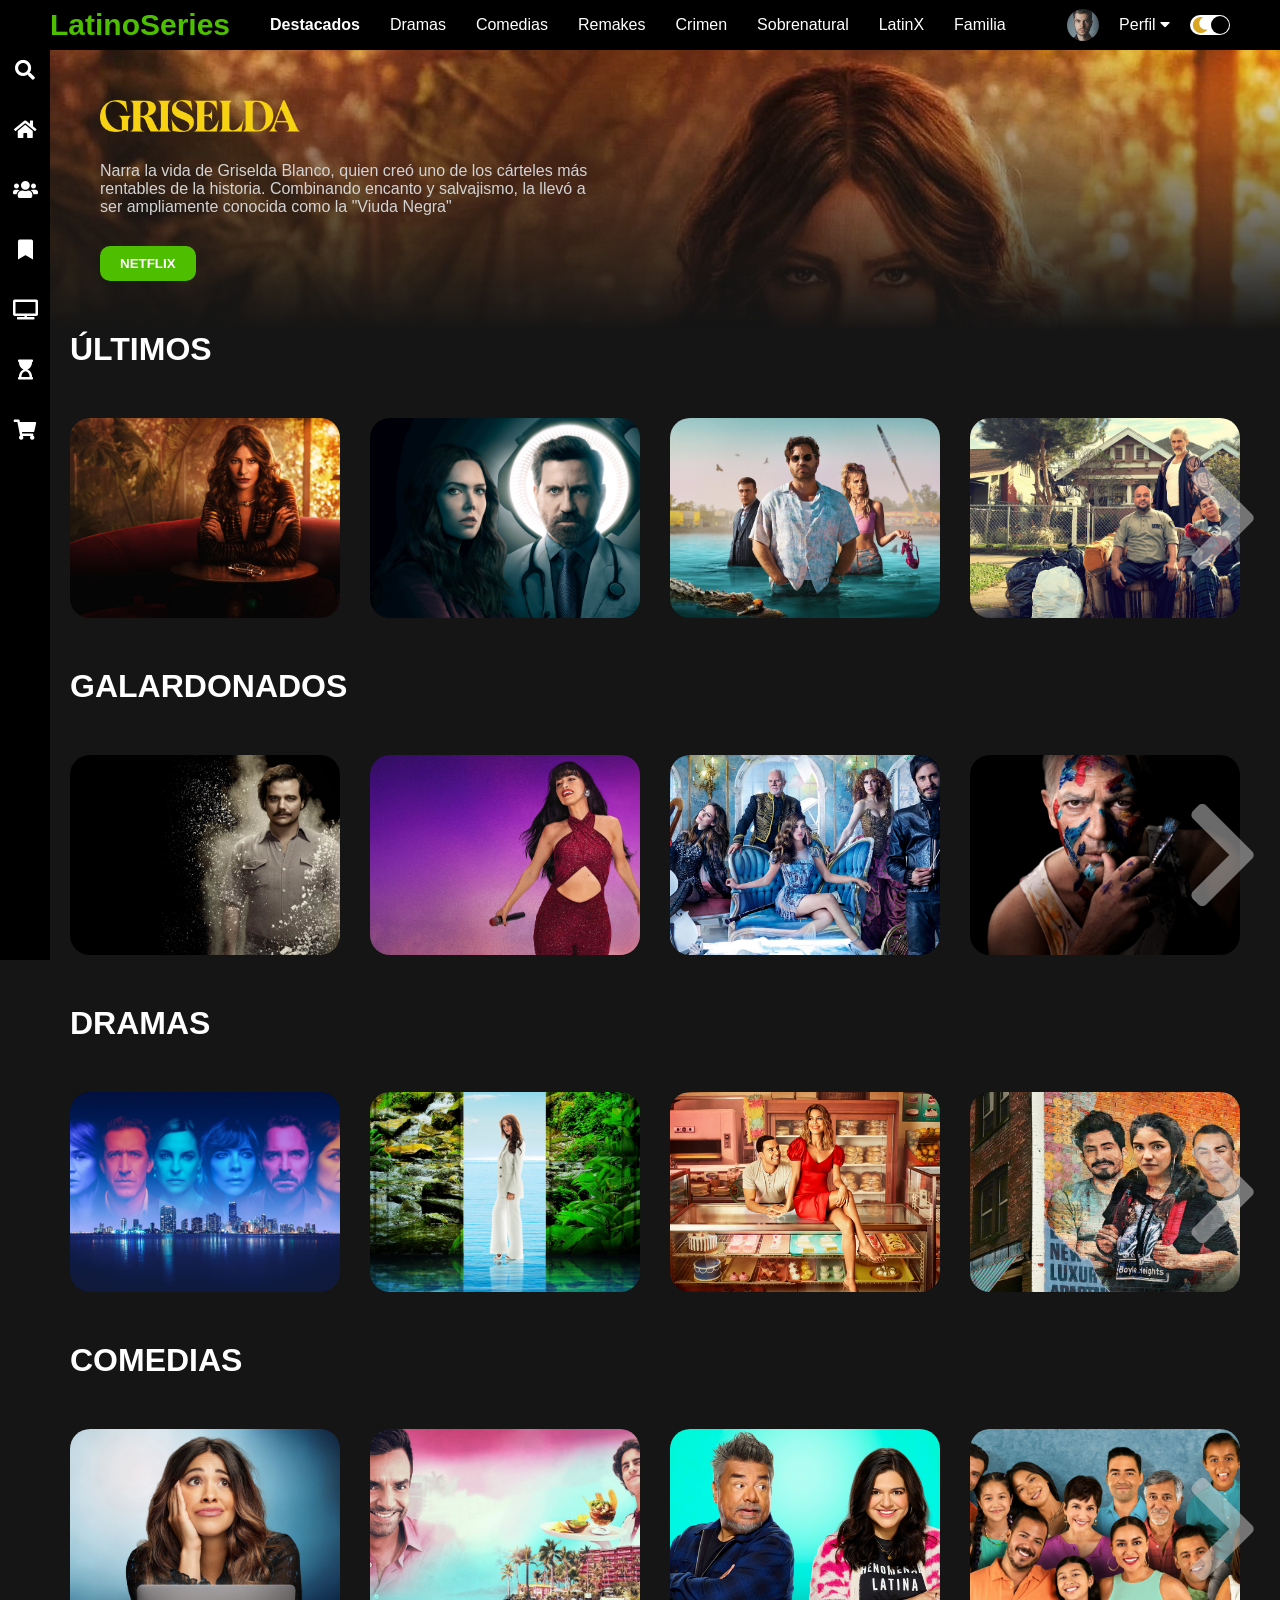
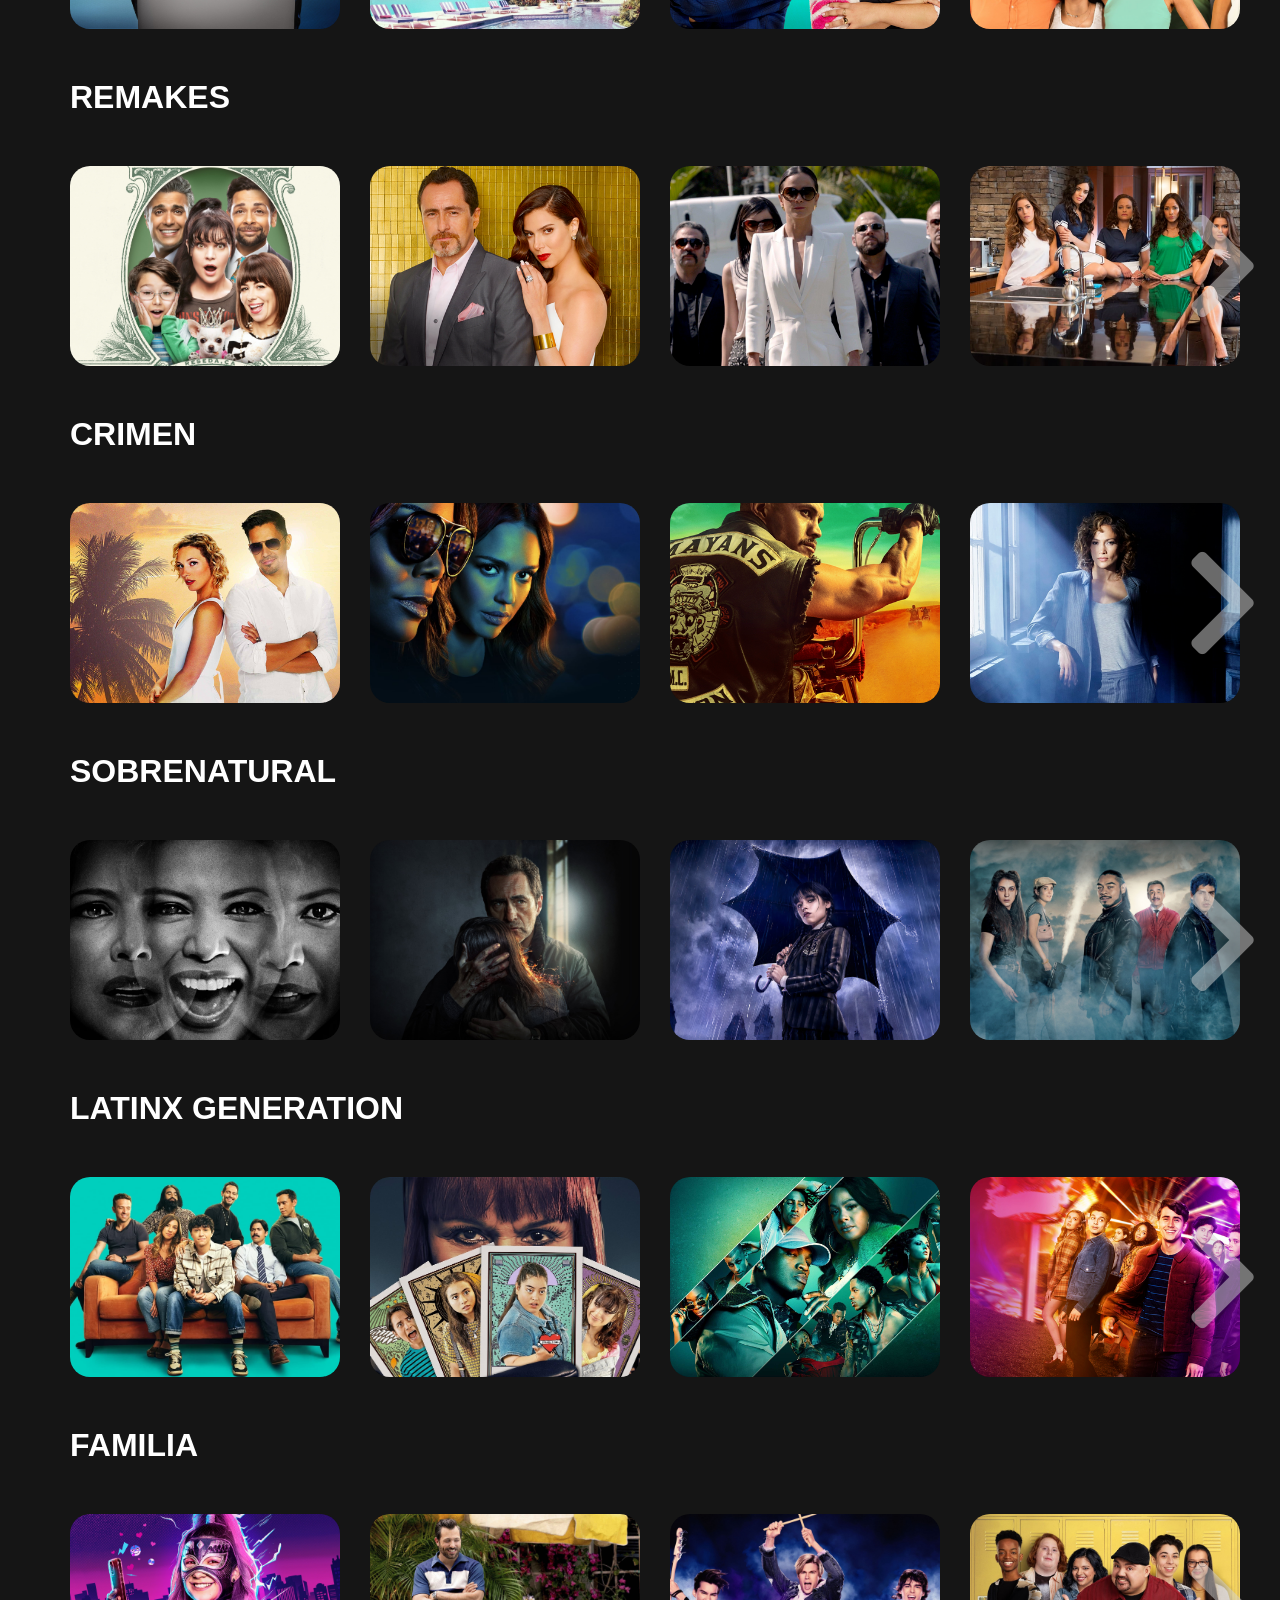
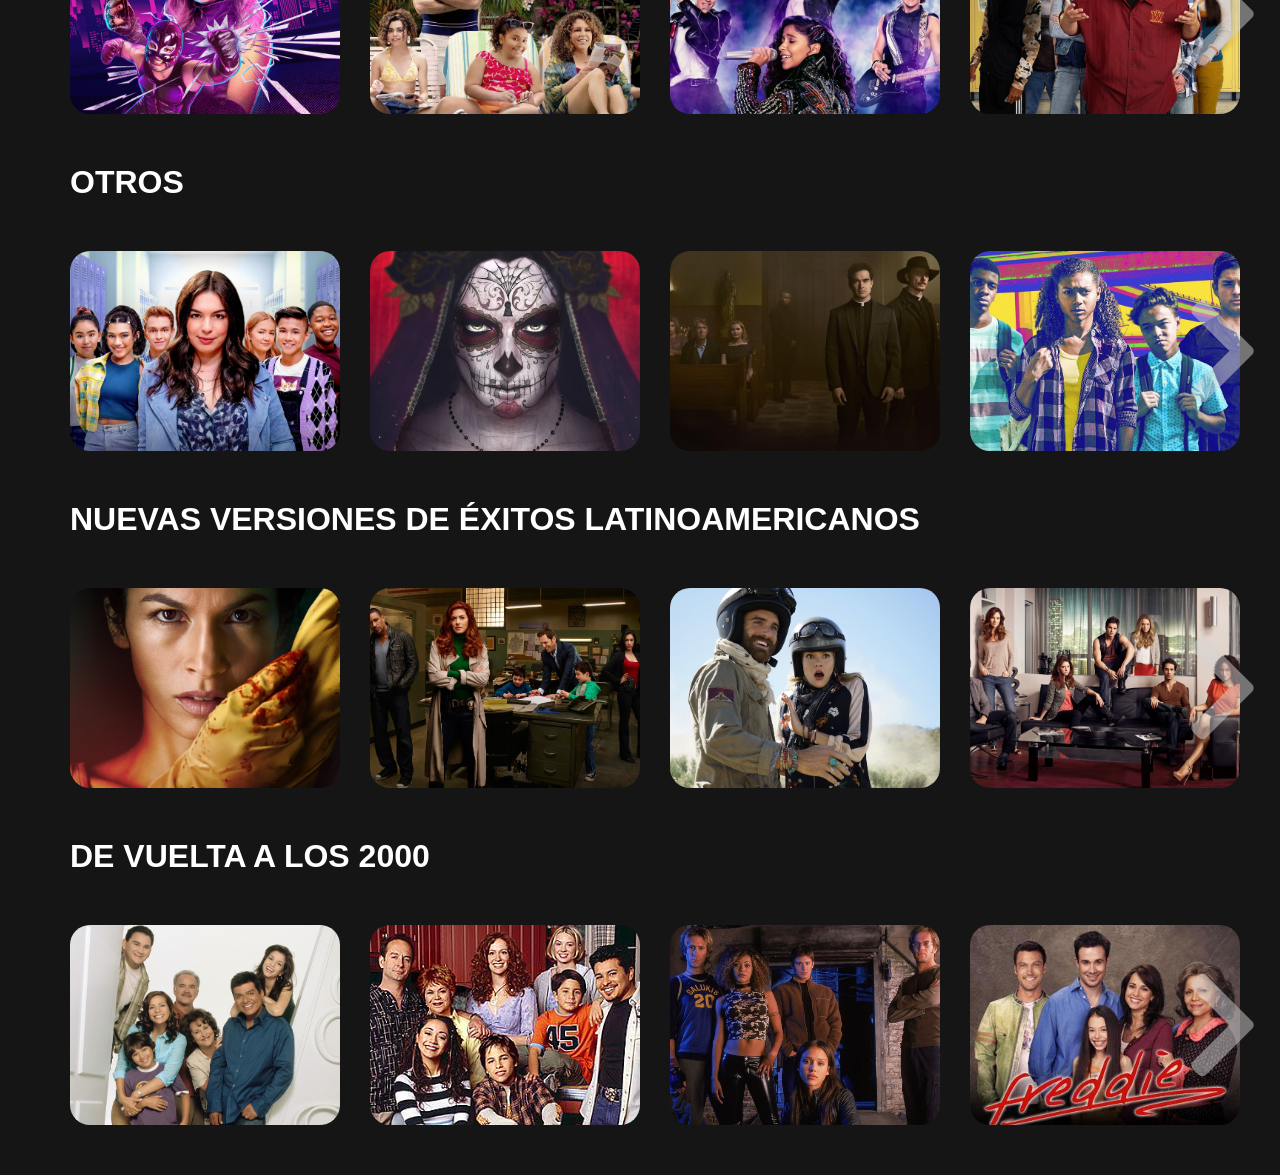
==== index.html @ 402687de "Se cambia height a -50vh" ====
<html lang="en">

<head>
    <meta charset="UTF-8">
    <meta http-equiv="X-UA-Compatible" content="IE=edge">
    <meta name="viewport" content="width=device-width, initial-scale=1.0">
    <link rel="stylesheet" href="style.css">
    <link
        href="https://fonts.googleapis.com/css2?family=Roboto:wght@100;300;400;500;700;900&family=Sen:wght@400;700;800&display=swap"
        rel="stylesheet">
    <link rel="stylesheet" href="https://cdnjs.cloudflare.com/ajax/libs/font-awesome/5.15.2/css/all.min.css">
    <title>LatinoSeries</title>
</head>

<body>
    <div class="navbar">
        <div class="navbar-container">
            <div class="logo-container">
                <h1 class="logo">LatinoSeries</h1>
            </div>
            <div class="menu-container">
                <ul class="menu-list">
                    <li class="menu-list-item active">Destacados</li>
                    <li class="menu-list-item">Dramas</li>
                    <li class="menu-list-item">Comedias</li>
                    <li class="menu-list-item">Remakes</li>
                    <li class="menu-list-item">Crimen</li>
                    <li class="menu-list-item">Sobrenatural</li>
                    <li class="menu-list-item">LatinX</li>
                    <li class="menu-list-item">Familia</li>
                </ul>
            </div>
            <div class="profile-container">
                <img class="profile-picture" src="img/profile.jpg" alt="">
                <div class="profile-text-container">
                    <span class="profile-text">Perfil</span>
                    <i class="fas fa-caret-down"></i>
                </div>
                <div class="toggle">
                    <i class="fas fa-moon toggle-icon"></i>
                    <i class="fas fa-sun toggle-icon"></i>
                    <div class="toggle-ball"></div>
                </div>
            </div>
        </div>
    </div>
    <div class="sidebar">
        <i class="left-menu-icon fas fa-search"></i>
        <i class="left-menu-icon fas fa-home"></i>
        <i class="left-menu-icon fas fa-users"></i>
        <i class="left-menu-icon fas fa-bookmark"></i>
        <i class="left-menu-icon fas fa-tv"></i>
        <i class="left-menu-icon fas fa-hourglass-start"></i>
        <i class="left-menu-icon fas fa-shopping-cart"></i>
    </div>
    <div class="container">
        <div class="content-container">
            <div class="featured-content"
                style="background: linear-gradient(to bottom, rgba(0,0,0,0), #151515), url('img/f-3.jpg');">
                <img class="featured-title" src="img/f-t-3.png" alt="">
                <p class="featured-desc">Narra la vida de Griselda Blanco, quien creó uno de los cárteles más rentables de la historia. Combinando encanto y salvajismo, la llevó a ser ampliamente conocida como la "Viuda Negra"</p>
                <button class="featured-button">NETFLIX</button>
            </div>
            <div class="movie-list-container">
                <h1 class="movie-list-title">ÚLTIMOS</h1>
                <div class="movie-list-wrapper">
                    <div class="movie-list">
                        <div class="movie-list-item">
                            <img class="movie-list-item-img" src="img/griselda.jpg" alt="">
                            <span class="movie-list-item-title">Griselda</span>
                            <p class="movie-list-item-desc">Narra la vida de Griselda Blanco, quien creó uno de los cárteles más rentables de la historia.</p>
                            <button class="movie-list-item-button">Netflix</button>
                        </div>
                        <div class="movie-list-item">
                            <img class="movie-list-item-img" src="img/drdeath.jpg" alt="">
                            <span class="movie-list-item-title">Dr. Death</span>
                            <p class="movie-list-item-desc">Las innovadoras operaciones del cirujano Paolo Macchiarini son puestas en duda por una periodista de investigación</p>
                            <button class="movie-list-item-button">Peacock</button>
                        </div>
                        <div class="movie-list-item">
                            <img class="movie-list-item-img" src="img/floridaman.jpg" alt="">
                            <span class="movie-list-item-title">Florida Man</span>
                            <p class="movie-list-item-desc">Cuando un expolicía intenta encontrar a la novia de un mafioso, lo que debería haber sido un trabajo rápido se convierte en una odisea.
                            </p>
                            <button class="movie-list-item-button">Netflix</button>
                        </div>
                        <div class="movie-list-item">
                            <img class="movie-list-item-img" src="img/thisfool.jpg" alt="">
                            <span class="movie-list-item-title">This Fool</span>
                            <p class="movie-list-item-desc">Julio intenta superar sus problemas de codependencia con su familia y mejorar su comunidad de South Central.
                            </p>
                            <button class="movie-list-item-button">Hulu</button>
                        </div>
                        <div class="movie-list-item">
                            <img class="movie-list-item-img" src="img/casagrande.jpg" alt="">
                            <span class="movie-list-item-title">Casa Grande</span>
                            <p class="movie-list-item-desc">Cinco familias se enfrentan a la inquietante realidad de Estados Unidos y su atractivo para los inmigrantes.
                            </p>
                            <button class="movie-list-item-button">Amazon Freevee</button>
                        </div>
                        <div class="movie-list-item">
                            <img class="movie-list-item-img" src="img/withlove.jpg" alt="">
                            <span class="movie-list-item-title">With Love</span>
                            <p class="movie-list-item-desc">Los hermanos Díaz tienen la misión de encontrar el amor y un propósito en su vida.</p>
                            <button class="movie-list-item-button">Amazon Prime Video</button>
                        </div>
                    </div>
                    <i class="fas fa-chevron-right arrow"></i>
                </div>
            </div>
            <div class="movie-list-container">
                <h1 class="movie-list-title">GALARDONADOS</h1>
                <div class="movie-list-wrapper">
                    <div class="movie-list">
                        <div class="movie-list-item">
                            <img class="movie-list-item-img" src="img/narcos.jpg" alt="">
                            <span class="movie-list-item-title">Narcos</span>
                            <p class="movie-list-item-desc">Retrata la batalla entre Pablo Escobar contra el gobierno
                                colombiano respaldado por Estados Unidos.</p>
                            <button class="movie-list-item-button">Netflix</button>
                        </div>
                        <div class="movie-list-item">
                            <img class="movie-list-item-img" src="img/selena.jpg" alt="">
                            <span class="movie-list-item-title">Selena, the Series</span>
                            <p class="movie-list-item-desc">Selena y su familia enfrentarán desafíos para mantenerse
                                unidos y cumplir el sueño de vivir de la música.</p>
                            <button class="movie-list-item-button">Netflix</button>
                        </div>
                        <div class="movie-list-item">
                            <img class="movie-list-item-img" src="img/mozartinthejungle.png" alt="">
                            <span class="movie-list-item-title">Mozart in the Jungle</span>
                            <p class="movie-list-item-desc">Hailey aspira a entrar a la sinfónica de Nueva York y conoce
                                a Gustavo, el excéntrico director de orquesta.</p>
                            <button class="movie-list-item-button">Amazon</button>
                        </div>
                        <div class="movie-list-item">
                            <img class="movie-list-item-img" src="img/genius.jpg" alt="">
                            <span class="movie-list-item-title">Genius: Picasso</span>
                            <p class="movie-list-item-desc">Biopic del genio español Pablo Picasso ambientado en la
                                década del '30</p>
                            <button class="movie-list-item-button">National Geographic</button>
                        </div>
                        <div class="movie-list-item">
                            <img class="movie-list-item-img" src="img/americancrime.png" alt="">
                            <span class="movie-list-item-title">American Crime Story: Versace</span>
                            <p class="movie-list-item-desc">El crimen del diseñador Gianni Versace conmocionó al mundo
                                en 1997 y desenmascaró al asesino en serie Andrew Cunanan.
                            </p>
                            <button class="movie-list-item-button">FX</button>
                        </div>
                        <div class="movie-list-item">
                            <img class="movie-list-item-img" src="img/onedayatatime.jpg" alt="">
                            <span class="movie-list-item-title">One Day at a Time</span>
                            <p class="movie-list-item-desc">Una mamá soltera lleva adelante un hogar lleno de hormonas
                                revueltas, a pesar de la "ayuda" de la abuela.</p>
                            <button class="movie-list-item-button">Netflix</button>
                        </div>
                        <div class="movie-list-item">
                            <img class="movie-list-item-img" src="img/narcos.jpg" alt="">
                            <span class="movie-list-item-title">Narcos</span>
                            <p class="movie-list-item-desc">Retrata la batalla entre Pablo Escobar contra el gobierno
                                colombiano respaldado por Estados Unidos.</p>
                            <button class="movie-list-item-button">Netflix</button>
                        </div>
                    </div>
                    <i class="fas fa-chevron-right arrow"></i>
                </div>
            </div>
            <div class="movie-list-container">
                <h1 class="movie-list-title">DRAMAS</h1>
                <div class="movie-list-wrapper">
                    <div class="movie-list">
                        <div class="movie-list-item">
                            <img class="movie-list-item-img" src="img/nowandthen.jpg" alt="">
                            <span class="movie-list-item-title">Now and Then</span>
                            <p class="movie-list-item-desc">Un secreto acecha a seis ex amigos de la Universidad veinte años después</p>
                            <button class="movie-list-item-button">Apple TV</button>
                        </div>
                        <div class="movie-list-item">
                            <img class="movie-list-item-img" src="img/fantasyisland.jpg" alt="">
                            <span class="movie-list-item-title">Fantasy Island</span>
                            <p class="movie-list-item-desc">Elena Roarke debe enfrentar las responsabilidades que asumió como administradora de esta misteriosa isla.</p>
                            <button class="movie-list-item-button">FOX</button>
                        </div>
                        <div class="movie-list-item">
                            <img class="movie-list-item-img" src="img/bakerandbeauty.png" alt="">
                            <span class="movie-list-item-title">The Baker and the Beauty</span>
                            <p class="movie-list-item-desc">El panadero Daniel García conoce a la supermodelo Noa
                                Hamilton en Miami. ¿Podrá sobrevivir esta pareja al choque cultural?.</p>
                            <button class="movie-list-item-button">ABC Studios</button>
                        </div>
                        <div class="movie-list-item">
                            <img class="movie-list-item-img" src="img/gentefied.jpg" alt="">
                            <span class="movie-list-item-title">Gentefied</span>
                            <p class="movie-list-item-desc">Tres primos latinos resuelven sus diferencias mientras
                                trabajan para mantener a salvo la tienda de tacos de su abuelo.</p>
                            <button class="movie-list-item-button">Netflix</button>
                        </div>
                        <div class="movie-list-item">
                            <img class="movie-list-item-img" src="img/vida.png" alt="">
                            <span class="movie-list-item-title">Vida</span>
                            <p class="movie-list-item-desc">Cuando las hermanas Emma y Lyn regresan a su hogar del Este
                                de los Ángeles, descubrirán secretos impensados de su madre.
                            </p>
                            <button class="movie-list-item-button">Starz</button>
                        </div>
                        <div class="movie-list-item">
                            <img class="movie-list-item-img" src="img/cane.png" alt="">
                            <span class="movie-list-item-title">Cane</span>
                            <p class="movie-list-item-desc">Alex Vega asume el control de los negocios del ron de una
                                millonaria familia cubanoamericana de Miami.</p>
                            <button class="movie-list-item-button">CBS</button>
                        </div>
                        <div class="movie-list-item">
                            <img class="movie-list-item-img" src="img/nowandthen.jpg" alt="">
                            <span class="movie-list-item-title">Now and Then</span>
                            <p class="movie-list-item-desc">Un secreto acecha a seis ex amigos de la Universidad veinte
                                años después</p>
                            <button class="movie-list-item-button">Apple TV</button>
                        </div>
                    </div>
                    <i class="fas fa-chevron-right arrow"></i>
                </div>
            </div>
            <div class="movie-list-container">
                <h1 class="movie-list-title">COMEDIAS</h1>
                <div class="movie-list-wrapper">
                    <div class="movie-list">
                        <div class="movie-list-item">
                            <img class="movie-list-item-img" src="img/notdeadyet.jpg" alt="">
                            <span class="movie-list-item-title">Not Dead Yet</span>
                            <p class="movie-list-item-desc">Cuando Nell Stevens empieza a escribir obituarios, recibe consejos de vida de una fuente poco probable (y muerta).</p>
                            <button class="movie-list-item-button">ABC Studios</button>
                        </div>
                        <div class="movie-list-item">
                            <img class="movie-list-item-img" src="img/acapulco.jpg" alt="">
                            <span class="movie-list-item-title">Acapulco</span>
                            <p class="movie-list-item-desc">Máximo Gallardo descubrirá que su trabajo en el mejor
                                resort de Acapulco será mucho más difícil que lo anhelado.</p>
                            <button class="movie-list-item-button">Apple TV</button>
                        </div>
                        <div class="movie-list-item">
                            <img class="movie-list-item-img" src="img/lopezvslopez.png" alt="">
                            <span class="movie-list-item-title">Lopez vs. Lopez</span>
                            <p class="movie-list-item-desc">George Lopez vuelve con una comedia familiar de clase
                                trabajadora</p>
                            <button class="movie-list-item-button">NBC</button>
                        </div>
                        <div class="movie-list-item">
                            <img class="movie-list-item-img" src="img/losgarcia.jpg" alt="">
                            <span class="movie-list-item-title">Los Garcia</span>
                            <p class="movie-list-item-desc">Después de 15 años, los niños García han crecido y ahora
                                tienen sus propios hijos.</p>
                            <button class="movie-list-item-button">HBO Max</button>
                        </div>
                        <div class="movie-list-item">
                            <img class="movie-list-item-img" src="img/superstore.png" alt="">
                            <span class="movie-list-item-title">Superstore</span>
                            <p class="movie-list-item-desc">Unos empleados fuera de lo común se soportan entre ellos
                                mientras lidian con las tareas cotidianas.</p>
                            <button class="movie-list-item-button">NBC</button>
                        </div>
                        <div class="movie-list-item">
                            <img class="movie-list-item-img" src="img/telenovela.png" alt="">
                            <span class="movie-list-item-title">Telenovela</span>
                            <p class="movie-list-item-desc">El drama tras las cámaras supera con creces el que se ve
                                delante de la telenovela más popular de América Latina.
                            </p>
                            <button class="movie-list-item-button">FOX</button>
                        </div>
                        <div class="movie-list-item">
                            <img class="movie-list-item-img" src="img/notdeadyet.jpg" alt="">
                            <span class="movie-list-item-title">Not Dead Yet</span>
                            <p class="movie-list-item-desc">Cuando Nell Stevens empieza a escribir obituarios, recibe consejos de vida de una fuente poco probable (y muerta).</p>
                            <button class="movie-list-item-button">ABC Studios</button>
                        </div>
                    </div>
                    <i class="fas fa-chevron-right arrow"></i>
                </div>
            </div>
            <div class="movie-list-container">
                <h1 class="movie-list-title">REMAKES</h1>
                <div class="movie-list-wrapper">
                    <div class="movie-list">
                        <div class="movie-list-item">
                            <img class="movie-list-item-img" src="img/broke.jpg" alt="">
                            <span class="movie-list-item-title">Broke</span>
                            <p class="movie-list-item-desc">Jackie tiene que alojar en su casa a su hermana y marido luego que su dinero se les acabe.</p>
                            <button class="movie-list-item-button">CBS</button>
                        </div>
                        <div class="movie-list-item">
                            <img class="movie-list-item-img" src="img/grandhotel.png" alt="">
                            <span class="movie-list-item-title">Grand Hotel</span>
                            <p class="movie-list-item-desc">Un crimen destapará los secretos de un lujoso y prestigioso hotel familiar en Miami Beach.</p>
                            <button class="movie-list-item-button">ABC Studios</button>
                        </div>
                        <div class="movie-list-item">
                            <img class="movie-list-item-img" src="img/queenofthesouth.png" alt="">
                            <span class="movie-list-item-title">Queen of the South</span>
                            <p class="movie-list-item-desc">Obligada a trabajar para un cártel que acaba de matar a su novio, Teresa depende de su astucia para sobrevivir.</p>
                            <button class="movie-list-item-button">USA Network</button>
                        </div>
                        <div class="movie-list-item">
                            <img class="movie-list-item-img" src="img/deviousmaids.png" alt="">
                            <span class="movie-list-item-title">Devious Maids</span>
                            <p class="movie-list-item-desc">Cuatro criadas latinas con ambiciones y sueños trabajan para los ricos y famosos en Beverly Hills.</p>
                            <button class="movie-list-item-button">Lifetime</button>
                        </div>
                        <div class="movie-list-item">
                            <img class="movie-list-item-img" src="img/janethevirgin.png" alt="">
                            <span class="movie-list-item-title">Jane The Virgin</span>
                            <p class="movie-list-item-desc">Una devota joven descubre que, por error, ha sido inseminada artificialmente.
                            </p>
                            <button class="movie-list-item-button">The CW</button>
                        </div>
                        <div class="movie-list-item">
                            <img class="movie-list-item-img" src="img/uglybetty.jpg" alt="">
                            <span class="movie-list-item-title">Ugly Betty</span>
                            <p class="movie-list-item-desc">Con su inteligencia, Betty Suárez rompe los estereotipos y se abre camino en la competitiva revista Mode.</p>
                            <button class="movie-list-item-button">ABC Studios</button>
                        </div>
                        <div class="movie-list-item">
                            <img class="movie-list-item-img" src="img/broke.jpg" alt="">
                            <span class="movie-list-item-title">Broke</span>
                            <p class="movie-list-item-desc">Jackie tiene que alojar en su casa a su hermana y marido luego que su dinero se les acabe.</p>
                            <button class="movie-list-item-button">CBS</button>
                        </div>
                    </div>
                    <i class="fas fa-chevron-right arrow"></i>
                </div>
            </div>
            <div class="movie-list-container">
                <h1 class="movie-list-title">CRIMEN</h1>
                <div class="movie-list-wrapper">
                    <div class="movie-list">
                        <div class="movie-list-item">
                            <img class="movie-list-item-img" src="img/magnumpi.png" alt="">
                            <span class="movie-list-item-title">Magnum P.I.</span>
                            <p class="movie-list-item-desc">Un condecorado SEAL de la Marina se convierte en investigador privado en Hawai</p>
                            <button class="movie-list-item-button">NBC</button>
                        </div>
                        <div class="movie-list-item">
                            <img class="movie-list-item-img" src="img/lasfinest.jpg" alt="">
                            <span class="movie-list-item-title">L.A.'s Finest</span>
                            <p class="movie-list-item-desc">En su nueva etapa en la Policía de Los Ángeles, Syd Burnett es acompañada por Nancy McKenna, que tiene un oscuro pasado.</p>
                            <button class="movie-list-item-button">Spectrum</button>
                        </div>
                        <div class="movie-list-item">
                            <img class="movie-list-item-img" src="img/mayansmc.png" alt="">
                            <span class="movie-list-item-title">Mayans M.C.</span>
                            <p class="movie-list-item-desc">El sueño americano de Ezekiel "EZ" Reyes se ve amenazado por la violencia del cártel.</p>
                            <button class="movie-list-item-button">FX</button>
                        </div>
                        <div class="movie-list-item">
                            <img class="movie-list-item-img" src="img/shadesofblue.png" alt="">
                            <span class="movie-list-item-title">Shades of Blue</span>
                            <p class="movie-list-item-desc">Harlee Santos, una madre soltera y policía corrupta es reclutada para trabajar de incógnito en un grupo anticorrupción del FBI.</p>
                            <button class="movie-list-item-button">NBC</button>
                        </div>
                        <div class="movie-list-item">
                            <img class="movie-list-item-img" src="img/thebridge.jpg" alt="">
                            <span class="movie-list-item-title">The Bridge</span>
                            <p class="movie-list-item-desc">Dos detectives deben cazar un asesino en serie que opera a ambos lados de la frontera entre México y Estados Unidos.</p>
                            <button class="movie-list-item-button">FX</button>
                        </div>
                        <div class="movie-list-item">
                            <img class="movie-list-item-img" src="img/matador.jpg" alt="">
                            <span class="movie-list-item-title">Matador</span>
                            <p class="movie-list-item-desc">La popular estrella de fútbol, Tony Matador Bravo lleva una doble vida como agente encubierto de la CIA.
                            </p>
                            <button class="movie-list-item-button">El Rey Network</button>
                        </div>
                        <div class="movie-list-item">
                            <img class="movie-list-item-img" src="img/magnumpi.png" alt="">
                            <span class="movie-list-item-title">Magnum P.I.</span>
                            <p class="movie-list-item-desc">Un condecorado SEAL de la Marina se convierte en investigador privado en Hawai</p>
                            <button class="movie-list-item-button">NBC</button>
                        </div>
                    </div>
                    <i class="fas fa-chevron-right arrow"></i>
                </div>
            </div>
            <div class="movie-list-container">
                <h1 class="movie-list-title">SOBRENATURAL</h1>
                <div class="movie-list-wrapper">
                    <div class="movie-list">
                        <div class="movie-list-item">
                            <img class="movie-list-item-img" src="img/thehorrorofdoloresroach.jpg" alt="">
                            <span class="movie-list-item-title">The Horror of Dolores Roach</span>
                            <p class="movie-list-item-desc">Dolores empieza a trabajar como masajista aunque es llevada a extremos impactantes para sobrevivir</p>
                            <button class="movie-list-item-button">Prime Video</button>
                        </div>
                        <div class="movie-list-item">
                            <img class="movie-list-item-img" src="img/lettherightonein.jpg" alt="">
                            <span class="movie-list-item-title">Let the Right One In</span>
                            <p class="movie-list-item-desc">Mark hace todo lo posible para proporcionarle a su hija vampiro de 12 años la posibilidad de vivir</p>
                            <button class="movie-list-item-button">Showtime</button>
                        </div>
                        <div class="movie-list-item">
                            <img class="movie-list-item-img" src="img/wednesday.jpg" alt="">
                            <span class="movie-list-item-title">Wednesday</span>
                            <p class="movie-list-item-desc">Miércoles Addams investiga una oleada de asesinatos en la Academia Nunca Más.</p>
                            <button class="movie-list-item-button">Netflix</button>
                        </div>
                        <div class="movie-list-item">
                            <img class="movie-list-item-img" src="img/losespookys.jpg" alt="">
                            <span class="movie-list-item-title">Los Espookys</span>
                            <p class="movie-list-item-desc">Un grupo de amigos proporcionan escenas terroríficas a los clientes que así lo pidan.</p>
                            <button class="movie-list-item-button">HBO</button>
                        </div>
                        <div class="movie-list-item">
                            <img class="movie-list-item-img" src="img/charmed.jpg" alt="">
                            <span class="movie-list-item-title">Charmed</span>
                            <p class="movie-list-item-desc">Las hermanas, Macy, Mel y Maggie Vera, descubren que son tres de las brujas más poderosas de todos los tiempos.</p>
                            <button class="movie-list-item-button">The CW</button>
                        </div>
                        <div class="movie-list-item">
                            <img class="movie-list-item-img" src="img/fromdusktilldawn.png" alt="">
                            <span class="movie-list-item-title">From Dusk Till Dawn</span>
                            <p class="movie-list-item-desc">Los hermanos Seth y Richard se fugan hacia México pero acaban en un club plagado de vampiros donde tendrán que sobrevivir
                            </p>
                            <button class="movie-list-item-button">El Rey Network</button>
                        </div>
                        <div class="movie-list-item">
                            <img class="movie-list-item-img" src="img/thehorrorofdoloresroach.jpg" alt="">
                            <span class="movie-list-item-title">The Horror of Dolores Roach</span>
                            <p class="movie-list-item-desc">Después de salir de prisión, Dolores empieza a trabajar como masajista aunque es llevada a extremos impactantes para sobrevivir</p>
                            <button class="movie-list-item-button">Prime Video</button>
                        </div>
                    </div>
                    <i class="fas fa-chevron-right arrow"></i>
                </div>
            </div>
            <div class="movie-list-container">
                <h1 class="movie-list-title">LATINX GENERATION</h1>
                <div class="movie-list-wrapper">
                    <div class="movie-list">
                        <div class="movie-list-item">
                            <img class="movie-list-item-img" src="img/primo.jpg" alt="">
                            <span class="movie-list-item-title">Primo</span>
                            <p class="movie-list-item-desc">Un adolescente de San Antonio hace equilibrio entre crecer y la vida entre su madre soltera y sus cinco tíos.</p>
                            <button class="movie-list-item-button">Amazon Freevee</button>
                        </div>
                        <div class="movie-list-item">
                            <img class="movie-list-item-img" src="img/freeridge.jpg" alt="">
                            <span class="movie-list-item-title">Freeridge</span>
                            <p class="movie-list-item-desc">Cuatro adolescentes intentan revertir una maldición luego de que una peculiar caja antigua trajera todo tipo de infortunios a sus vidas.</p>
                            <button class="movie-list-item-button">Netflix</button>
                        </div>
                        <div class="movie-list-item">
                            <img class="movie-list-item-img" src="img/stepuphighwater.jpg" alt="">
                            <span class="movie-list-item-title">Step Up: High Water</span>
                            <p class="movie-list-item-desc">Los hermanos Tal y Janelle empiezan a vivir en Atlanta, dejando atrás su hogar, su colegio y sus academias de baile.</p>
                            <button class="movie-list-item-button">Starz</button>
                        </div>
                        <div class="movie-list-item">
                            <img class="movie-list-item-img" src="img/lovevictor.png" alt="">
                            <span class="movie-list-item-title">Love, Victor</span>
                            <p class="movie-list-item-desc">Victor Salazar, un nuevo estudiante, se adapta a una nueva ciudad y descubre su orientación sexual.</p>
                            <button class="movie-list-item-button">Hulu</button>
                        </div>
                        <div class="movie-list-item">
                            <img class="movie-list-item-img" src="img/partyoffive.png" alt="">
                            <span class="movie-list-item-title">Party of Five</span>
                            <p class="movie-list-item-desc">Los hermanos Acosta atraviesan las luchas de la vida diaria para sobrevivir después de que sus padres son deportados a México.</p>
                            <button class="movie-list-item-button">Freeform</button>
                        </div>
                        <div class="movie-list-item">
                            <img class="movie-list-item-img" src="img/eastloshigh.png" alt="">
                            <span class="movie-list-item-title">East Los High</span>
                            <p class="movie-list-item-desc">El baile, el sexo, el romance y el misterio están en el corazón de esta escuela del centro de la ciudad en el este de Los Ángeles
                            </p>
                            <button class="movie-list-item-button">Hulu</button>
                        </div>
                        <div class="movie-list-item">
                            <img class="movie-list-item-img" src="img/primo.jpg" alt="">
                            <span class="movie-list-item-title">Primo</span>
                            <p class="movie-list-item-desc">Un adolescente de San Antonio hace equilibrio entre crecer y la vida entre su madre soltera y sus cinco tíos.</p>
                            <button class="movie-list-item-button">Amazon Freevee</button>
                        </div>
                    </div>
                    <i class="fas fa-chevron-right arrow"></i>
                </div>
            </div>
            <div class="movie-list-container">
                <h1 class="movie-list-title">FAMILIA</h1>
                <div class="movie-list-wrapper">
                    <div class="movie-list">
                        <div class="movie-list-item">
                            <img class="movie-list-item-img" src="img/ultraviolet.jpg" alt="">
                            <span class="movie-list-item-title">Ultra Violet and Black Scorpion</span>
                            <p class="movie-list-item-desc">Violet Rodríguez se convierte en una superheroína que lucha contra el crimen junto a su tío Cruz</p>
                            <button class="movie-list-item-button">Disney Channel</button>
                        </div>
                        <div class="movie-list-item">
                            <img class="movie-list-item-img" src="img/gorditachronicles.jpg" alt="">
                            <span class="movie-list-item-title">Gordita Chronicles</span>
                            <p class="movie-list-item-desc">Una reportera recuerda su infancia como una inmigrante dominicana que creció con su familia en la década de 1980 en Miami.</p>
                            <button class="movie-list-item-button">HBO Max</button>
                        </div>
                        <div class="movie-list-item">
                            <img class="movie-list-item-img" src="img/julieandthephantoms.jpg" alt="">
                            <span class="movie-list-item-title">Julie and the Phantoms</span>
                            <p class="movie-list-item-desc">Julie recupera la pasión por la música gracias a tres chicos fantasmales luego de la muerte de su madre</p>
                            <button class="movie-list-item-button">Netflix</button>
                        </div>
                        <div class="movie-list-item">
                            <img class="movie-list-item-img" src="img/mriglesias.jpg" alt="">
                            <span class="movie-list-item-title">Mr Iglesias</span>
                            <p class="movie-list-item-desc">Un divertido profesor trata de hacer la diferencia en las vidas de algunos estudiantes de bajo desempeño.</p>
                            <button class="movie-list-item-button">Netflix</button>
                        </div>
                        <div class="movie-list-item">
                            <img class="movie-list-item-img" src="img/expandinguniverse.jpg" alt="">
                            <span class="movie-list-item-title">Expanding Universe of Ashley Garcia</span>
                            <p class="movie-list-item-desc">Tras mudarse al otro lado del país para dedicarse a la robótica, Ashley Garcia se adentra en el universo desconocido de la adolescencia.
                            </p>
                            <button class="movie-list-item-button">Netflix</button>
                        </div>
                        <div class="movie-list-item">
                            <img class="movie-list-item-img" src="img/diaryoffuturepresident.jpg" alt="">
                            <span class="movie-list-item-title">Diary of a Future President</span>
                            <p class="movie-list-item-desc">Elena navega por los altibajos de la escuela secundaria y comienza su viaje para convertirse en la futura presidente de los Estados Unidos.</p>
                            <button class="movie-list-item-button">Disney+</button>
                        </div>
                        <div class="movie-list-item">
                            <img class="movie-list-item-img" src="img/ultraviolet.jpg" alt="">
                            <span class="movie-list-item-title">Ultra Violet and Black Scorpion</span>
                            <p class="movie-list-item-desc">Violet Rodríguez se convierte en Ultra Violet, una superheroína que lucha contra el crimen junto a su tío luchador, Cruz</p>
                            <button class="movie-list-item-button">Disney Channel</button>
                        </div>
                    </div>
                    <i class="fas fa-chevron-right arrow"></i>
                </div>
            </div>
            <div class="movie-list-container">
                <h1 class="movie-list-title">OTROS</h1>
                <div class="movie-list-wrapper">
                    <div class="movie-list">
                        <div class="movie-list-item">
                            <img class="movie-list-item-img" src="img/headoftheclass.jpg" alt="">
                            <span class="movie-list-item-title">Head of the Class</span>
                            <p class="movie-list-item-desc">La maestra Alicia Adams quiere que sus estudiantes de secundaria se concentren más en experimentar la vida y menos en las calificaciones.</p>
                            <button class="movie-list-item-button">HBO Max</button>
                        </div>
                        <div class="movie-list-item">
                            <img class="movie-list-item-img" src="img/penny dreadful.jpg" alt="">
                            <span class="movie-list-item-title">Penny Dreadful: City of Angels</span>
                            <p class="movie-list-item-desc">Los Ángeles de 1938 es el escenario de conflicto entre la deidad Santa Muerte y otros aliados con el Diablo.</p>
                            <button class="movie-list-item-button">Showtime</button>
                        </div>
                        <div class="movie-list-item">
                            <img class="movie-list-item-img" src="img/theexorcist.jpg" alt="">
                            <span class="movie-list-item-title">The Exorcist</span>
                            <p class="movie-list-item-desc">Una madre pide ayuda al Padre Tomás Herrera cuando comienza a notar presencias y voces en su casa.</p>
                            <button class="movie-list-item-button">FOX</button>
                        </div>
                        <div class="movie-list-item">
                            <img class="movie-list-item-img" src="img/onmyblock.jpg" alt="">
                            <span class="movie-list-item-title">On My Block</span>
                            <p class="movie-list-item-desc">Cuatro amigos de barrio concurren a la escuela ubicada en el centro de la ciudad.</p>
                            <button class="movie-list-item-button">Netflix</button>
                        </div>
                        <div class="movie-list-item">
                            <img class="movie-list-item-img" src="img/cristela.jpg" alt="">
                            <span class="movie-list-item-title">Cristela</span>
                            <p class="movie-list-item-desc">La familia de Cristela no ve con buen ojos su nuevo trabajo de becaria en una conocida firma de negocios.</p>
                            <button class="movie-list-item-button">ABC Studios</button>
                        </div>
                        <div class="movie-list-item">
                            <img class="movie-list-item-img" src="img/underemployed.jpg" alt="">
                            <span class="movie-list-item-title">Underemployed</span>
                            <p class="movie-list-item-desc">Cinco amigos aprenden a lidiar con las duras realidades de la vida después de la universidad.</p>
                            <button class="movie-list-item-button">MTV</button>
                        </div>
                        <div class="movie-list-item">
                            <img class="movie-list-item-img" src="img/rob.jpg" alt="">
                            <span class="movie-list-item-title">Rob</span>
                            <p class="movie-list-item-desc">Un hombre solitario, Rob, se casa con una gran familia mexico-americana.</p>
                            <button class="movie-list-item-button">Fox</button>
                        </div>
                    </div>
                    <i class="fas fa-chevron-right arrow"></i>
                </div>
            </div>
            <div class="movie-list-container">
                <h1 class="movie-list-title">NUEVAS VERSIONES DE ÉXITOS LATINOAMERICANOS</h1>
                <div class="movie-list-wrapper">
                    <div class="movie-list">
                        <div class="movie-list-item">
                            <img class="movie-list-item-img" src="img/thecleaninglady.jpg" alt="">
                            <span class="movie-list-item-title">The Cleaning Lady</span>
                            <p class="movie-list-item-desc">Thony es forzada a "limpiar" crímenes de la mafia para ayudar a su hijo que padece una enfermedad poco común.</p>
                            <button class="movie-list-item-button">FOX</button>
                        </div>
                        <div class="movie-list-item">
                            <img class="movie-list-item-img" src="img/themisteriesoflaura.jpg" alt="">
                            <span class="movie-list-item-title">The Mysteries of Laura</span>
                            <p class="movie-list-item-desc">Laura es una policía mordaz, dura, con carácter, directa pero igual de desastre. </p>
                            <button class="movie-list-item-button">NBC</button>
                        </div>
                        <div class="movie-list-item">
                            <img class="movie-list-item-img" src="img/notomorrow.jpg" alt="">
                            <span class="movie-list-item-title">No Tomorrow</span>
                            <p class="movie-list-item-desc">Evie conoce a un atractivo hombre y empiezan a vivir cómo si el apocalipsis estuviera cerca.</p>
                            <button class="movie-list-item-button">The CW</button>
                        </div>
                        <div class="movie-list-item">
                            <img class="movie-list-item-img" src="img/hollywoodheights.jpg" alt="">
                            <span class="movie-list-item-title">Hollywood Heights</span>
                            <p class="movie-list-item-desc">Loren cumple su sueño cuando empieza a componer canciones para su ídolo Eddie Duran.</p>
                            <button class="movie-list-item-button">Nickelodeon</button>
                        </div>
                        <div class="movie-list-item">
                            <img class="movie-list-item-img" src="img/chasinglife.jpg" alt="">
                            <span class="movie-list-item-title">Chasing Life</span>
                            <p class="movie-list-item-desc">Sigue la vida de una joven mujer después de que le sea diagnosticada una enfermedad terminal.</p>
                            <button class="movie-list-item-button">ABC Family</button>
                        </div>
                        <div class="movie-list-item">
                            <img class="movie-list-item-img" src="img/killerwomen.jpg" alt="">
                            <span class="movie-list-item-title">Killer Women</span>
                            <p class="movie-list-item-desc">Molly Parker es la única mujer de los Texas Rangers, que sabe cómo hacer cumplir la ley y le da igual si para ello tiene que enfadar a alguien.</p>
                            <button class="movie-list-item-button">ABC Studios</button>
                        </div>
                        <div class="movie-list-item">
                            <img class="movie-list-item-img" src="img/thecleaninglady.jpg" alt="">
                            <span class="movie-list-item-title">The Cleaning Lady</span>
                            <p class="movie-list-item-desc">Thony es forzada a "limpiar" crímenes de la mafia para ayudar a su hijo que padece una enfermedad poco común.</p>
                            <button class="movie-list-item-button">FOX</button>
                        </div>
                    </div>
                    <i class="fas fa-chevron-right arrow"></i>
                </div>
            </div>
            <div class="movie-list-container">
                <h1 class="movie-list-title">DE VUELTA A LOS 2000</h1>
                <div class="movie-list-wrapper">
                    <div class="movie-list">
                        <div class="movie-list-item">
                            <img class="movie-list-item-img" src="img/georgelopezshow.jpg" alt="">
                            <span class="movie-list-item-title">George Lopez Show</span>
                            <p class="movie-list-item-desc">George Lopez interpreta al gerente de una fábrica de Los Ángeles mientras intenta lidiar con su excéntrica familia.</p>
                            <button class="movie-list-item-button">ABC Studios</button>
                        </div>
                        <div class="movie-list-item">
                            <img class="movie-list-item-img" src="img/greetings from tucson.jpg" alt="">
                            <span class="movie-list-item-title">Greetings from Tucson</span>
                            <p class="movie-list-item-desc">David Tiant, de 15 años, enfrenta los desafíos de crecer en una familia étnicamente mixta y en ascenso.</p>
                            <button class="movie-list-item-button">The WB</button>
                        </div>
                        <div class="movie-list-item">
                            <img class="movie-list-item-img" src="img/darkangel.jpg" alt="">
                            <span class="movie-list-item-title">Dark Angel</span>
                            <p class="movie-list-item-desc">Max, un prototipo humano que ha sido alterado genéticamente por el ejército para crear un grupo combate.</p>
                            <button class="movie-list-item-button">Fox</button>
                        </div>
                        <div class="movie-list-item">
                            <img class="movie-list-item-img" src="img/freddie02.jpg" alt="">
                            <span class="movie-list-item-title">Freddie</span>
                            <p class="movie-list-item-desc">Freddie debe convivir con su impulsiva cuñada, su pragmática hermana con su hija de 13 años y su irascible abuela.</p>
                            <button class="movie-list-item-button">NBC</button>
                        </div>
                        <div class="movie-list-item">
                            <img class="movie-list-item-img" src="img/wizardsofwaverly.jpg" alt="">
                            <span class="movie-list-item-title">Wizards of Waverly Place</span>
                            <p class="movie-list-item-desc">La familia Russo desciende de una ancestral familia de magos.
                            </p>
                            <button class="movie-list-item-button">Disney Channel</button>
                        </div>
                        <div class="movie-list-item">
                            <img class="movie-list-item-img" src="img/resurrectionblv.jpg" alt="">
                            <span class="movie-list-item-title">Resurrection Blvd</span>
                            <p class="movie-list-item-desc">Los Santiago son una familia del Este de Los Ángeles cuyos sueños están enraizados en el mundo del boxeo.</p>
                            <button class="movie-list-item-button">Showtime</button>
                        </div>
                        <div class="movie-list-item">
                            <img class="movie-list-item-img" src="img/georgelopezshow.jpg" alt="">
                            <span class="movie-list-item-title">George López Show</span>
                            <p class="movie-list-item-desc">George Lopez interpreta al gerente de una fábrica de Los Ángeles mientras intenta lidiar con su excéntrica familia.</p>
                            <button class="movie-list-item-button">ABC Studios</button>
                        </div>
                    </div>
                    <i class="fas fa-chevron-right arrow"></i>
                </div>
            </div>        
            
<script src="app.js"></script>
        
</body>
        
</html>
---- style.css ----
* {
  margin: 0;
}

body {
  font-family: "Montserrat", sans-serif;
}

.navbar {
  width: 100%;
  height: 50px;
  background-color: black;
  position: sticky;
  top: 0;
}

.navbar-container {
  display: flex;
  align-items: center;
  padding: 0 50px;
  height: 100%;
  color: white;
  font-family: "Montserrat", sans-serif;
}

.logo-container {
  flex: 1;
}

.logo {
  font-size: 30px;
  color: #4dbf00;
}

.menu-container {
  flex: 6;
}

.menu-list {
  display: flex;
  list-style: none;
}

.menu-list-item {
  margin-right: 30px;
}

.menu-list-item.active {
  font-weight: bold;
}
.profile-container {
  flex: 2;
  display: flex;
  align-items: center;
  justify-content: flex-end;
}

.profile-text-container {
  margin: 0 20px;
}

.profile-picture {
  width: 32px;
  height: 32px;
  border-radius: 50%;
  object-fit: cover;
}

.toggle {
  width: 40px;
  height: 20px;
  background-color: white;
  border-radius: 30px;
  display: flex;
  align-items: center;
  justify-content: space-around;
  position: relative;
}

.toggle-icon {
  color: goldenrod;
}

.toggle-ball {
  width: 18px;
  height: 18px;
  background-color: black;
  position: absolute;
  right: 1px;
  border-radius: 50%;
  cursor: pointer;
  transition: 1s ease all;
}

.sidebar {
  width: 50px;
  height: 100%;
  background-color: black;
  position: fixed;
  top: 0;
  display: flex;
  flex-direction: column;
  align-items: center;
  padding-top: 60px;
}

.left-menu-icon {
  color: white;
  font-size: 20px;
  margin-bottom: 40px;
}

.container {
  background-color: #151515;
  min-height: calc(100vh - 50px);
  color: white;
}

.content-container {
  margin-left: 50px;
}

.featured-content {
  height: -50vh;
  padding: 50px;
}

.featured-title {
  width: 200px;
}

.featured-desc {
  width: 500px;
  color: lightgray;
  margin: 30px 0;
}

.featured-button {
  background-color: #4dbf00;
  color: white;
  padding: 10px 20px;
  border-radius: 10px;
  border: none;
  outline: none;
  font-weight: bold;
}

.movie-list-container {
  padding: 0 20px;
}

.movie-list-wrapper {
  position: relative;
  overflow: hidden;
}

.movie-list {
  display: flex;
  align-items: center;
  height: 300px;
  transform: translateX(0);
  transition: all 1s ease-in-out;
}

.movie-list-item {
  margin-right: 30px;
  position: relative;
}

.movie-list-item:hover .movie-list-item-img {
  transform: scale(1.2);
  margin: 0 30px;
  opacity: 0.5;
}

.movie-list-item:hover .movie-list-item-title,
.movie-list-item:hover .movie-list-item-desc,
.movie-list-item:hover .movie-list-item-button {
  opacity: 1;
}

.movie-list-item-img {
  transition: all 1s ease-in-out;
  width: 270px;
  height: 200px;
  object-fit: cover;
  border-radius: 20px;
}

.movie-list-item-title {
  background-color: #333;
  padding: 0 10px;
  font-size: 20px;
  font-weight: bold;
  position: absolute;
  top: 10%;
  left: 50px;
  opacity: 0;
  transition: 1s all ease-in-out;
}

.movie-list-item-desc {
  background-color: #333;
  padding: 10px;
  font-size: 14px;
  position: absolute;
  top: 30%;
  left: 50px;
  width: 230px;
  opacity: 0;
  transition: 1s all ease-in-out;
}

.movie-list-item-button {
  padding: 10px;
  background-color: #4dbf00;
  color: white;
  border-radius: 10px;
  outline: none;
  border: none;
  cursor: pointer;
  position: absolute;
  bottom: 20px;
  left: 50px;
  opacity: 0;
  transition: 1s all ease-in-out;
}

.arrow {
  font-size: 120px;
  position: absolute;
  top: 90px;
  right: 0;
  color: lightgray;
  opacity: 0.5;
  cursor: pointer;
}

.container.active {
  background-color: white;
}

.movie-list-title.active {
  color: black;
}

.navbar-container.active {
  background-color: white;

  color: black;
}

.sidebar.active{
    background-color: white;
}

.left-menu-icon.active{
    color: black;
}

.toggle.active{
    background-color: black;
}

.toggle-ball.active{
    background-color: white;
    transform: translateX(-20px);
}

@media only screen and (max-width: 940px){
    .menu-container{
        display: none;
    }
}
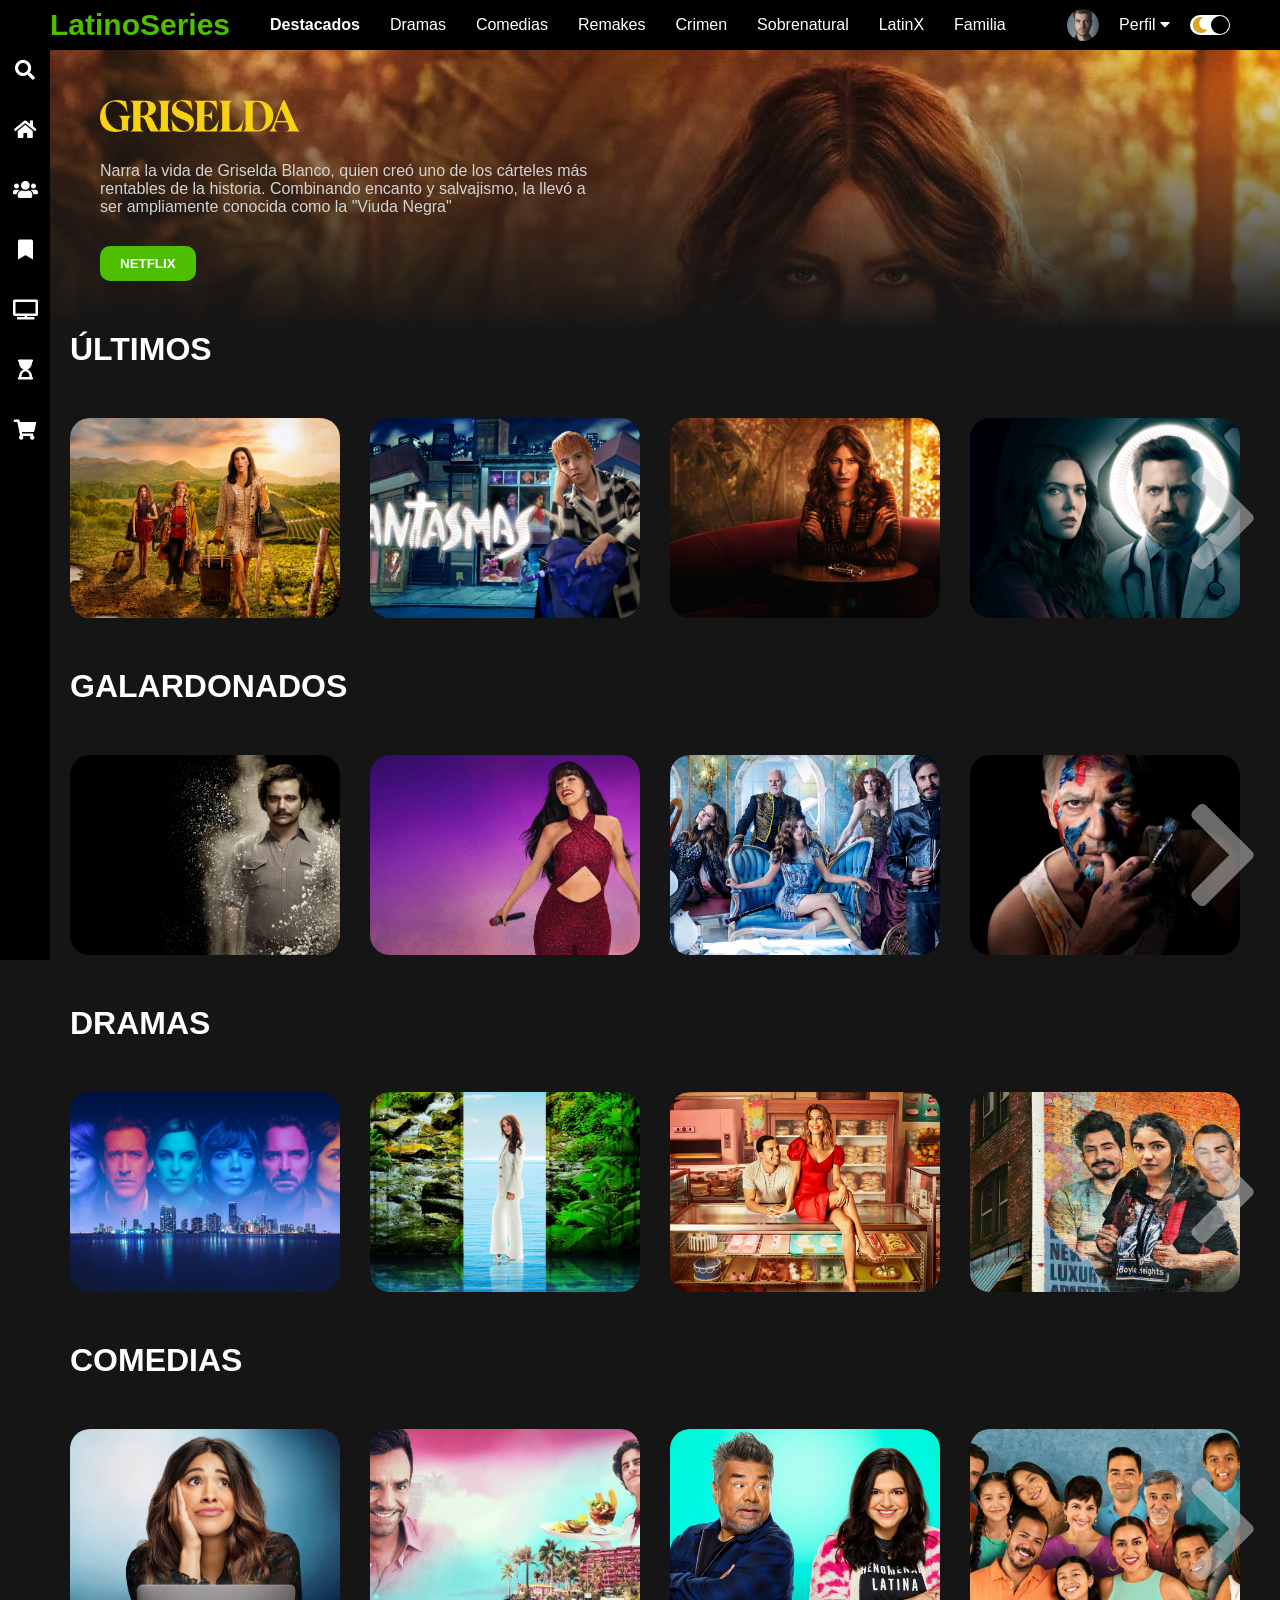
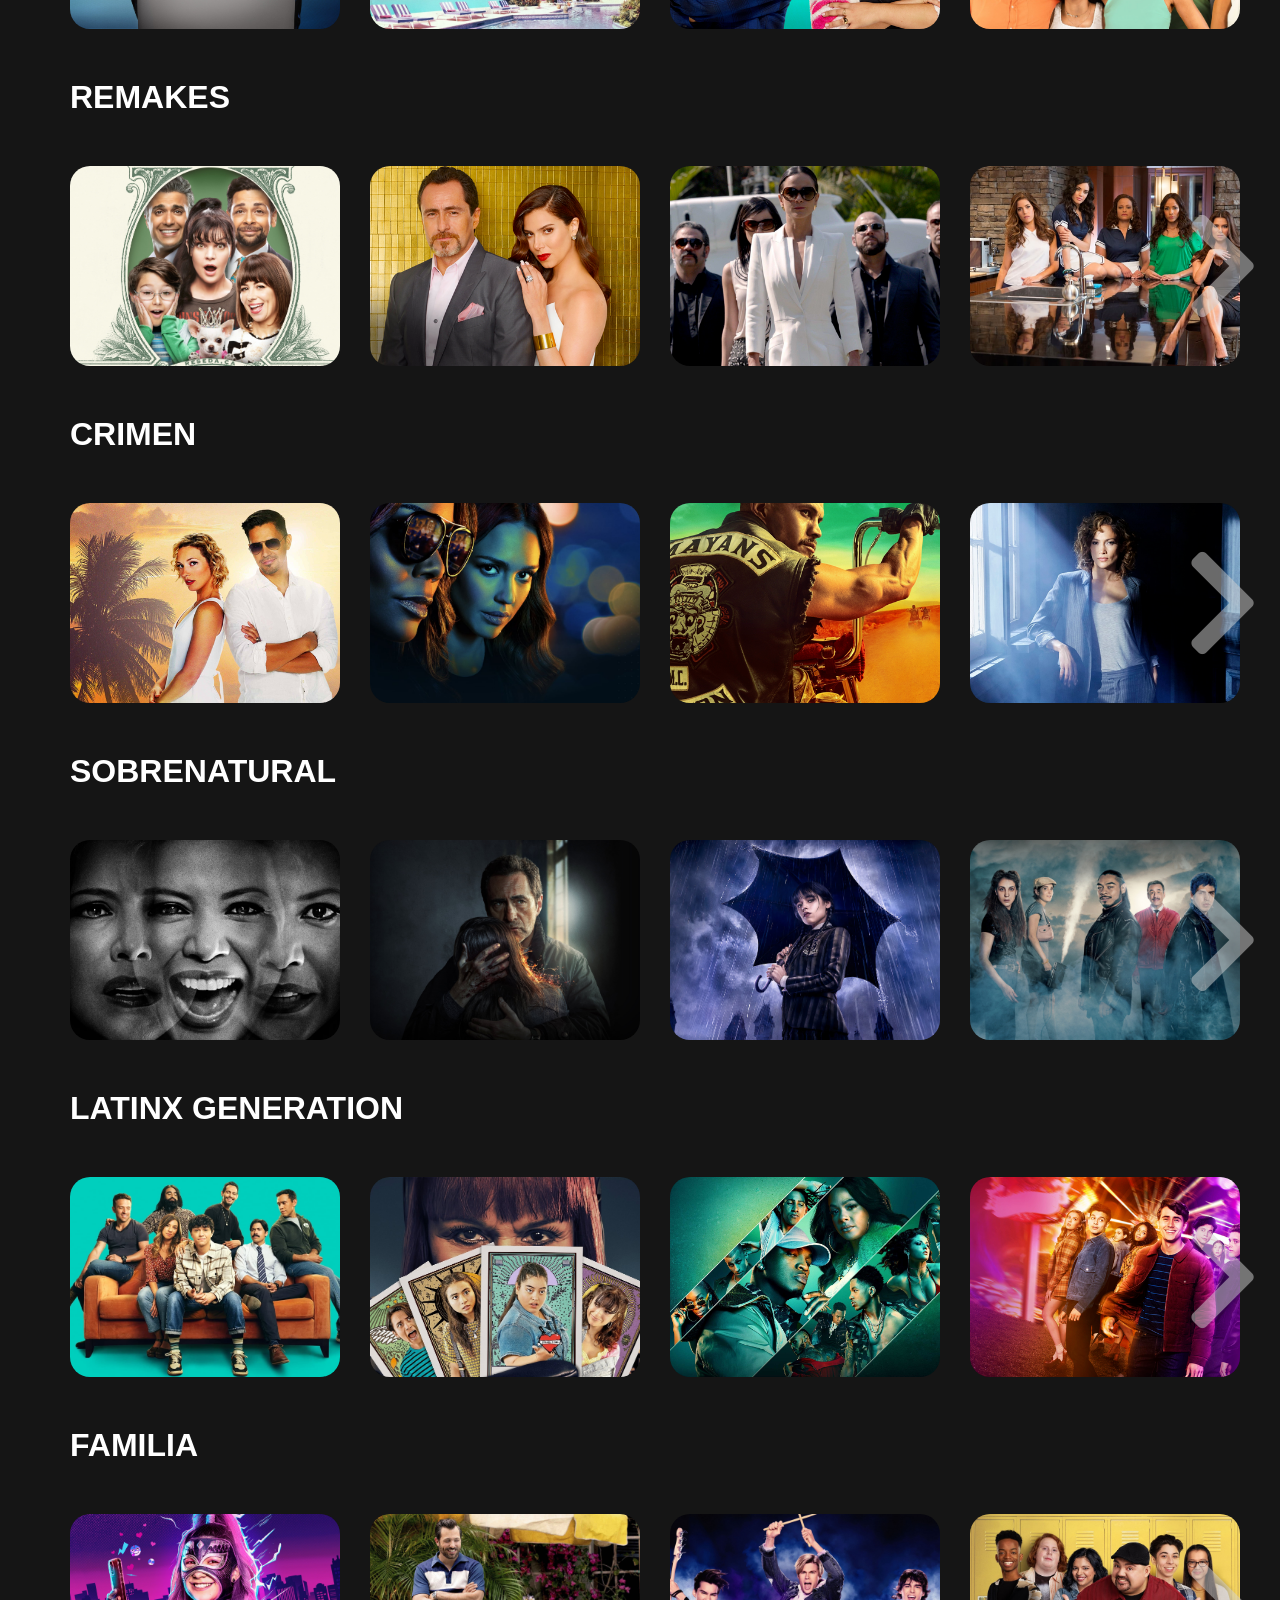
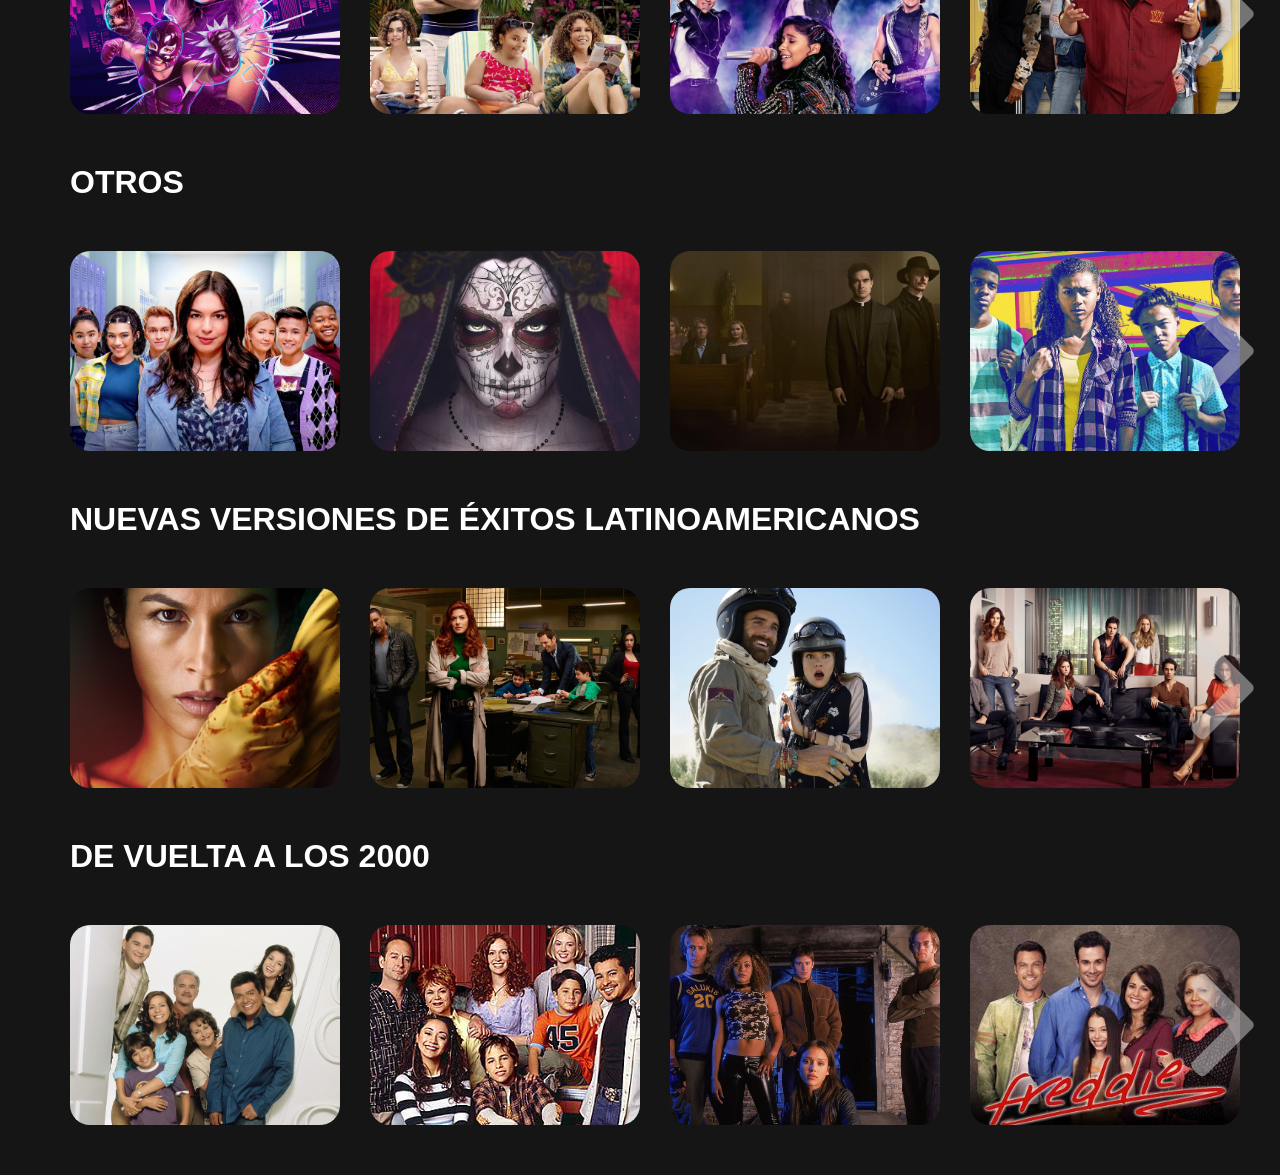
==== commit 5f6e6433: "Se añaden Fantasmas y Land of Women al listado" ====
--- a/index.html
+++ b/index.html
@@ -66,6 +66,18 @@
                 <div class="movie-list-wrapper">
                     <div class="movie-list">
                         <div class="movie-list-item">
+                            <img class="movie-list-item-img" src="img/landofwomen.jpg" alt="">
+                            <span class="movie-list-item-title">Land of Women</span>
+                            <p class="movie-list-item-desc">Una mujer neoyorquina debe escapar con su madre e hija al pueblo español al que juró no volver jamás.</p>
+                            <button class="movie-list-item-button">Apple TV</button>
+                        </div>
+                        <div class="movie-list-item">
+                            <img class="movie-list-item-img" src="img/fantasmas.jpg" alt="">
+                            <span class="movie-list-item-title">Fantasmas</span>
+                            <p class="movie-list-item-desc">Mientras busca por Nueva York el arete que perdió en un club, Julio Torres se encontrará con historias cómicas y espeluznantes.</p>
+                            <button class="movie-list-item-button">HBO</button>
+                        </div>
+                        <div class="movie-list-item">
                             <img class="movie-list-item-img" src="img/griselda.jpg" alt="">
                             <span class="movie-list-item-title">Griselda</span>
                             <p class="movie-list-item-desc">Narra la vida de Griselda Blanco, quien creó uno de los cárteles más rentables de la historia.</p>
@@ -104,6 +116,12 @@
                             <p class="movie-list-item-desc">Los hermanos Díaz tienen la misión de encontrar el amor y un propósito en su vida.</p>
                             <button class="movie-list-item-button">Amazon Prime Video</button>
                         </div>
+                        <div class="movie-list-item">
+                            <img class="movie-list-item-img" src="img/griselda.jpg" alt="">
+                            <span class="movie-list-item-title">Griselda</span>
+                            <p class="movie-list-item-desc">Narra la vida de Griselda Blanco, quien creó uno de los cárteles más rentables de la historia.</p>
+                            <button class="movie-list-item-button">Netflix</button>
+                        </div>                       
                     </div>
                     <i class="fas fa-chevron-right arrow"></i>
                 </div>
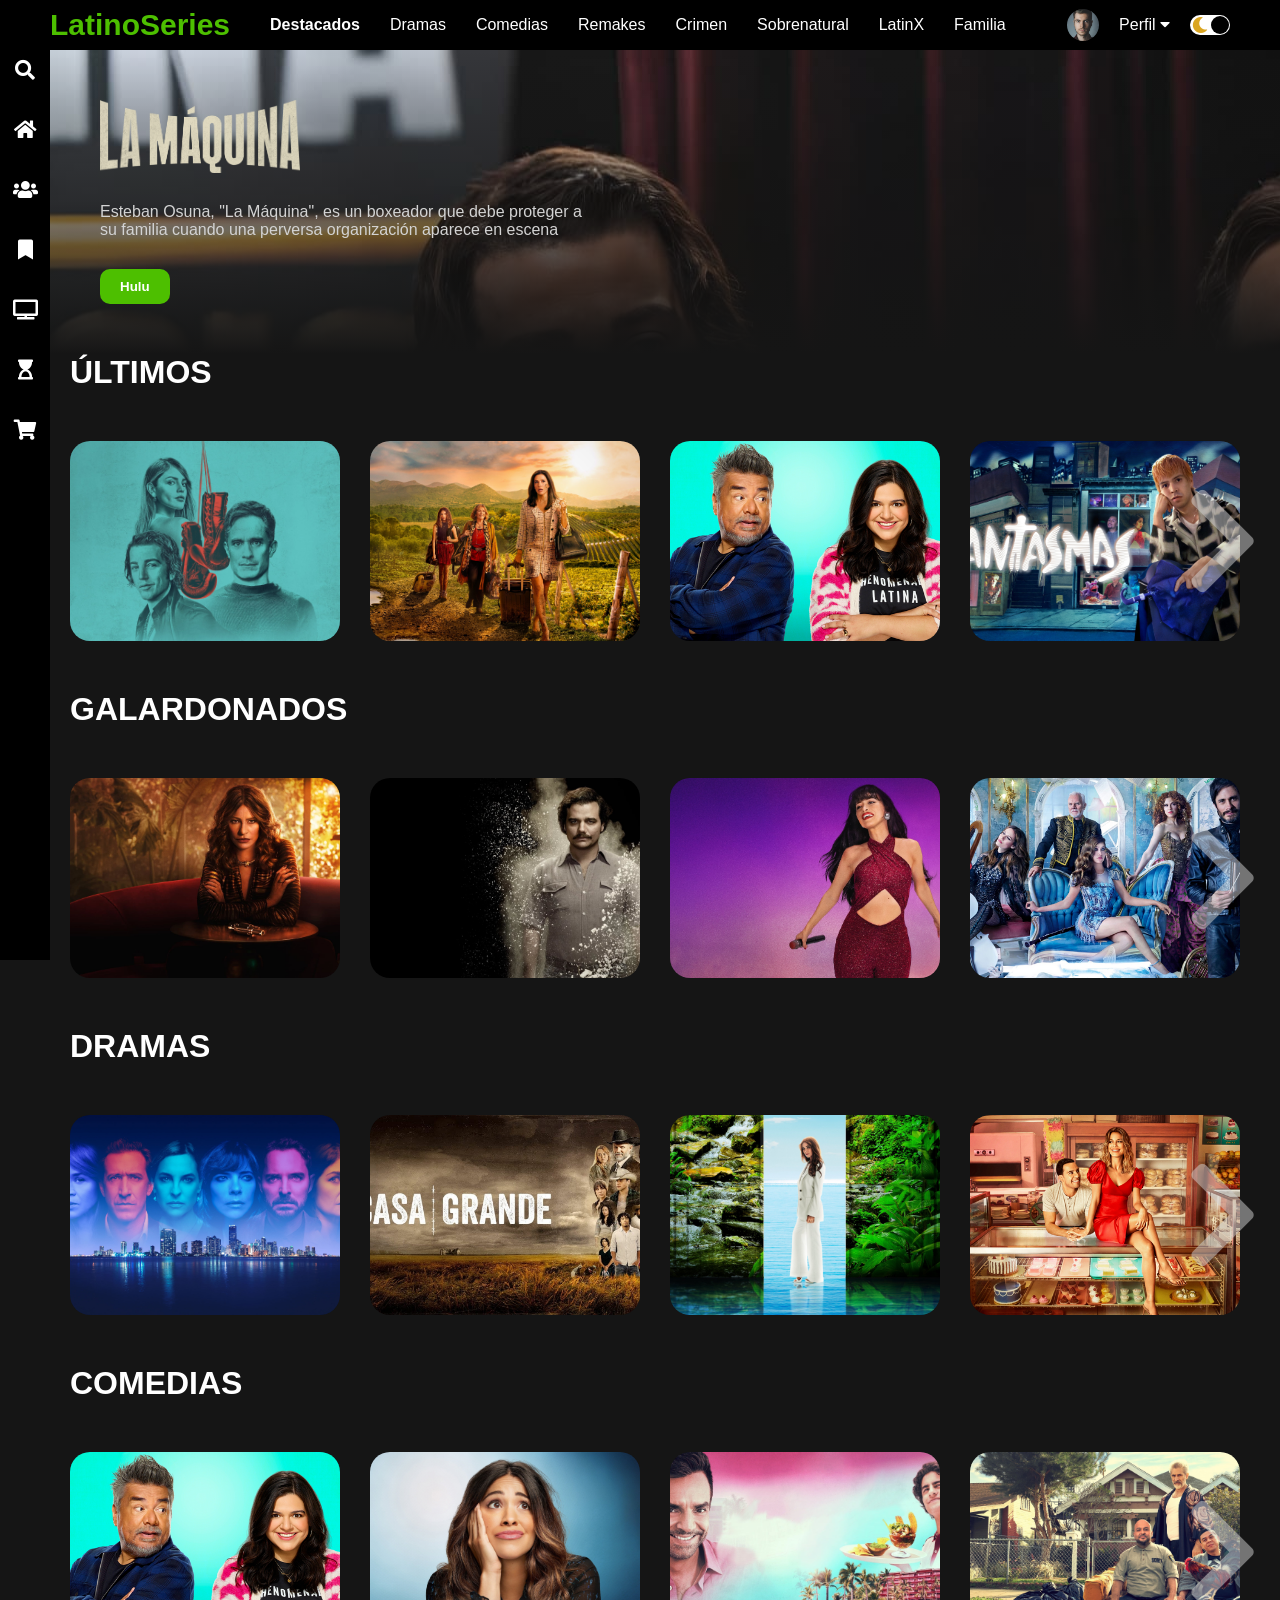
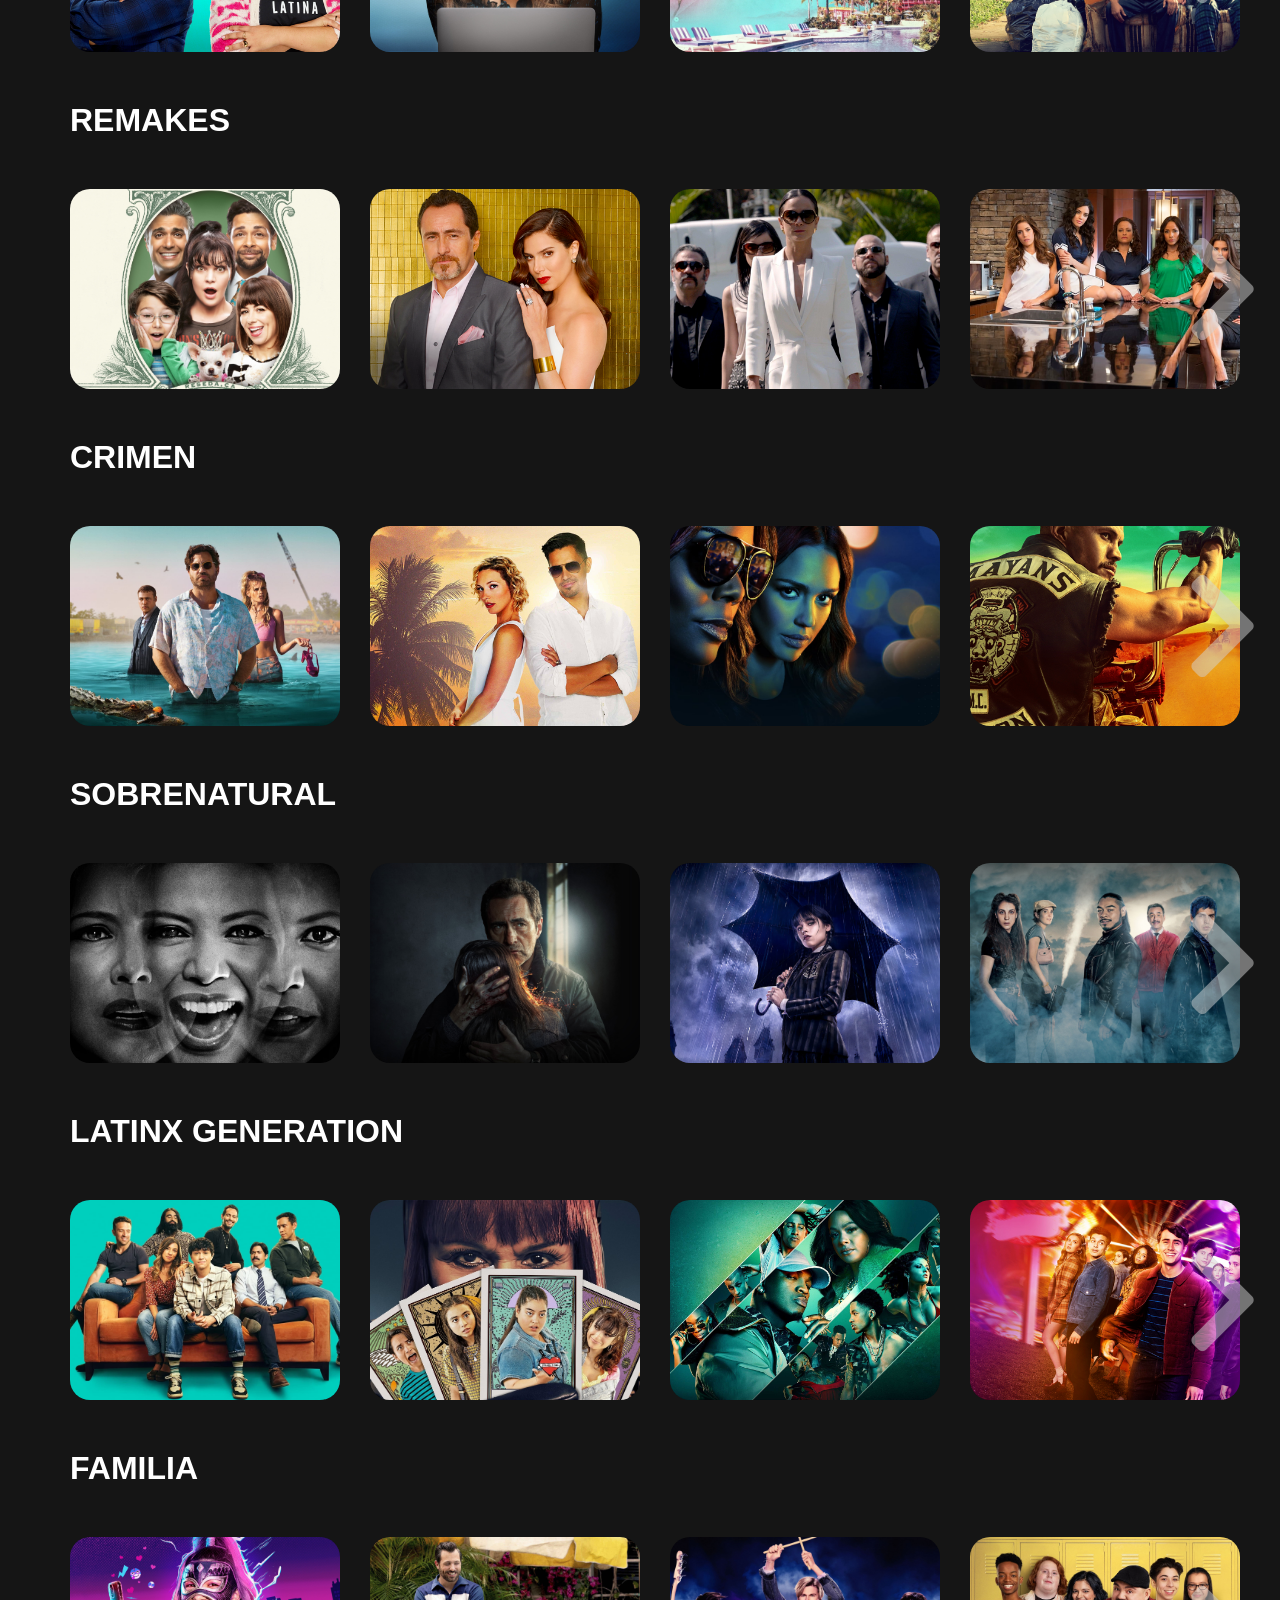
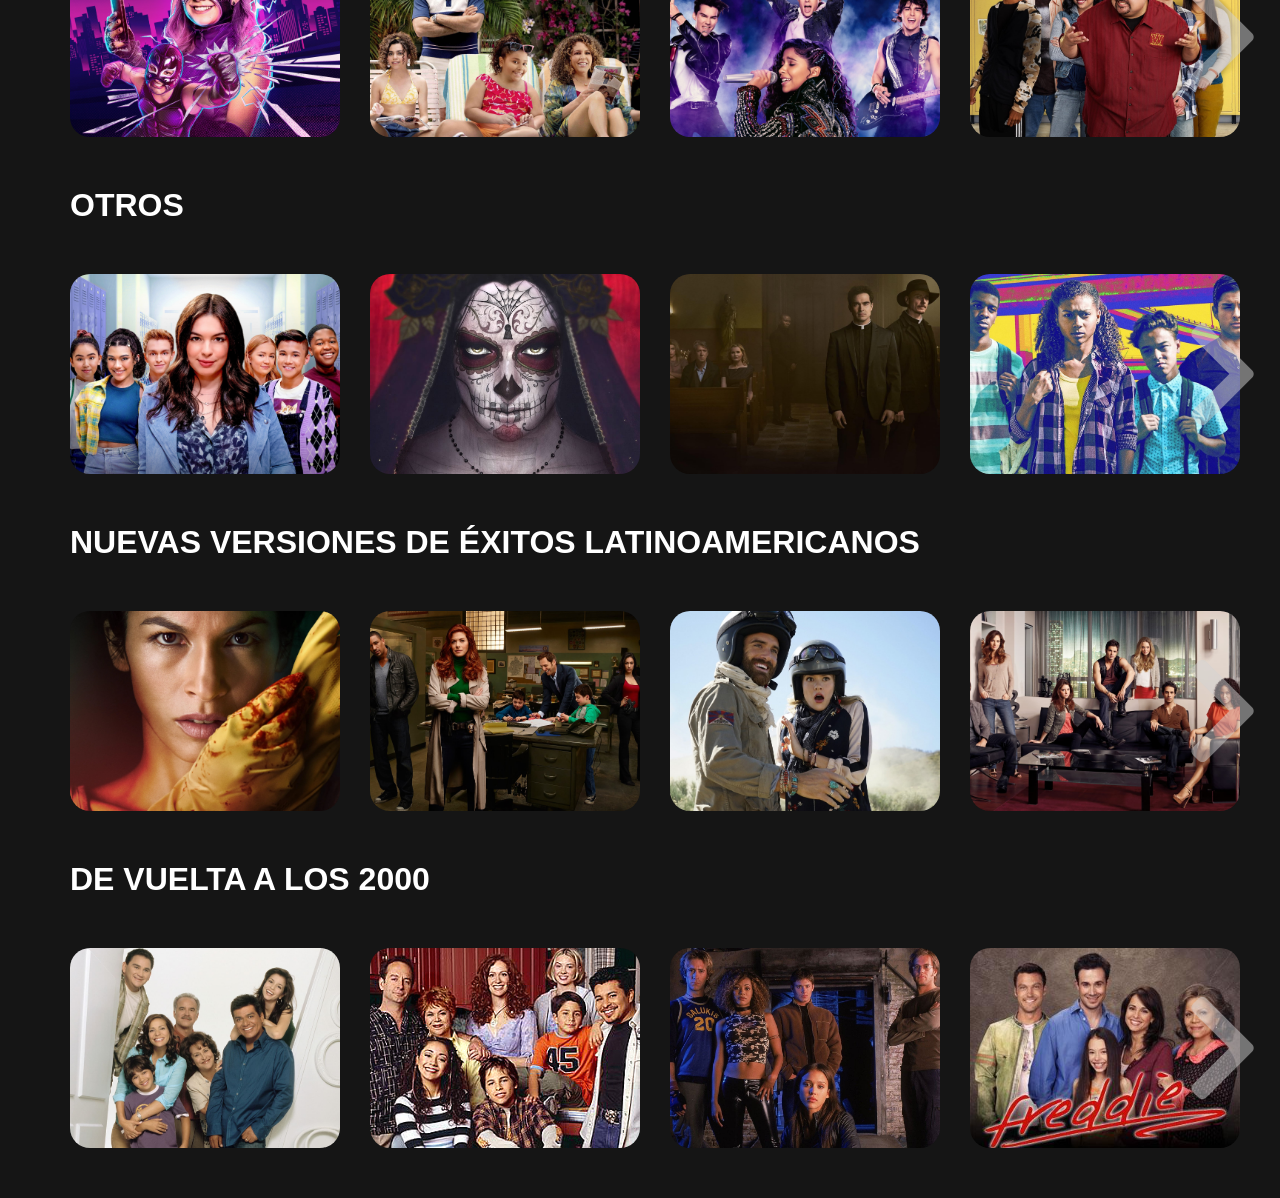
==== commit 111733e5: "Se añade La Maquina a listado de series" ====
--- a/index.html
+++ b/index.html
@@ -56,15 +56,21 @@
     <div class="container">
         <div class="content-container">
             <div class="featured-content"
-                style="background: linear-gradient(to bottom, rgba(0,0,0,0), #151515), url('img/f-3.jpg');">
-                <img class="featured-title" src="img/f-t-3.png" alt="">
-                <p class="featured-desc">Narra la vida de Griselda Blanco, quien creó uno de los cárteles más rentables de la historia. Combinando encanto y salvajismo, la llevó a ser ampliamente conocida como la "Viuda Negra"</p>
-                <button class="featured-button">NETFLIX</button>
+                style="background: linear-gradient(to bottom, rgba(0,0,0,0), #151515), url('img/f-5.jpg');">
+                <img class="featured-title" src="img/f-t-4.png" alt="">
+                <p class="featured-desc">Esteban Osuna, "La Máquina", es un boxeador que debe proteger a su familia cuando una perversa organización aparece en escena</p>
+                <button class="featured-button">Hulu</button>
             </div>
             <div class="movie-list-container">
                 <h1 class="movie-list-title">ÚLTIMOS</h1>
                 <div class="movie-list-wrapper">
                     <div class="movie-list">
+                        <div class="movie-list-item">
+                            <img class="movie-list-item-img" src="img/lamaquina.jpg" alt="">
+                            <span class="movie-list-item-title">La Máquina</span>
+                            <p class="movie-list-item-desc">El boxeador Esteban Osuna debe proteger a su familia cuando una perversa organización aparece en escena</p>
+                            <button class="movie-list-item-button">Hulu</button>
+                        </div>
                         <div class="movie-list-item">
                             <img class="movie-list-item-img" src="img/landofwomen.jpg" alt="">
                             <span class="movie-list-item-title">Land of Women</span>
@@ -72,6 +78,13 @@
                             <button class="movie-list-item-button">Apple TV</button>
                         </div>
                         <div class="movie-list-item">
+                            <img class="movie-list-item-img" src="img/lopezvslopez.png" alt="">
+                            <span class="movie-list-item-title">Lopez vs. Lopez</span>
+                            <p class="movie-list-item-desc">George Lopez vuelve con una comedia familiar de clase
+                                trabajadora</p>
+                            <button class="movie-list-item-button">NBC</button>
+                        </div>
+                        <div class="movie-list-item">
                             <img class="movie-list-item-img" src="img/fantasmas.jpg" alt="">
                             <span class="movie-list-item-title">Fantasmas</span>
                             <p class="movie-list-item-desc">Mientras busca por Nueva York el arete que perdió en un club, Julio Torres se encontrará con historias cómicas y espeluznantes.</p>
@@ -90,33 +103,6 @@
                             <button class="movie-list-item-button">Peacock</button>
                         </div>
                         <div class="movie-list-item">
-                            <img class="movie-list-item-img" src="img/floridaman.jpg" alt="">
-                            <span class="movie-list-item-title">Florida Man</span>
-                            <p class="movie-list-item-desc">Cuando un expolicía intenta encontrar a la novia de un mafioso, lo que debería haber sido un trabajo rápido se convierte en una odisea.
-                            </p>
-                            <button class="movie-list-item-button">Netflix</button>
-                        </div>
-                        <div class="movie-list-item">
-                            <img class="movie-list-item-img" src="img/thisfool.jpg" alt="">
-                            <span class="movie-list-item-title">This Fool</span>
-                            <p class="movie-list-item-desc">Julio intenta superar sus problemas de codependencia con su familia y mejorar su comunidad de South Central.
-                            </p>
-                            <button class="movie-list-item-button">Hulu</button>
-                        </div>
-                        <div class="movie-list-item">
-                            <img class="movie-list-item-img" src="img/casagrande.jpg" alt="">
-                            <span class="movie-list-item-title">Casa Grande</span>
-                            <p class="movie-list-item-desc">Cinco familias se enfrentan a la inquietante realidad de Estados Unidos y su atractivo para los inmigrantes.
-                            </p>
-                            <button class="movie-list-item-button">Amazon Freevee</button>
-                        </div>
-                        <div class="movie-list-item">
-                            <img class="movie-list-item-img" src="img/withlove.jpg" alt="">
-                            <span class="movie-list-item-title">With Love</span>
-                            <p class="movie-list-item-desc">Los hermanos Díaz tienen la misión de encontrar el amor y un propósito en su vida.</p>
-                            <button class="movie-list-item-button">Amazon Prime Video</button>
-                        </div>
-                        <div class="movie-list-item">
                             <img class="movie-list-item-img" src="img/griselda.jpg" alt="">
                             <span class="movie-list-item-title">Griselda</span>
                             <p class="movie-list-item-desc">Narra la vida de Griselda Blanco, quien creó uno de los cárteles más rentables de la historia.</p>
@@ -130,6 +116,12 @@
                 <h1 class="movie-list-title">GALARDONADOS</h1>
                 <div class="movie-list-wrapper">
                     <div class="movie-list">
+                        <div class="movie-list-item">
+                            <img class="movie-list-item-img" src="img/griselda.jpg" alt="">
+                            <span class="movie-list-item-title">Griselda</span>
+                            <p class="movie-list-item-desc">Narra la vida de Griselda Blanco, quien creó uno de los cárteles más rentables de la historia.</p>
+                            <button class="movie-list-item-button">Netflix</button>
+                        </div>
                         <div class="movie-list-item">
                             <img class="movie-list-item-img" src="img/narcos.jpg" alt="">
                             <span class="movie-list-item-title">Narcos</span>
@@ -195,6 +187,13 @@
                             <button class="movie-list-item-button">Apple TV</button>
                         </div>
                         <div class="movie-list-item">
+                            <img class="movie-list-item-img" src="img/casagrande.jpg" alt="">
+                            <span class="movie-list-item-title">Casa Grande</span>
+                            <p class="movie-list-item-desc">Cinco familias se enfrentan a la inquietante realidad de Estados Unidos y su atractivo para los inmigrantes.
+                            </p>
+                            <button class="movie-list-item-button">Amazon Freevee</button>
+                        </div>
+                        <div class="movie-list-item">
                             <img class="movie-list-item-img" src="img/fantasyisland.jpg" alt="">
                             <span class="movie-list-item-title">Fantasy Island</span>
                             <p class="movie-list-item-desc">Elena Roarke debe enfrentar las responsabilidades que asumió como administradora de esta misteriosa isla.</p>
@@ -245,6 +244,13 @@
                 <div class="movie-list-wrapper">
                     <div class="movie-list">
                         <div class="movie-list-item">
+                            <img class="movie-list-item-img" src="img/lopezvslopez.png" alt="">
+                            <span class="movie-list-item-title">Lopez vs. Lopez</span>
+                            <p class="movie-list-item-desc">George Lopez vuelve con una comedia familiar de clase
+                                trabajadora</p>
+                            <button class="movie-list-item-button">NBC</button>
+                        </div>
+                        <div class="movie-list-item">
                             <img class="movie-list-item-img" src="img/notdeadyet.jpg" alt="">
                             <span class="movie-list-item-title">Not Dead Yet</span>
                             <p class="movie-list-item-desc">Cuando Nell Stevens empieza a escribir obituarios, recibe consejos de vida de una fuente poco probable (y muerta).</p>
@@ -258,11 +264,17 @@
                             <button class="movie-list-item-button">Apple TV</button>
                         </div>
                         <div class="movie-list-item">
-                            <img class="movie-list-item-img" src="img/lopezvslopez.png" alt="">
-                            <span class="movie-list-item-title">Lopez vs. Lopez</span>
-                            <p class="movie-list-item-desc">George Lopez vuelve con una comedia familiar de clase
-                                trabajadora</p>
-                            <button class="movie-list-item-button">NBC</button>
+                            <img class="movie-list-item-img" src="img/thisfool.jpg" alt="">
+                            <span class="movie-list-item-title">This Fool</span>
+                            <p class="movie-list-item-desc">Julio intenta superar sus problemas de codependencia con su familia y mejorar su comunidad de South Central.
+                            </p>
+                            <button class="movie-list-item-button">Hulu</button>
+                        </div>
+                        <div class="movie-list-item">
+                            <img class="movie-list-item-img" src="img/withlove.jpg" alt="">
+                            <span class="movie-list-item-title">With Love</span>
+                            <p class="movie-list-item-desc">Los hermanos Díaz tienen la misión de encontrar el amor y un propósito en su vida.</p>
+                            <button class="movie-list-item-button">Amazon Prime Video</button>
                         </div>
                         <div class="movie-list-item">
                             <img class="movie-list-item-img" src="img/losgarcia.jpg" alt="">
@@ -351,6 +363,13 @@
                 <h1 class="movie-list-title">CRIMEN</h1>
                 <div class="movie-list-wrapper">
                     <div class="movie-list">
+                        <div class="movie-list-item">
+                            <img class="movie-list-item-img" src="img/floridaman.jpg" alt="">
+                            <span class="movie-list-item-title">Florida Man</span>
+                            <p class="movie-list-item-desc">Cuando un expolicía intenta encontrar a la novia de un mafioso, lo que debería haber sido un trabajo rápido se convierte en una odisea.
+                            </p>
+                            <button class="movie-list-item-button">Netflix</button>
+                        </div>
                         <div class="movie-list-item">
                             <img class="movie-list-item-img" src="img/magnumpi.png" alt="">
                             <span class="movie-list-item-title">Magnum P.I.</span>
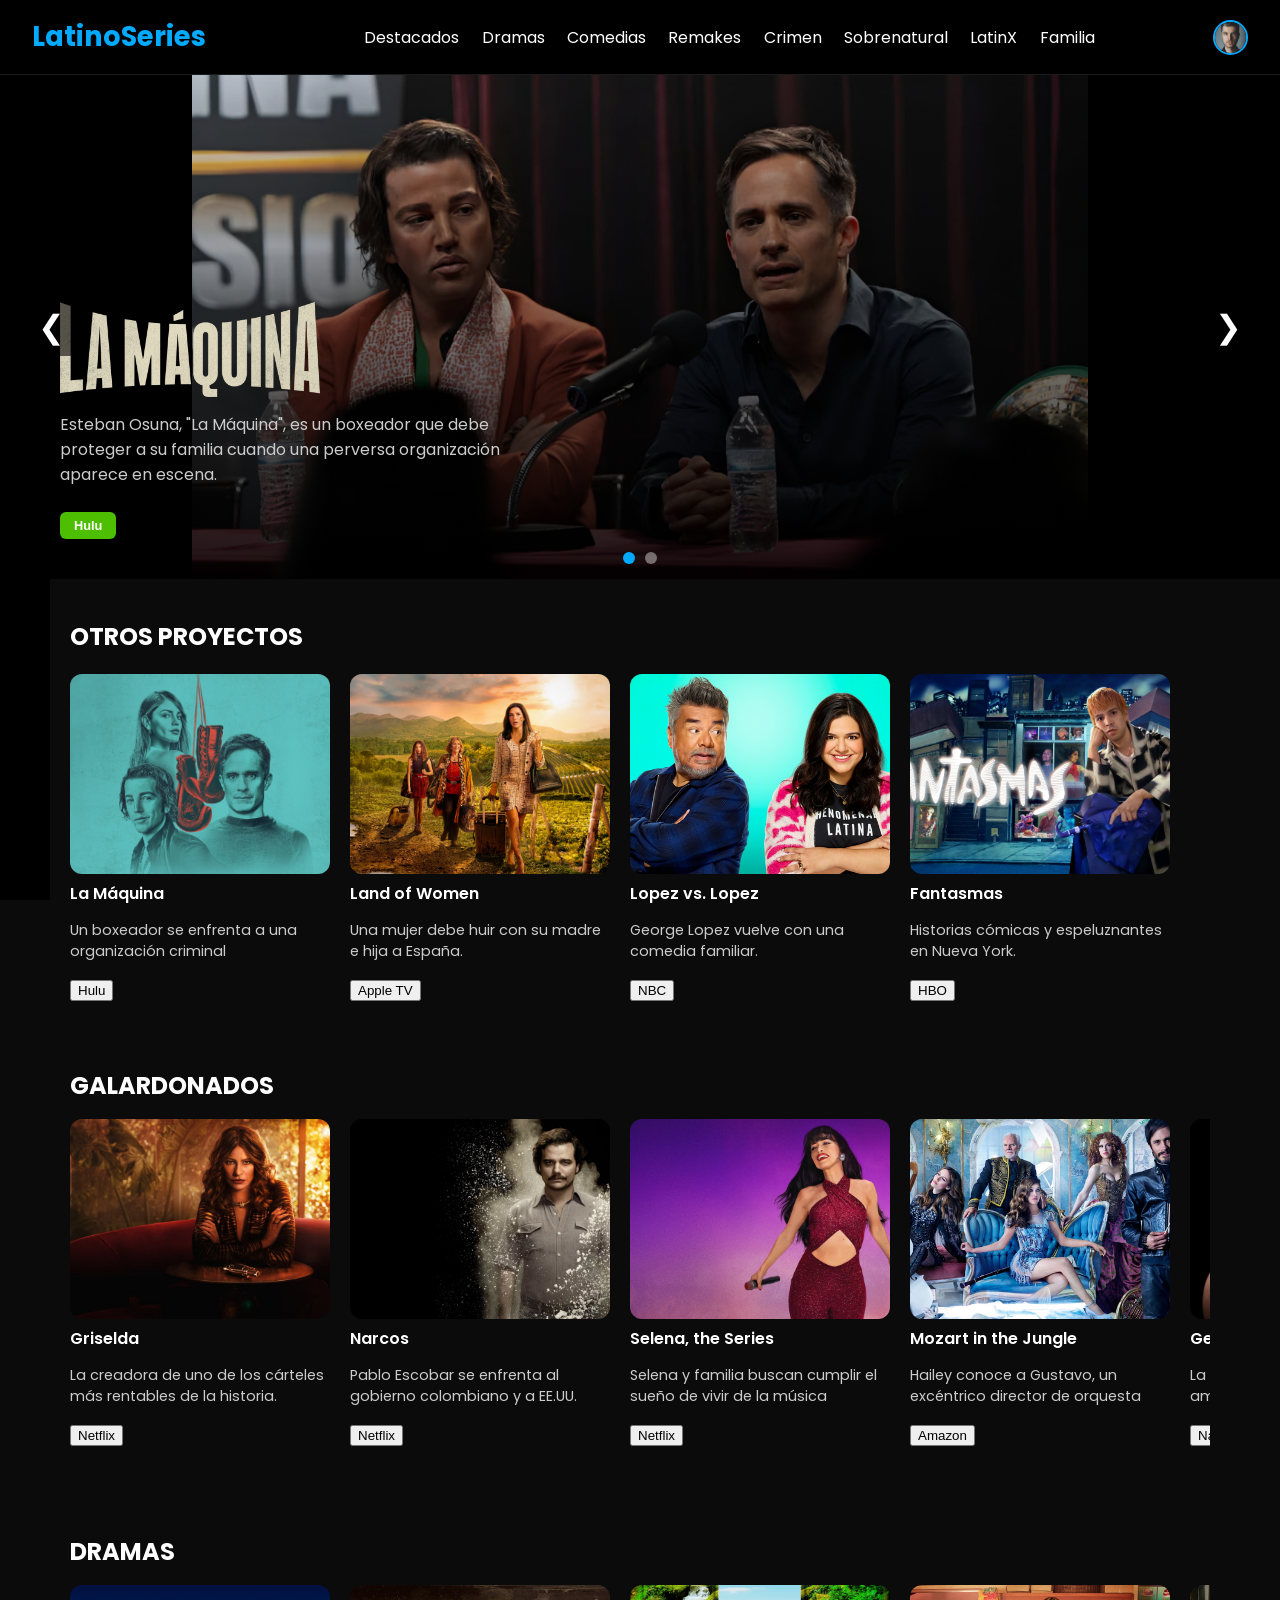
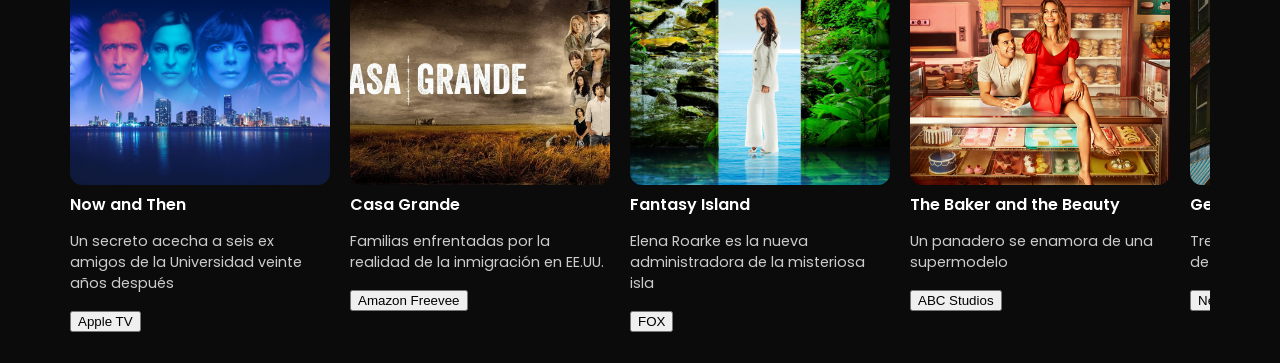
==== commit 426b9d28: "Actualización: slider móvil, botones verdes reducidos, fixes de estilos" ====
--- a/index.html
+++ b/index.html
@@ -1,729 +1,238 @@
-<html lang="en">
-
+<!DOCTYPE html>
+<html lang="es">
 <head>
-    <meta charset="UTF-8">
-    <meta http-equiv="X-UA-Compatible" content="IE=edge">
-    <meta name="viewport" content="width=device-width, initial-scale=1.0">
-    <link rel="stylesheet" href="style.css">
-    <link
-        href="https://fonts.googleapis.com/css2?family=Roboto:wght@100;300;400;500;700;900&family=Sen:wght@400;700;800&display=swap"
-        rel="stylesheet">
-    <link rel="stylesheet" href="https://cdnjs.cloudflare.com/ajax/libs/font-awesome/5.15.2/css/all.min.css">
-    <title>LatinoSeries</title>
+  <meta charset="UTF-8" />
+  <meta name="viewport" content="width=device-width, initial-scale=1.0" />
+  <title>LatinoSeries</title>
+
+  <link rel="stylesheet" href="style.css" />
+
+  <link href="https://fonts.googleapis.com/css2?family=Poppins:wght@300;400;500;600;700&display=swap" rel="stylesheet" />
+  <link rel="stylesheet" href="https://cdnjs.cloudflare.com/ajax/libs/font-awesome/6.5.0/css/all.min.css" />
 </head>
 
 <body>
-    <div class="navbar">
-        <div class="navbar-container">
-            <div class="logo-container">
-                <h1 class="logo">LatinoSeries</h1>
-            </div>
-            <div class="menu-container">
-                <ul class="menu-list">
-                    <li class="menu-list-item active">Destacados</li>
-                    <li class="menu-list-item">Dramas</li>
-                    <li class="menu-list-item">Comedias</li>
-                    <li class="menu-list-item">Remakes</li>
-                    <li class="menu-list-item">Crimen</li>
-                    <li class="menu-list-item">Sobrenatural</li>
-                    <li class="menu-list-item">LatinX</li>
-                    <li class="menu-list-item">Familia</li>
-                </ul>
-            </div>
-            <div class="profile-container">
-                <img class="profile-picture" src="img/profile.jpg" alt="">
-                <div class="profile-text-container">
-                    <span class="profile-text">Perfil</span>
-                    <i class="fas fa-caret-down"></i>
-                </div>
-                <div class="toggle">
-                    <i class="fas fa-moon toggle-icon"></i>
-                    <i class="fas fa-sun toggle-icon"></i>
-                    <div class="toggle-ball"></div>
-                </div>
-            </div>
-        </div>
-    </div>
-    <div class="sidebar">
-        <i class="left-menu-icon fas fa-search"></i>
-        <i class="left-menu-icon fas fa-home"></i>
-        <i class="left-menu-icon fas fa-users"></i>
-        <i class="left-menu-icon fas fa-bookmark"></i>
-        <i class="left-menu-icon fas fa-tv"></i>
-        <i class="left-menu-icon fas fa-hourglass-start"></i>
-        <i class="left-menu-icon fas fa-shopping-cart"></i>
-    </div>
-    <div class="container">
-        <div class="content-container">
-            <div class="featured-content"
-                style="background: linear-gradient(to bottom, rgba(0,0,0,0), #151515), url('img/f-5.jpg');">
-                <img class="featured-title" src="img/f-t-4.png" alt="">
-                <p class="featured-desc">Esteban Osuna, "La Máquina", es un boxeador que debe proteger a su familia cuando una perversa organización aparece en escena</p>
-                <button class="featured-button">Hulu</button>
-            </div>
-            <div class="movie-list-container">
-                <h1 class="movie-list-title">ÚLTIMOS</h1>
-                <div class="movie-list-wrapper">
-                    <div class="movie-list">
-                        <div class="movie-list-item">
-                            <img class="movie-list-item-img" src="img/lamaquina.jpg" alt="">
-                            <span class="movie-list-item-title">La Máquina</span>
-                            <p class="movie-list-item-desc">El boxeador Esteban Osuna debe proteger a su familia cuando una perversa organización aparece en escena</p>
-                            <button class="movie-list-item-button">Hulu</button>
-                        </div>
-                        <div class="movie-list-item">
-                            <img class="movie-list-item-img" src="img/landofwomen.jpg" alt="">
-                            <span class="movie-list-item-title">Land of Women</span>
-                            <p class="movie-list-item-desc">Una mujer neoyorquina debe escapar con su madre e hija al pueblo español al que juró no volver jamás.</p>
-                            <button class="movie-list-item-button">Apple TV</button>
-                        </div>
-                        <div class="movie-list-item">
-                            <img class="movie-list-item-img" src="img/lopezvslopez.png" alt="">
-                            <span class="movie-list-item-title">Lopez vs. Lopez</span>
-                            <p class="movie-list-item-desc">George Lopez vuelve con una comedia familiar de clase
-                                trabajadora</p>
-                            <button class="movie-list-item-button">NBC</button>
-                        </div>
-                        <div class="movie-list-item">
-                            <img class="movie-list-item-img" src="img/fantasmas.jpg" alt="">
-                            <span class="movie-list-item-title">Fantasmas</span>
-                            <p class="movie-list-item-desc">Mientras busca por Nueva York el arete que perdió en un club, Julio Torres se encontrará con historias cómicas y espeluznantes.</p>
-                            <button class="movie-list-item-button">HBO</button>
-                        </div>
-                        <div class="movie-list-item">
-                            <img class="movie-list-item-img" src="img/griselda.jpg" alt="">
-                            <span class="movie-list-item-title">Griselda</span>
-                            <p class="movie-list-item-desc">Narra la vida de Griselda Blanco, quien creó uno de los cárteles más rentables de la historia.</p>
-                            <button class="movie-list-item-button">Netflix</button>
-                        </div>
-                        <div class="movie-list-item">
-                            <img class="movie-list-item-img" src="img/drdeath.jpg" alt="">
-                            <span class="movie-list-item-title">Dr. Death</span>
-                            <p class="movie-list-item-desc">Las innovadoras operaciones del cirujano Paolo Macchiarini son puestas en duda por una periodista de investigación</p>
-                            <button class="movie-list-item-button">Peacock</button>
-                        </div>
-                        <div class="movie-list-item">
-                            <img class="movie-list-item-img" src="img/griselda.jpg" alt="">
-                            <span class="movie-list-item-title">Griselda</span>
-                            <p class="movie-list-item-desc">Narra la vida de Griselda Blanco, quien creó uno de los cárteles más rentables de la historia.</p>
-                            <button class="movie-list-item-button">Netflix</button>
-                        </div>                       
-                    </div>
-                    <i class="fas fa-chevron-right arrow"></i>
-                </div>
-            </div>
-            <div class="movie-list-container">
-                <h1 class="movie-list-title">GALARDONADOS</h1>
-                <div class="movie-list-wrapper">
-                    <div class="movie-list">
-                        <div class="movie-list-item">
-                            <img class="movie-list-item-img" src="img/griselda.jpg" alt="">
-                            <span class="movie-list-item-title">Griselda</span>
-                            <p class="movie-list-item-desc">Narra la vida de Griselda Blanco, quien creó uno de los cárteles más rentables de la historia.</p>
-                            <button class="movie-list-item-button">Netflix</button>
-                        </div>
-                        <div class="movie-list-item">
-                            <img class="movie-list-item-img" src="img/narcos.jpg" alt="">
-                            <span class="movie-list-item-title">Narcos</span>
-                            <p class="movie-list-item-desc">Retrata la batalla entre Pablo Escobar contra el gobierno
-                                colombiano respaldado por Estados Unidos.</p>
-                            <button class="movie-list-item-button">Netflix</button>
-                        </div>
-                        <div class="movie-list-item">
-                            <img class="movie-list-item-img" src="img/selena.jpg" alt="">
-                            <span class="movie-list-item-title">Selena, the Series</span>
-                            <p class="movie-list-item-desc">Selena y su familia enfrentarán desafíos para mantenerse
-                                unidos y cumplir el sueño de vivir de la música.</p>
-                            <button class="movie-list-item-button">Netflix</button>
-                        </div>
-                        <div class="movie-list-item">
-                            <img class="movie-list-item-img" src="img/mozartinthejungle.png" alt="">
-                            <span class="movie-list-item-title">Mozart in the Jungle</span>
-                            <p class="movie-list-item-desc">Hailey aspira a entrar a la sinfónica de Nueva York y conoce
-                                a Gustavo, el excéntrico director de orquesta.</p>
-                            <button class="movie-list-item-button">Amazon</button>
-                        </div>
-                        <div class="movie-list-item">
-                            <img class="movie-list-item-img" src="img/genius.jpg" alt="">
-                            <span class="movie-list-item-title">Genius: Picasso</span>
-                            <p class="movie-list-item-desc">Biopic del genio español Pablo Picasso ambientado en la
-                                década del '30</p>
-                            <button class="movie-list-item-button">National Geographic</button>
-                        </div>
-                        <div class="movie-list-item">
-                            <img class="movie-list-item-img" src="img/americancrime.png" alt="">
-                            <span class="movie-list-item-title">American Crime Story: Versace</span>
-                            <p class="movie-list-item-desc">El crimen del diseñador Gianni Versace conmocionó al mundo
-                                en 1997 y desenmascaró al asesino en serie Andrew Cunanan.
-                            </p>
-                            <button class="movie-list-item-button">FX</button>
-                        </div>
-                        <div class="movie-list-item">
-                            <img class="movie-list-item-img" src="img/onedayatatime.jpg" alt="">
-                            <span class="movie-list-item-title">One Day at a Time</span>
-                            <p class="movie-list-item-desc">Una mamá soltera lleva adelante un hogar lleno de hormonas
-                                revueltas, a pesar de la "ayuda" de la abuela.</p>
-                            <button class="movie-list-item-button">Netflix</button>
-                        </div>
-                        <div class="movie-list-item">
-                            <img class="movie-list-item-img" src="img/narcos.jpg" alt="">
-                            <span class="movie-list-item-title">Narcos</span>
-                            <p class="movie-list-item-desc">Retrata la batalla entre Pablo Escobar contra el gobierno
-                                colombiano respaldado por Estados Unidos.</p>
-                            <button class="movie-list-item-button">Netflix</button>
-                        </div>
-                    </div>
-                    <i class="fas fa-chevron-right arrow"></i>
-                </div>
-            </div>
-            <div class="movie-list-container">
-                <h1 class="movie-list-title">DRAMAS</h1>
-                <div class="movie-list-wrapper">
-                    <div class="movie-list">
-                        <div class="movie-list-item">
-                            <img class="movie-list-item-img" src="img/nowandthen.jpg" alt="">
-                            <span class="movie-list-item-title">Now and Then</span>
-                            <p class="movie-list-item-desc">Un secreto acecha a seis ex amigos de la Universidad veinte años después</p>
-                            <button class="movie-list-item-button">Apple TV</button>
-                        </div>
-                        <div class="movie-list-item">
-                            <img class="movie-list-item-img" src="img/casagrande.jpg" alt="">
-                            <span class="movie-list-item-title">Casa Grande</span>
-                            <p class="movie-list-item-desc">Cinco familias se enfrentan a la inquietante realidad de Estados Unidos y su atractivo para los inmigrantes.
-                            </p>
-                            <button class="movie-list-item-button">Amazon Freevee</button>
-                        </div>
-                        <div class="movie-list-item">
-                            <img class="movie-list-item-img" src="img/fantasyisland.jpg" alt="">
-                            <span class="movie-list-item-title">Fantasy Island</span>
-                            <p class="movie-list-item-desc">Elena Roarke debe enfrentar las responsabilidades que asumió como administradora de esta misteriosa isla.</p>
-                            <button class="movie-list-item-button">FOX</button>
-                        </div>
-                        <div class="movie-list-item">
-                            <img class="movie-list-item-img" src="img/bakerandbeauty.png" alt="">
-                            <span class="movie-list-item-title">The Baker and the Beauty</span>
-                            <p class="movie-list-item-desc">El panadero Daniel García conoce a la supermodelo Noa
-                                Hamilton en Miami. ¿Podrá sobrevivir esta pareja al choque cultural?.</p>
-                            <button class="movie-list-item-button">ABC Studios</button>
-                        </div>
-                        <div class="movie-list-item">
-                            <img class="movie-list-item-img" src="img/gentefied.jpg" alt="">
-                            <span class="movie-list-item-title">Gentefied</span>
-                            <p class="movie-list-item-desc">Tres primos latinos resuelven sus diferencias mientras
-                                trabajan para mantener a salvo la tienda de tacos de su abuelo.</p>
-                            <button class="movie-list-item-button">Netflix</button>
-                        </div>
-                        <div class="movie-list-item">
-                            <img class="movie-list-item-img" src="img/vida.png" alt="">
-                            <span class="movie-list-item-title">Vida</span>
-                            <p class="movie-list-item-desc">Cuando las hermanas Emma y Lyn regresan a su hogar del Este
-                                de los Ángeles, descubrirán secretos impensados de su madre.
-                            </p>
-                            <button class="movie-list-item-button">Starz</button>
-                        </div>
-                        <div class="movie-list-item">
-                            <img class="movie-list-item-img" src="img/cane.png" alt="">
-                            <span class="movie-list-item-title">Cane</span>
-                            <p class="movie-list-item-desc">Alex Vega asume el control de los negocios del ron de una
-                                millonaria familia cubanoamericana de Miami.</p>
-                            <button class="movie-list-item-button">CBS</button>
-                        </div>
-                        <div class="movie-list-item">
-                            <img class="movie-list-item-img" src="img/nowandthen.jpg" alt="">
-                            <span class="movie-list-item-title">Now and Then</span>
-                            <p class="movie-list-item-desc">Un secreto acecha a seis ex amigos de la Universidad veinte
-                                años después</p>
-                            <button class="movie-list-item-button">Apple TV</button>
-                        </div>
-                    </div>
-                    <i class="fas fa-chevron-right arrow"></i>
-                </div>
-            </div>
-            <div class="movie-list-container">
-                <h1 class="movie-list-title">COMEDIAS</h1>
-                <div class="movie-list-wrapper">
-                    <div class="movie-list">
-                        <div class="movie-list-item">
-                            <img class="movie-list-item-img" src="img/lopezvslopez.png" alt="">
-                            <span class="movie-list-item-title">Lopez vs. Lopez</span>
-                            <p class="movie-list-item-desc">George Lopez vuelve con una comedia familiar de clase
-                                trabajadora</p>
-                            <button class="movie-list-item-button">NBC</button>
-                        </div>
-                        <div class="movie-list-item">
-                            <img class="movie-list-item-img" src="img/notdeadyet.jpg" alt="">
-                            <span class="movie-list-item-title">Not Dead Yet</span>
-                            <p class="movie-list-item-desc">Cuando Nell Stevens empieza a escribir obituarios, recibe consejos de vida de una fuente poco probable (y muerta).</p>
-                            <button class="movie-list-item-button">ABC Studios</button>
-                        </div>
-                        <div class="movie-list-item">
-                            <img class="movie-list-item-img" src="img/acapulco.jpg" alt="">
-                            <span class="movie-list-item-title">Acapulco</span>
-                            <p class="movie-list-item-desc">Máximo Gallardo descubrirá que su trabajo en el mejor
-                                resort de Acapulco será mucho más difícil que lo anhelado.</p>
-                            <button class="movie-list-item-button">Apple TV</button>
-                        </div>
-                        <div class="movie-list-item">
-                            <img class="movie-list-item-img" src="img/thisfool.jpg" alt="">
-                            <span class="movie-list-item-title">This Fool</span>
-                            <p class="movie-list-item-desc">Julio intenta superar sus problemas de codependencia con su familia y mejorar su comunidad de South Central.
-                            </p>
-                            <button class="movie-list-item-button">Hulu</button>
-                        </div>
-                        <div class="movie-list-item">
-                            <img class="movie-list-item-img" src="img/withlove.jpg" alt="">
-                            <span class="movie-list-item-title">With Love</span>
-                            <p class="movie-list-item-desc">Los hermanos Díaz tienen la misión de encontrar el amor y un propósito en su vida.</p>
-                            <button class="movie-list-item-button">Amazon Prime Video</button>
-                        </div>
-                        <div class="movie-list-item">
-                            <img class="movie-list-item-img" src="img/losgarcia.jpg" alt="">
-                            <span class="movie-list-item-title">Los Garcia</span>
-                            <p class="movie-list-item-desc">Después de 15 años, los niños García han crecido y ahora
-                                tienen sus propios hijos.</p>
-                            <button class="movie-list-item-button">HBO Max</button>
-                        </div>
-                        <div class="movie-list-item">
-                            <img class="movie-list-item-img" src="img/superstore.png" alt="">
-                            <span class="movie-list-item-title">Superstore</span>
-                            <p class="movie-list-item-desc">Unos empleados fuera de lo común se soportan entre ellos
-                                mientras lidian con las tareas cotidianas.</p>
-                            <button class="movie-list-item-button">NBC</button>
-                        </div>
-                        <div class="movie-list-item">
-                            <img class="movie-list-item-img" src="img/telenovela.png" alt="">
-                            <span class="movie-list-item-title">Telenovela</span>
-                            <p class="movie-list-item-desc">El drama tras las cámaras supera con creces el que se ve
-                                delante de la telenovela más popular de América Latina.
-                            </p>
-                            <button class="movie-list-item-button">FOX</button>
-                        </div>
-                        <div class="movie-list-item">
-                            <img class="movie-list-item-img" src="img/notdeadyet.jpg" alt="">
-                            <span class="movie-list-item-title">Not Dead Yet</span>
-                            <p class="movie-list-item-desc">Cuando Nell Stevens empieza a escribir obituarios, recibe consejos de vida de una fuente poco probable (y muerta).</p>
-                            <button class="movie-list-item-button">ABC Studios</button>
-                        </div>
-                    </div>
-                    <i class="fas fa-chevron-right arrow"></i>
-                </div>
-            </div>
-            <div class="movie-list-container">
-                <h1 class="movie-list-title">REMAKES</h1>
-                <div class="movie-list-wrapper">
-                    <div class="movie-list">
-                        <div class="movie-list-item">
-                            <img class="movie-list-item-img" src="img/broke.jpg" alt="">
-                            <span class="movie-list-item-title">Broke</span>
-                            <p class="movie-list-item-desc">Jackie tiene que alojar en su casa a su hermana y marido luego que su dinero se les acabe.</p>
-                            <button class="movie-list-item-button">CBS</button>
-                        </div>
-                        <div class="movie-list-item">
-                            <img class="movie-list-item-img" src="img/grandhotel.png" alt="">
-                            <span class="movie-list-item-title">Grand Hotel</span>
-                            <p class="movie-list-item-desc">Un crimen destapará los secretos de un lujoso y prestigioso hotel familiar en Miami Beach.</p>
-                            <button class="movie-list-item-button">ABC Studios</button>
-                        </div>
-                        <div class="movie-list-item">
-                            <img class="movie-list-item-img" src="img/queenofthesouth.png" alt="">
-                            <span class="movie-list-item-title">Queen of the South</span>
-                            <p class="movie-list-item-desc">Obligada a trabajar para un cártel que acaba de matar a su novio, Teresa depende de su astucia para sobrevivir.</p>
-                            <button class="movie-list-item-button">USA Network</button>
-                        </div>
-                        <div class="movie-list-item">
-                            <img class="movie-list-item-img" src="img/deviousmaids.png" alt="">
-                            <span class="movie-list-item-title">Devious Maids</span>
-                            <p class="movie-list-item-desc">Cuatro criadas latinas con ambiciones y sueños trabajan para los ricos y famosos en Beverly Hills.</p>
-                            <button class="movie-list-item-button">Lifetime</button>
-                        </div>
-                        <div class="movie-list-item">
-                            <img class="movie-list-item-img" src="img/janethevirgin.png" alt="">
-                            <span class="movie-list-item-title">Jane The Virgin</span>
-                            <p class="movie-list-item-desc">Una devota joven descubre que, por error, ha sido inseminada artificialmente.
-                            </p>
-                            <button class="movie-list-item-button">The CW</button>
-                        </div>
-                        <div class="movie-list-item">
-                            <img class="movie-list-item-img" src="img/uglybetty.jpg" alt="">
-                            <span class="movie-list-item-title">Ugly Betty</span>
-                            <p class="movie-list-item-desc">Con su inteligencia, Betty Suárez rompe los estereotipos y se abre camino en la competitiva revista Mode.</p>
-                            <button class="movie-list-item-button">ABC Studios</button>
-                        </div>
-                        <div class="movie-list-item">
-                            <img class="movie-list-item-img" src="img/broke.jpg" alt="">
-                            <span class="movie-list-item-title">Broke</span>
-                            <p class="movie-list-item-desc">Jackie tiene que alojar en su casa a su hermana y marido luego que su dinero se les acabe.</p>
-                            <button class="movie-list-item-button">CBS</button>
-                        </div>
-                    </div>
-                    <i class="fas fa-chevron-right arrow"></i>
-                </div>
-            </div>
-            <div class="movie-list-container">
-                <h1 class="movie-list-title">CRIMEN</h1>
-                <div class="movie-list-wrapper">
-                    <div class="movie-list">
-                        <div class="movie-list-item">
-                            <img class="movie-list-item-img" src="img/floridaman.jpg" alt="">
-                            <span class="movie-list-item-title">Florida Man</span>
-                            <p class="movie-list-item-desc">Cuando un expolicía intenta encontrar a la novia de un mafioso, lo que debería haber sido un trabajo rápido se convierte en una odisea.
-                            </p>
-                            <button class="movie-list-item-button">Netflix</button>
-                        </div>
-                        <div class="movie-list-item">
-                            <img class="movie-list-item-img" src="img/magnumpi.png" alt="">
-                            <span class="movie-list-item-title">Magnum P.I.</span>
-                            <p class="movie-list-item-desc">Un condecorado SEAL de la Marina se convierte en investigador privado en Hawai</p>
-                            <button class="movie-list-item-button">NBC</button>
-                        </div>
-                        <div class="movie-list-item">
-                            <img class="movie-list-item-img" src="img/lasfinest.jpg" alt="">
-                            <span class="movie-list-item-title">L.A.'s Finest</span>
-                            <p class="movie-list-item-desc">En su nueva etapa en la Policía de Los Ángeles, Syd Burnett es acompañada por Nancy McKenna, que tiene un oscuro pasado.</p>
-                            <button class="movie-list-item-button">Spectrum</button>
-                        </div>
-                        <div class="movie-list-item">
-                            <img class="movie-list-item-img" src="img/mayansmc.png" alt="">
-                            <span class="movie-list-item-title">Mayans M.C.</span>
-                            <p class="movie-list-item-desc">El sueño americano de Ezekiel "EZ" Reyes se ve amenazado por la violencia del cártel.</p>
-                            <button class="movie-list-item-button">FX</button>
-                        </div>
-                        <div class="movie-list-item">
-                            <img class="movie-list-item-img" src="img/shadesofblue.png" alt="">
-                            <span class="movie-list-item-title">Shades of Blue</span>
-                            <p class="movie-list-item-desc">Harlee Santos, una madre soltera y policía corrupta es reclutada para trabajar de incógnito en un grupo anticorrupción del FBI.</p>
-                            <button class="movie-list-item-button">NBC</button>
-                        </div>
-                        <div class="movie-list-item">
-                            <img class="movie-list-item-img" src="img/thebridge.jpg" alt="">
-                            <span class="movie-list-item-title">The Bridge</span>
-                            <p class="movie-list-item-desc">Dos detectives deben cazar un asesino en serie que opera a ambos lados de la frontera entre México y Estados Unidos.</p>
-                            <button class="movie-list-item-button">FX</button>
-                        </div>
-                        <div class="movie-list-item">
-                            <img class="movie-list-item-img" src="img/matador.jpg" alt="">
-                            <span class="movie-list-item-title">Matador</span>
-                            <p class="movie-list-item-desc">La popular estrella de fútbol, Tony Matador Bravo lleva una doble vida como agente encubierto de la CIA.
-                            </p>
-                            <button class="movie-list-item-button">El Rey Network</button>
-                        </div>
-                        <div class="movie-list-item">
-                            <img class="movie-list-item-img" src="img/magnumpi.png" alt="">
-                            <span class="movie-list-item-title">Magnum P.I.</span>
-                            <p class="movie-list-item-desc">Un condecorado SEAL de la Marina se convierte en investigador privado en Hawai</p>
-                            <button class="movie-list-item-button">NBC</button>
-                        </div>
-                    </div>
-                    <i class="fas fa-chevron-right arrow"></i>
-                </div>
-            </div>
-            <div class="movie-list-container">
-                <h1 class="movie-list-title">SOBRENATURAL</h1>
-                <div class="movie-list-wrapper">
-                    <div class="movie-list">
-                        <div class="movie-list-item">
-                            <img class="movie-list-item-img" src="img/thehorrorofdoloresroach.jpg" alt="">
-                            <span class="movie-list-item-title">The Horror of Dolores Roach</span>
-                            <p class="movie-list-item-desc">Dolores empieza a trabajar como masajista aunque es llevada a extremos impactantes para sobrevivir</p>
-                            <button class="movie-list-item-button">Prime Video</button>
-                        </div>
-                        <div class="movie-list-item">
-                            <img class="movie-list-item-img" src="img/lettherightonein.jpg" alt="">
-                            <span class="movie-list-item-title">Let the Right One In</span>
-                            <p class="movie-list-item-desc">Mark hace todo lo posible para proporcionarle a su hija vampiro de 12 años la posibilidad de vivir</p>
-                            <button class="movie-list-item-button">Showtime</button>
-                        </div>
-                        <div class="movie-list-item">
-                            <img class="movie-list-item-img" src="img/wednesday.jpg" alt="">
-                            <span class="movie-list-item-title">Wednesday</span>
-                            <p class="movie-list-item-desc">Miércoles Addams investiga una oleada de asesinatos en la Academia Nunca Más.</p>
-                            <button class="movie-list-item-button">Netflix</button>
-                        </div>
-                        <div class="movie-list-item">
-                            <img class="movie-list-item-img" src="img/losespookys.jpg" alt="">
-                            <span class="movie-list-item-title">Los Espookys</span>
-                            <p class="movie-list-item-desc">Un grupo de amigos proporcionan escenas terroríficas a los clientes que así lo pidan.</p>
-                            <button class="movie-list-item-button">HBO</button>
-                        </div>
-                        <div class="movie-list-item">
-                            <img class="movie-list-item-img" src="img/charmed.jpg" alt="">
-                            <span class="movie-list-item-title">Charmed</span>
-                            <p class="movie-list-item-desc">Las hermanas, Macy, Mel y Maggie Vera, descubren que son tres de las brujas más poderosas de todos los tiempos.</p>
-                            <button class="movie-list-item-button">The CW</button>
-                        </div>
-                        <div class="movie-list-item">
-                            <img class="movie-list-item-img" src="img/fromdusktilldawn.png" alt="">
-                            <span class="movie-list-item-title">From Dusk Till Dawn</span>
-                            <p class="movie-list-item-desc">Los hermanos Seth y Richard se fugan hacia México pero acaban en un club plagado de vampiros donde tendrán que sobrevivir
-                            </p>
-                            <button class="movie-list-item-button">El Rey Network</button>
-                        </div>
-                        <div class="movie-list-item">
-                            <img class="movie-list-item-img" src="img/thehorrorofdoloresroach.jpg" alt="">
-                            <span class="movie-list-item-title">The Horror of Dolores Roach</span>
-                            <p class="movie-list-item-desc">Después de salir de prisión, Dolores empieza a trabajar como masajista aunque es llevada a extremos impactantes para sobrevivir</p>
-                            <button class="movie-list-item-button">Prime Video</button>
-                        </div>
-                    </div>
-                    <i class="fas fa-chevron-right arrow"></i>
-                </div>
-            </div>
-            <div class="movie-list-container">
-                <h1 class="movie-list-title">LATINX GENERATION</h1>
-                <div class="movie-list-wrapper">
-                    <div class="movie-list">
-                        <div class="movie-list-item">
-                            <img class="movie-list-item-img" src="img/primo.jpg" alt="">
-                            <span class="movie-list-item-title">Primo</span>
-                            <p class="movie-list-item-desc">Un adolescente de San Antonio hace equilibrio entre crecer y la vida entre su madre soltera y sus cinco tíos.</p>
-                            <button class="movie-list-item-button">Amazon Freevee</button>
-                        </div>
-                        <div class="movie-list-item">
-                            <img class="movie-list-item-img" src="img/freeridge.jpg" alt="">
-                            <span class="movie-list-item-title">Freeridge</span>
-                            <p class="movie-list-item-desc">Cuatro adolescentes intentan revertir una maldición luego de que una peculiar caja antigua trajera todo tipo de infortunios a sus vidas.</p>
-                            <button class="movie-list-item-button">Netflix</button>
-                        </div>
-                        <div class="movie-list-item">
-                            <img class="movie-list-item-img" src="img/stepuphighwater.jpg" alt="">
-                            <span class="movie-list-item-title">Step Up: High Water</span>
-                            <p class="movie-list-item-desc">Los hermanos Tal y Janelle empiezan a vivir en Atlanta, dejando atrás su hogar, su colegio y sus academias de baile.</p>
-                            <button class="movie-list-item-button">Starz</button>
-                        </div>
-                        <div class="movie-list-item">
-                            <img class="movie-list-item-img" src="img/lovevictor.png" alt="">
-                            <span class="movie-list-item-title">Love, Victor</span>
-                            <p class="movie-list-item-desc">Victor Salazar, un nuevo estudiante, se adapta a una nueva ciudad y descubre su orientación sexual.</p>
-                            <button class="movie-list-item-button">Hulu</button>
-                        </div>
-                        <div class="movie-list-item">
-                            <img class="movie-list-item-img" src="img/partyoffive.png" alt="">
-                            <span class="movie-list-item-title">Party of Five</span>
-                            <p class="movie-list-item-desc">Los hermanos Acosta atraviesan las luchas de la vida diaria para sobrevivir después de que sus padres son deportados a México.</p>
-                            <button class="movie-list-item-button">Freeform</button>
-                        </div>
-                        <div class="movie-list-item">
-                            <img class="movie-list-item-img" src="img/eastloshigh.png" alt="">
-                            <span class="movie-list-item-title">East Los High</span>
-                            <p class="movie-list-item-desc">El baile, el sexo, el romance y el misterio están en el corazón de esta escuela del centro de la ciudad en el este de Los Ángeles
-                            </p>
-                            <button class="movie-list-item-button">Hulu</button>
-                        </div>
-                        <div class="movie-list-item">
-                            <img class="movie-list-item-img" src="img/primo.jpg" alt="">
-                            <span class="movie-list-item-title">Primo</span>
-                            <p class="movie-list-item-desc">Un adolescente de San Antonio hace equilibrio entre crecer y la vida entre su madre soltera y sus cinco tíos.</p>
-                            <button class="movie-list-item-button">Amazon Freevee</button>
-                        </div>
-                    </div>
-                    <i class="fas fa-chevron-right arrow"></i>
-                </div>
-            </div>
-            <div class="movie-list-container">
-                <h1 class="movie-list-title">FAMILIA</h1>
-                <div class="movie-list-wrapper">
-                    <div class="movie-list">
-                        <div class="movie-list-item">
-                            <img class="movie-list-item-img" src="img/ultraviolet.jpg" alt="">
-                            <span class="movie-list-item-title">Ultra Violet and Black Scorpion</span>
-                            <p class="movie-list-item-desc">Violet Rodríguez se convierte en una superheroína que lucha contra el crimen junto a su tío Cruz</p>
-                            <button class="movie-list-item-button">Disney Channel</button>
-                        </div>
-                        <div class="movie-list-item">
-                            <img class="movie-list-item-img" src="img/gorditachronicles.jpg" alt="">
-                            <span class="movie-list-item-title">Gordita Chronicles</span>
-                            <p class="movie-list-item-desc">Una reportera recuerda su infancia como una inmigrante dominicana que creció con su familia en la década de 1980 en Miami.</p>
-                            <button class="movie-list-item-button">HBO Max</button>
-                        </div>
-                        <div class="movie-list-item">
-                            <img class="movie-list-item-img" src="img/julieandthephantoms.jpg" alt="">
-                            <span class="movie-list-item-title">Julie and the Phantoms</span>
-                            <p class="movie-list-item-desc">Julie recupera la pasión por la música gracias a tres chicos fantasmales luego de la muerte de su madre</p>
-                            <button class="movie-list-item-button">Netflix</button>
-                        </div>
-                        <div class="movie-list-item">
-                            <img class="movie-list-item-img" src="img/mriglesias.jpg" alt="">
-                            <span class="movie-list-item-title">Mr Iglesias</span>
-                            <p class="movie-list-item-desc">Un divertido profesor trata de hacer la diferencia en las vidas de algunos estudiantes de bajo desempeño.</p>
-                            <button class="movie-list-item-button">Netflix</button>
-                        </div>
-                        <div class="movie-list-item">
-                            <img class="movie-list-item-img" src="img/expandinguniverse.jpg" alt="">
-                            <span class="movie-list-item-title">Expanding Universe of Ashley Garcia</span>
-                            <p class="movie-list-item-desc">Tras mudarse al otro lado del país para dedicarse a la robótica, Ashley Garcia se adentra en el universo desconocido de la adolescencia.
-                            </p>
-                            <button class="movie-list-item-button">Netflix</button>
-                        </div>
-                        <div class="movie-list-item">
-                            <img class="movie-list-item-img" src="img/diaryoffuturepresident.jpg" alt="">
-                            <span class="movie-list-item-title">Diary of a Future President</span>
-                            <p class="movie-list-item-desc">Elena navega por los altibajos de la escuela secundaria y comienza su viaje para convertirse en la futura presidente de los Estados Unidos.</p>
-                            <button class="movie-list-item-button">Disney+</button>
-                        </div>
-                        <div class="movie-list-item">
-                            <img class="movie-list-item-img" src="img/ultraviolet.jpg" alt="">
-                            <span class="movie-list-item-title">Ultra Violet and Black Scorpion</span>
-                            <p class="movie-list-item-desc">Violet Rodríguez se convierte en Ultra Violet, una superheroína que lucha contra el crimen junto a su tío luchador, Cruz</p>
-                            <button class="movie-list-item-button">Disney Channel</button>
-                        </div>
-                    </div>
-                    <i class="fas fa-chevron-right arrow"></i>
-                </div>
-            </div>
-            <div class="movie-list-container">
-                <h1 class="movie-list-title">OTROS</h1>
-                <div class="movie-list-wrapper">
-                    <div class="movie-list">
-                        <div class="movie-list-item">
-                            <img class="movie-list-item-img" src="img/headoftheclass.jpg" alt="">
-                            <span class="movie-list-item-title">Head of the Class</span>
-                            <p class="movie-list-item-desc">La maestra Alicia Adams quiere que sus estudiantes de secundaria se concentren más en experimentar la vida y menos en las calificaciones.</p>
-                            <button class="movie-list-item-button">HBO Max</button>
-                        </div>
-                        <div class="movie-list-item">
-                            <img class="movie-list-item-img" src="img/penny dreadful.jpg" alt="">
-                            <span class="movie-list-item-title">Penny Dreadful: City of Angels</span>
-                            <p class="movie-list-item-desc">Los Ángeles de 1938 es el escenario de conflicto entre la deidad Santa Muerte y otros aliados con el Diablo.</p>
-                            <button class="movie-list-item-button">Showtime</button>
-                        </div>
-                        <div class="movie-list-item">
-                            <img class="movie-list-item-img" src="img/theexorcist.jpg" alt="">
-                            <span class="movie-list-item-title">The Exorcist</span>
-                            <p class="movie-list-item-desc">Una madre pide ayuda al Padre Tomás Herrera cuando comienza a notar presencias y voces en su casa.</p>
-                            <button class="movie-list-item-button">FOX</button>
-                        </div>
-                        <div class="movie-list-item">
-                            <img class="movie-list-item-img" src="img/onmyblock.jpg" alt="">
-                            <span class="movie-list-item-title">On My Block</span>
-                            <p class="movie-list-item-desc">Cuatro amigos de barrio concurren a la escuela ubicada en el centro de la ciudad.</p>
-                            <button class="movie-list-item-button">Netflix</button>
-                        </div>
-                        <div class="movie-list-item">
-                            <img class="movie-list-item-img" src="img/cristela.jpg" alt="">
-                            <span class="movie-list-item-title">Cristela</span>
-                            <p class="movie-list-item-desc">La familia de Cristela no ve con buen ojos su nuevo trabajo de becaria en una conocida firma de negocios.</p>
-                            <button class="movie-list-item-button">ABC Studios</button>
-                        </div>
-                        <div class="movie-list-item">
-                            <img class="movie-list-item-img" src="img/underemployed.jpg" alt="">
-                            <span class="movie-list-item-title">Underemployed</span>
-                            <p class="movie-list-item-desc">Cinco amigos aprenden a lidiar con las duras realidades de la vida después de la universidad.</p>
-                            <button class="movie-list-item-button">MTV</button>
-                        </div>
-                        <div class="movie-list-item">
-                            <img class="movie-list-item-img" src="img/rob.jpg" alt="">
-                            <span class="movie-list-item-title">Rob</span>
-                            <p class="movie-list-item-desc">Un hombre solitario, Rob, se casa con una gran familia mexico-americana.</p>
-                            <button class="movie-list-item-button">Fox</button>
-                        </div>
-                    </div>
-                    <i class="fas fa-chevron-right arrow"></i>
-                </div>
-            </div>
-            <div class="movie-list-container">
-                <h1 class="movie-list-title">NUEVAS VERSIONES DE ÉXITOS LATINOAMERICANOS</h1>
-                <div class="movie-list-wrapper">
-                    <div class="movie-list">
-                        <div class="movie-list-item">
-                            <img class="movie-list-item-img" src="img/thecleaninglady.jpg" alt="">
-                            <span class="movie-list-item-title">The Cleaning Lady</span>
-                            <p class="movie-list-item-desc">Thony es forzada a "limpiar" crímenes de la mafia para ayudar a su hijo que padece una enfermedad poco común.</p>
-                            <button class="movie-list-item-button">FOX</button>
-                        </div>
-                        <div class="movie-list-item">
-                            <img class="movie-list-item-img" src="img/themisteriesoflaura.jpg" alt="">
-                            <span class="movie-list-item-title">The Mysteries of Laura</span>
-                            <p class="movie-list-item-desc">Laura es una policía mordaz, dura, con carácter, directa pero igual de desastre. </p>
-                            <button class="movie-list-item-button">NBC</button>
-                        </div>
-                        <div class="movie-list-item">
-                            <img class="movie-list-item-img" src="img/notomorrow.jpg" alt="">
-                            <span class="movie-list-item-title">No Tomorrow</span>
-                            <p class="movie-list-item-desc">Evie conoce a un atractivo hombre y empiezan a vivir cómo si el apocalipsis estuviera cerca.</p>
-                            <button class="movie-list-item-button">The CW</button>
-                        </div>
-                        <div class="movie-list-item">
-                            <img class="movie-list-item-img" src="img/hollywoodheights.jpg" alt="">
-                            <span class="movie-list-item-title">Hollywood Heights</span>
-                            <p class="movie-list-item-desc">Loren cumple su sueño cuando empieza a componer canciones para su ídolo Eddie Duran.</p>
-                            <button class="movie-list-item-button">Nickelodeon</button>
-                        </div>
-                        <div class="movie-list-item">
-                            <img class="movie-list-item-img" src="img/chasinglife.jpg" alt="">
-                            <span class="movie-list-item-title">Chasing Life</span>
-                            <p class="movie-list-item-desc">Sigue la vida de una joven mujer después de que le sea diagnosticada una enfermedad terminal.</p>
-                            <button class="movie-list-item-button">ABC Family</button>
-                        </div>
-                        <div class="movie-list-item">
-                            <img class="movie-list-item-img" src="img/killerwomen.jpg" alt="">
-                            <span class="movie-list-item-title">Killer Women</span>
-                            <p class="movie-list-item-desc">Molly Parker es la única mujer de los Texas Rangers, que sabe cómo hacer cumplir la ley y le da igual si para ello tiene que enfadar a alguien.</p>
-                            <button class="movie-list-item-button">ABC Studios</button>
-                        </div>
-                        <div class="movie-list-item">
-                            <img class="movie-list-item-img" src="img/thecleaninglady.jpg" alt="">
-                            <span class="movie-list-item-title">The Cleaning Lady</span>
-                            <p class="movie-list-item-desc">Thony es forzada a "limpiar" crímenes de la mafia para ayudar a su hijo que padece una enfermedad poco común.</p>
-                            <button class="movie-list-item-button">FOX</button>
-                        </div>
-                    </div>
-                    <i class="fas fa-chevron-right arrow"></i>
-                </div>
-            </div>
-            <div class="movie-list-container">
-                <h1 class="movie-list-title">DE VUELTA A LOS 2000</h1>
-                <div class="movie-list-wrapper">
-                    <div class="movie-list">
-                        <div class="movie-list-item">
-                            <img class="movie-list-item-img" src="img/georgelopezshow.jpg" alt="">
-                            <span class="movie-list-item-title">George Lopez Show</span>
-                            <p class="movie-list-item-desc">George Lopez interpreta al gerente de una fábrica de Los Ángeles mientras intenta lidiar con su excéntrica familia.</p>
-                            <button class="movie-list-item-button">ABC Studios</button>
-                        </div>
-                        <div class="movie-list-item">
-                            <img class="movie-list-item-img" src="img/greetings from tucson.jpg" alt="">
-                            <span class="movie-list-item-title">Greetings from Tucson</span>
-                            <p class="movie-list-item-desc">David Tiant, de 15 años, enfrenta los desafíos de crecer en una familia étnicamente mixta y en ascenso.</p>
-                            <button class="movie-list-item-button">The WB</button>
-                        </div>
-                        <div class="movie-list-item">
-                            <img class="movie-list-item-img" src="img/darkangel.jpg" alt="">
-                            <span class="movie-list-item-title">Dark Angel</span>
-                            <p class="movie-list-item-desc">Max, un prototipo humano que ha sido alterado genéticamente por el ejército para crear un grupo combate.</p>
-                            <button class="movie-list-item-button">Fox</button>
-                        </div>
-                        <div class="movie-list-item">
-                            <img class="movie-list-item-img" src="img/freddie02.jpg" alt="">
-                            <span class="movie-list-item-title">Freddie</span>
-                            <p class="movie-list-item-desc">Freddie debe convivir con su impulsiva cuñada, su pragmática hermana con su hija de 13 años y su irascible abuela.</p>
-                            <button class="movie-list-item-button">NBC</button>
-                        </div>
-                        <div class="movie-list-item">
-                            <img class="movie-list-item-img" src="img/wizardsofwaverly.jpg" alt="">
-                            <span class="movie-list-item-title">Wizards of Waverly Place</span>
-                            <p class="movie-list-item-desc">La familia Russo desciende de una ancestral familia de magos.
-                            </p>
-                            <button class="movie-list-item-button">Disney Channel</button>
-                        </div>
-                        <div class="movie-list-item">
-                            <img class="movie-list-item-img" src="img/resurrectionblv.jpg" alt="">
-                            <span class="movie-list-item-title">Resurrection Blvd</span>
-                            <p class="movie-list-item-desc">Los Santiago son una familia del Este de Los Ángeles cuyos sueños están enraizados en el mundo del boxeo.</p>
-                            <button class="movie-list-item-button">Showtime</button>
-                        </div>
-                        <div class="movie-list-item">
-                            <img class="movie-list-item-img" src="img/georgelopezshow.jpg" alt="">
-                            <span class="movie-list-item-title">George López Show</span>
-                            <p class="movie-list-item-desc">George Lopez interpreta al gerente de una fábrica de Los Ángeles mientras intenta lidiar con su excéntrica familia.</p>
-                            <button class="movie-list-item-button">ABC Studios</button>
-                        </div>
-                    </div>
-                    <i class="fas fa-chevron-right arrow"></i>
-                </div>
-            </div>        
-            
-<script src="app.js"></script>
-        
+  <!-- NAVBAR -->
+  <header class="navbar">
+    <div class="navbar-container">
+      <h1 class="logo">LatinoSeries</h1>
+
+      <nav class="menu">
+        <ul class="menu-list" id="menu-list">
+          <li><a href="#">Destacados</a></li>
+          <li><a href="#">Dramas</a></li>
+          <li><a href="#">Comedias</a></li>
+          <li><a href="#">Remakes</a></li>
+          <li><a href="#">Crimen</a></li>
+          <li><a href="#">Sobrenatural</a></li>
+          <li><a href="#">LatinX</a></li>
+          <li><a href="#">Familia</a></li>
+        </ul>
+      </nav>
+
+      <div class="profile">
+        <img src="img/profile.jpg" alt="Perfil" class="profile-picture" />
+        <button class="menu-toggle" id="menu-toggle">
+          <i class="fas fa-bars"></i>
+        </button>
+      </div>
+    </div>
+  </header>
+
+  <!-- SIDEBAR -->
+  <div class="sidebar"></div>
+
+  <!-- FEATURED SLIDER -->
+  <div class="featured-slider-container">
+    <div class="featured-slider">
+
+      <!-- Slide 1 -->
+      <section class="featured-content" data-bg="img/f-5.jpg">
+        <img class="featured-title" src="img/f-t-4.png" alt="La Máquina">
+        <p class="featured-desc">
+          Esteban Osuna, "La Máquina", es un boxeador que debe proteger a su familia cuando una perversa organización aparece en escena.
+        </p>
+        <button class="featured-button">Hulu</button>
+      </section>
+
+      <!-- Slide 2 -->
+      <section class="featured-content" data-bg="img/f-6.png">
+        <img class="featured-title" src="img/f-t-5.png" alt="Acapulco">
+        <p class="featured-desc">
+          En 1984, Máximo Gallardo cumple el sueño de su vida cuando empieza a trabajar en Las Colinas, el mejor resort de Acapulco.
+        </p>
+        <button class="featured-button">Apple TV</button>
+      </section>
+
+    </div>
+
+    <!-- NAV BUTTONS -->
+    <button class="slider-btn slider-btn-prev" id="prev-slide">&#10094;</button>
+    <button class="slider-btn slider-btn-next" id="next-slide">&#10095;</button>
+
+    <!-- INDICATORS -->
+    <div class="slider-indicators" id="indicators"></div>
+  </div>
+
+  <!-- PROYECTOS -->
+  <section class="projects-section">
+    <h2 class="movie-list-title">OTROS PROYECTOS</h2>
+    <div class="movie-list-wrapper drag-scroll">
+      <div class="movie-list">
+
+        <div class="movie-list-item">
+          <img class="movie-list-item-img" src="img/lamaquina.jpg" alt="">
+          <span class="movie-list-item-title">La Máquina</span>
+          <p class="movie-list-item-desc">Un boxeador se enfrenta a una organización criminal</p>
+          <button class="movie-list-item-button">Hulu</button>
+        </div>
+
+        <div class="movie-list-item">
+          <img class="movie-list-item-img" src="img/landofwomen.jpg" alt="">
+          <span class="movie-list-item-title">Land of Women</span>
+          <p class="movie-list-item-desc">Una mujer debe huir con su madre e hija a España.</p>
+          <button class="movie-list-item-button">Apple TV</button>
+        </div>
+
+        <div class="movie-list-item">
+          <img class="movie-list-item-img" src="img/lopezvslopez.png" alt="">
+          <span class="movie-list-item-title">Lopez vs. Lopez</span>
+          <p class="movie-list-item-desc">George Lopez vuelve con una comedia familiar.</p>
+          <button class="movie-list-item-button">NBC</button>
+        </div>
+
+        <div class="movie-list-item">
+          <img class="movie-list-item-img" src="img/fantasmas.jpg" alt="">
+          <span class="movie-list-item-title">Fantasmas</span>
+          <p class="movie-list-item-desc">Historias cómicas y espeluznantes en Nueva York.</p>
+          <button class="movie-list-item-button">HBO</button>
+        </div>
+
+      </div>
+    </div>
+  </section>
+
+  <!-- CONTENIDO PRINCIPAL -->
+  <main class="main-content">
+
+    <!--  -->
+    <div class="movie-list-container">
+      <h1 class="movie-list-title">GALARDONADOS</h1>
+      <div class="movie-list-wrapper">
+        <div class="movie-list">
+
+          <div class="movie-list-item">
+            <img class="movie-list-item-img" src="img/griselda.jpg" alt="">
+            <span class="movie-list-item-title">Griselda</span>
+            <p class="movie-list-item-desc">La creadora de uno de los cárteles más rentables de la historia.</p>
+            <button class="movie-list-item-button">Netflix</button>
+          </div>
+
+          <div class="movie-list-item">
+            <img class="movie-list-item-img" src="img/narcos.jpg" alt="">
+            <span class="movie-list-item-title">Narcos</span>
+            <p class="movie-list-item-desc">Pablo Escobar se enfrenta al gobierno colombiano y a EE.UU.</p>
+            <button class="movie-list-item-button">Netflix</button>
+          </div>
+
+           <div class="movie-list-item">
+            <img class="movie-list-item-img" src="img/selena.jpg" alt="">
+            <span class="movie-list-item-title">Selena, the Series</span>
+            <p class="movie-list-item-desc">Selena y familia buscan cumplir el sueño de vivir de la música</p>
+            <button class="movie-list-item-button">Netflix</button>
+          </div>
+          
+          <div class="movie-list-item">
+            <img class="movie-list-item-img" src="img/mozartinthejungle.png" alt="">
+            <span class="movie-list-item-title">Mozart in the Jungle</span>
+            <p class="movie-list-item-desc">Hailey conoce a Gustavo, un excéntrico director de orquesta</p>
+            <button class="movie-list-item-button">Amazon</button>
+          </div>
+
+          <div class="movie-list-item">
+            <img class="movie-list-item-img" src="img/genius.jpg" alt="">
+            <span class="movie-list-item-title">Genius: Picasso</span>
+            <p class="movie-list-item-desc">La vida del genio español, ambientado en 1930</p>
+            <button class="movie-list-item-button">National Geographic</button>
+          </div>
+
+          <div class="movie-list-item">
+            <img class="movie-list-item-img" src="img/americancrime.png" alt="">
+            <span class="movie-list-item-title">American Crime Story: Versace</span>
+            <p class="movie-list-item-desc">El crimen de Versace desenmascaró a un asesino en serie</p>
+            <button class="movie-list-item-button">FX</button>
+          </div>
+
+          <div class="movie-list-item">
+            <img class="movie-list-item-img" src="img/onedayatatime.jpg" alt="">
+            <span class="movie-list-item-title">One Day at a Time</span>
+            <p class="movie-list-item-desc">Una mamá soltera lleva adelante un hogar lleno de hormonas revueltas</p>
+            <button class="movie-list-item-button">Netflix</button>
+          </div>
+
+        </div>
+      </div>
+    </div>
+
+    <div class="movie-list-container">
+      <h1 class="movie-list-title">DRAMAS</h1>
+      <div class="movie-list-wrapper">
+        <div class="movie-list">
+
+          <div class="movie-list-item">
+            <img class="movie-list-item-img" src="img/nowandthen.jpg" alt="">
+            <span class="movie-list-item-title">Now and Then</span>
+            <p class="movie-list-item-desc">Un secreto acecha a seis ex amigos de la Universidad veinte años después</p>
+            <button class="movie-list-item-button">Apple TV</button>
+          </div>
+
+          <div class="movie-list-item">
+            <img class="movie-list-item-img" src="img/casagrande.jpg" alt="">
+            <span class="movie-list-item-title">Casa Grande</span>
+            <p class="movie-list-item-desc">Familias enfrentadas por la realidad de la inmigración en EE.UU.</p>
+            <button class="movie-list-item-button">Amazon Freevee</button>
+          </div>
+
+           <div class="movie-list-item">
+            <img class="movie-list-item-img" src="img/fantasyisland.jpg" alt="">
+            <span class="movie-list-item-title">Fantasy Island</span>
+            <p class="movie-list-item-desc">Elena Roarke es la nueva administradora de la misteriosa isla</p>
+            <button class="movie-list-item-button">FOX</button>
+          </div>
+          
+          <div class="movie-list-item">
+            <img class="movie-list-item-img" src="img/bakerandbeauty.png" alt="">
+            <span class="movie-list-item-title">The Baker and the Beauty</span>
+            <p class="movie-list-item-desc">Un panadero se enamora de una supermodelo</p>
+            <button class="movie-list-item-button">ABC Studios</button>
+          </div>
+
+          <div class="movie-list-item">
+            <img class="movie-list-item-img" src="img/gentefied.jpg" alt="">
+            <span class="movie-list-item-title">Gentefied</span>
+            <p class="movie-list-item-desc">Tres primos trabajan en la tienda de su abuelo</p>
+            <button class="movie-list-item-button">Netflix</button>
+          </div>
+
+          <div class="movie-list-item">
+            <img class="movie-list-item-img" src="img/vida.png" alt="">
+            <span class="movie-list-item-title">Vida</span>
+            <p class="movie-list-item-desc">Emma y Lyn descubren secretos de su madre</p>
+            <button class="movie-list-item-button">Starz</button>
+          </div>
+
+          <div class="movie-list-item">
+            <img class="movie-list-item-img" src="img/cane.png" alt="">
+            <span class="movie-list-item-title">Cane</span>
+            <p class="movie-list-item-desc">Alex Vega asume el control de los negocios de su familia</p>
+            <button class="movie-list-item-button">CBS</button>
+          </div>
+        </div>
+      </div>
+    </div>
+
+  </main>
+
+  <script src="app.js"></script>
 </body>
-        
-</html>+</html>
--- a/style.css
+++ b/style.css
@@ -1,274 +1,327 @@
-* {
+/* BASE */
+:root {
+  --navbar-height: 75px;
+}
+
+body {
   margin: 0;
-}
-
-body {
-  font-family: "Montserrat", sans-serif;
-}
-
+  font-family: "Poppins", sans-serif;
+  background-color: #0b0b0b;
+  color: white;
+}
+
+*,
+*::before,
+*::after {
+  box-sizing: border-box;
+}
+
+/* NAVBAR */
 .navbar {
   width: 100%;
-  height: 50px;
-  background-color: black;
-  position: sticky;
+  height: var(--navbar-height);
+  background: rgba(0,0,0,0.92);
+  position: fixed;
   top: 0;
+  left: 0;
+  z-index: 2000;
+  display: flex;
+  align-items: center;
+  border-bottom: 1px solid rgba(255,255,255,0.1);
 }
 
 .navbar-container {
-  display: flex;
+  width: 100%;
+  padding: 0 2rem;
+  display: flex;
+  justify-content: space-between;
   align-items: center;
-  padding: 0 50px;
-  height: 100%;
-  color: white;
-  font-family: "Montserrat", sans-serif;
-}
-
-.logo-container {
-  flex: 1;
 }
 
 .logo {
-  font-size: 30px;
-  color: #4dbf00;
-}
-
-.menu-container {
-  flex: 6;
+  color: #00aaff;
+  font-size: 1.7rem;
+  font-weight: 700;
+}
+
+.menu {
+  display: flex;
+  align-items: center;
 }
 
 .menu-list {
   display: flex;
+  gap: 1.4rem;
   list-style: none;
 }
 
-.menu-list-item {
-  margin-right: 30px;
-}
-
-.menu-list-item.active {
-  font-weight: bold;
-}
-.profile-container {
-  flex: 2;
+.menu-list a {
+  color: white;
+  text-decoration: none;
+  transition: color 0.3s;
+}
+
+.menu-list a:hover {
+  color: #00aaff;
+}
+
+/* Perfil */
+.profile {
   display: flex;
   align-items: center;
-  justify-content: flex-end;
-}
-
-.profile-text-container {
-  margin: 0 20px;
+  gap: 1rem;
 }
 
 .profile-picture {
-  width: 32px;
-  height: 32px;
+  width: 35px;
+  height: 35px;
   border-radius: 50%;
+  border: 2px solid #00aaff;
   object-fit: cover;
 }
 
-.toggle {
-  width: 40px;
-  height: 20px;
-  background-color: white;
-  border-radius: 30px;
-  display: flex;
-  align-items: center;
-  justify-content: space-around;
-  position: relative;
-}
-
-.toggle-icon {
-  color: goldenrod;
-}
-
-.toggle-ball {
-  width: 18px;
-  height: 18px;
-  background-color: black;
-  position: absolute;
-  right: 1px;
-  border-radius: 50%;
+.menu-toggle {
+  display: none;
+  font-size: 1.7rem;
+  color: white;
   cursor: pointer;
-  transition: 1s ease all;
-}
-
+  background: none;
+  border: none;
+}
+
+/* SIDEBAR */
 .sidebar {
   width: 50px;
   height: 100%;
+  background: black;
+  position: fixed;
+  left: 0;
+  top: 0;
+  pointer-events: none;
+}
+
+/* FEATURED SLIDER */
+.featured-slider-container {
+  width: 100%;
+  height: 56vh;
+  margin-top: var(--navbar-height);
+  position: relative;
+  overflow: hidden;
+  background: black;
+}
+
+.featured-slider {
+  display: flex;
+  width: 100%;
+  height: 100%;
+  transition: transform .45s cubic-bezier(.22,.9,.27,1);
+  cursor: grab;
+}
+
+.featured-slider:active {
+  cursor: grabbing;
+}
+
+.featured-content {
+  min-width: 100%;
+  height: 100%;
+  padding: 40px 60px;
+  position: relative;
+  display: flex;
+  flex-direction: column;
+  justify-content: flex-end;
+
+  background-size: contain;
+  background-position: center;
+  background-repeat: no-repeat;
   background-color: black;
-  position: fixed;
-  top: 0;
-  display: flex;
-  flex-direction: column;
-  align-items: center;
-  padding-top: 60px;
-}
-
-.left-menu-icon {
-  color: white;
-  font-size: 20px;
-  margin-bottom: 40px;
-}
-
-.container {
-  background-color: #151515;
-  min-height: calc(100vh - 50px);
-  color: white;
-}
-
-.content-container {
-  margin-left: 50px;
-}
-
-.featured-content {
-  height: -50vh;
-  padding: 50px;
-}
-
+}
+
+.featured-content::before {
+  content: "";
+  position: absolute;
+  inset: 0;
+  background: linear-gradient(to bottom, rgba(0,0,0,0.1), rgba(0,0,0,0.9));
+  z-index: 1;
+}
+
+.featured-content > * {
+  z-index: 2;
+}
+
+/* Texto */
 .featured-title {
-  width: 200px;
+  width: 260px;
+  height: auto;
 }
 
 .featured-desc {
-  width: 500px;
-  color: lightgray;
-  margin: 30px 0;
+  max-width: 500px;
+  margin: 15px 0;
+  font-size: 1rem;
+  color: #ccc;
 }
 
 .featured-button {
   background-color: #4dbf00;
   color: white;
-  padding: 10px 20px;
-  border-radius: 10px;
+  padding: 6px 14px;
+  border-radius: 6px;
   border: none;
-  outline: none;
   font-weight: bold;
-}
-
-.movie-list-container {
-  padding: 0 20px;
+  cursor: pointer;
+  font-size: 0.8rem;
+  align-self: flex-start; /* asegura que quede alineado a la izquierda */
+  margin-top: 10px;
+}
+
+
+/* Botones slide */
+.slider-btn {
+  position: absolute;
+  top: 50%;
+  transform: translateY(-50%);
+  background: rgba(0,0,0,0.6);
+  border: none;
+  color: white;
+  font-size: 2rem;
+  padding: 10px 18px;
+  cursor: pointer;
+  z-index: 100;
+}
+
+.slider-btn-prev {
+  left: 20px;
+}
+
+.slider-btn-next {
+  right: 20px;
+}
+
+/* Indicadores */
+.slider-indicators {
+  position: absolute;
+  bottom: 15px;
+  left: 50%;
+  transform: translateX(-50%);
+  display: flex;
+  gap: 10px;
+  z-index: 200;
+}
+
+.indicator {
+  width: 12px;
+  height: 12px;
+  background: rgba(255,255,255,0.4);
+  border-radius: 50%;
+  cursor: pointer;
+}
+
+.indicator.active {
+  background: #00aaff;
+}
+
+/* GALERÍAS */
+.movie-list-container,
+.projects-section {
+  padding: 20px 70px;
+}
+
+.movie-list-title {
+  font-size: 24px;
+  font-weight: 700;
 }
 
 .movie-list-wrapper {
-  position: relative;
-  overflow: hidden;
+  display: flex;
+  overflow-x: auto;
+  scroll-snap-type: x mandatory;
+  gap: 20px;
+  padding-bottom: 10px;
+}
+
+.movie-list-wrapper::-webkit-scrollbar {
+  display: none;
 }
 
 .movie-list {
   display: flex;
-  align-items: center;
-  height: 300px;
-  transform: translateX(0);
-  transition: all 1s ease-in-out;
+  gap: 20px;
 }
 
 .movie-list-item {
-  margin-right: 30px;
-  position: relative;
-}
-
-.movie-list-item:hover .movie-list-item-img {
-  transform: scale(1.2);
-  margin: 0 30px;
-  opacity: 0.5;
-}
-
-.movie-list-item:hover .movie-list-item-title,
-.movie-list-item:hover .movie-list-item-desc,
-.movie-list-item:hover .movie-list-item-button {
-  opacity: 1;
+  width: 260px;
+  flex-shrink: 0;
+  scroll-snap-align: start;
 }
 
 .movie-list-item-img {
-  transition: all 1s ease-in-out;
-  width: 270px;
+  width: 100%;
   height: 200px;
+  border-radius: 12px;
   object-fit: cover;
-  border-radius: 20px;
 }
 
 .movie-list-item-title {
-  background-color: #333;
-  padding: 0 10px;
-  font-size: 20px;
-  font-weight: bold;
-  position: absolute;
-  top: 10%;
-  left: 50px;
-  opacity: 0;
-  transition: 1s all ease-in-out;
+  margin-top: 10px;
+  font-weight: 600;
 }
 
 .movie-list-item-desc {
-  background-color: #333;
-  padding: 10px;
-  font-size: 14px;
-  position: absolute;
-  top: 30%;
-  left: 50px;
-  width: 230px;
-  opacity: 0;
-  transition: 1s all ease-in-out;
-}
-
-.movie-list-item-button {
-  padding: 10px;
-  background-color: #4dbf00;
-  color: white;
-  border-radius: 10px;
-  outline: none;
-  border: none;
-  cursor: pointer;
-  position: absolute;
-  bottom: 20px;
-  left: 50px;
-  opacity: 0;
-  transition: 1s all ease-in-out;
-}
-
-.arrow {
-  font-size: 120px;
-  position: absolute;
-  top: 90px;
-  right: 0;
-  color: lightgray;
-  opacity: 0.5;
-  cursor: pointer;
-}
-
-.container.active {
-  background-color: white;
-}
-
-.movie-list-title.active {
-  color: black;
-}
-
-.navbar-container.active {
-  background-color: white;
-
-  color: black;
-}
-
-.sidebar.active{
-    background-color: white;
-}
-
-.left-menu-icon.active{
-    color: black;
-}
-
-.toggle.active{
-    background-color: black;
-}
-
-.toggle-ball.active{
-    background-color: white;
-    transform: translateX(-20px);
-}
-
-@media only screen and (max-width: 940px){
-    .menu-container{
-        display: none;
-    }
-}+  font-size: 0.9rem;
+  color: #ccc;
+}
+
+/* RESPONSIVE */
+@media(max-width: 900px) {
+  .menu-toggle {
+    display: block;
+  }
+  .menu-list {
+    display: none;
+    position: absolute;
+    top: var(--navbar-height);
+    right: 0;
+    width: 100%;
+    flex-direction: column;
+    background: rgba(0,0,0,0.96);
+    padding: 1rem;
+  }
+  .menu-list.show {
+    display: flex;
+  }
+}
+
+@media(max-width: 600px) {
+  .featured-content {
+    padding: 20px;
+    justify-content: flex-end;
+  }
+
+  .featured-title {
+    width: 180px;
+  }
+
+  .featured-desc {
+    font-size: .85rem;
+  }
+
+    .featured-button {
+    padding: 5px 12px;
+    font-size: 0.7rem;
+    border-radius: 5px;
+  }
+
+  .movie-list-container,
+  .projects-section {
+    padding: 20px;
+  }
+
+  .movie-list-item {
+    width: 160px;
+  }
+
+  .movie-list-item-img {
+    height: 140px;
+  }
+}
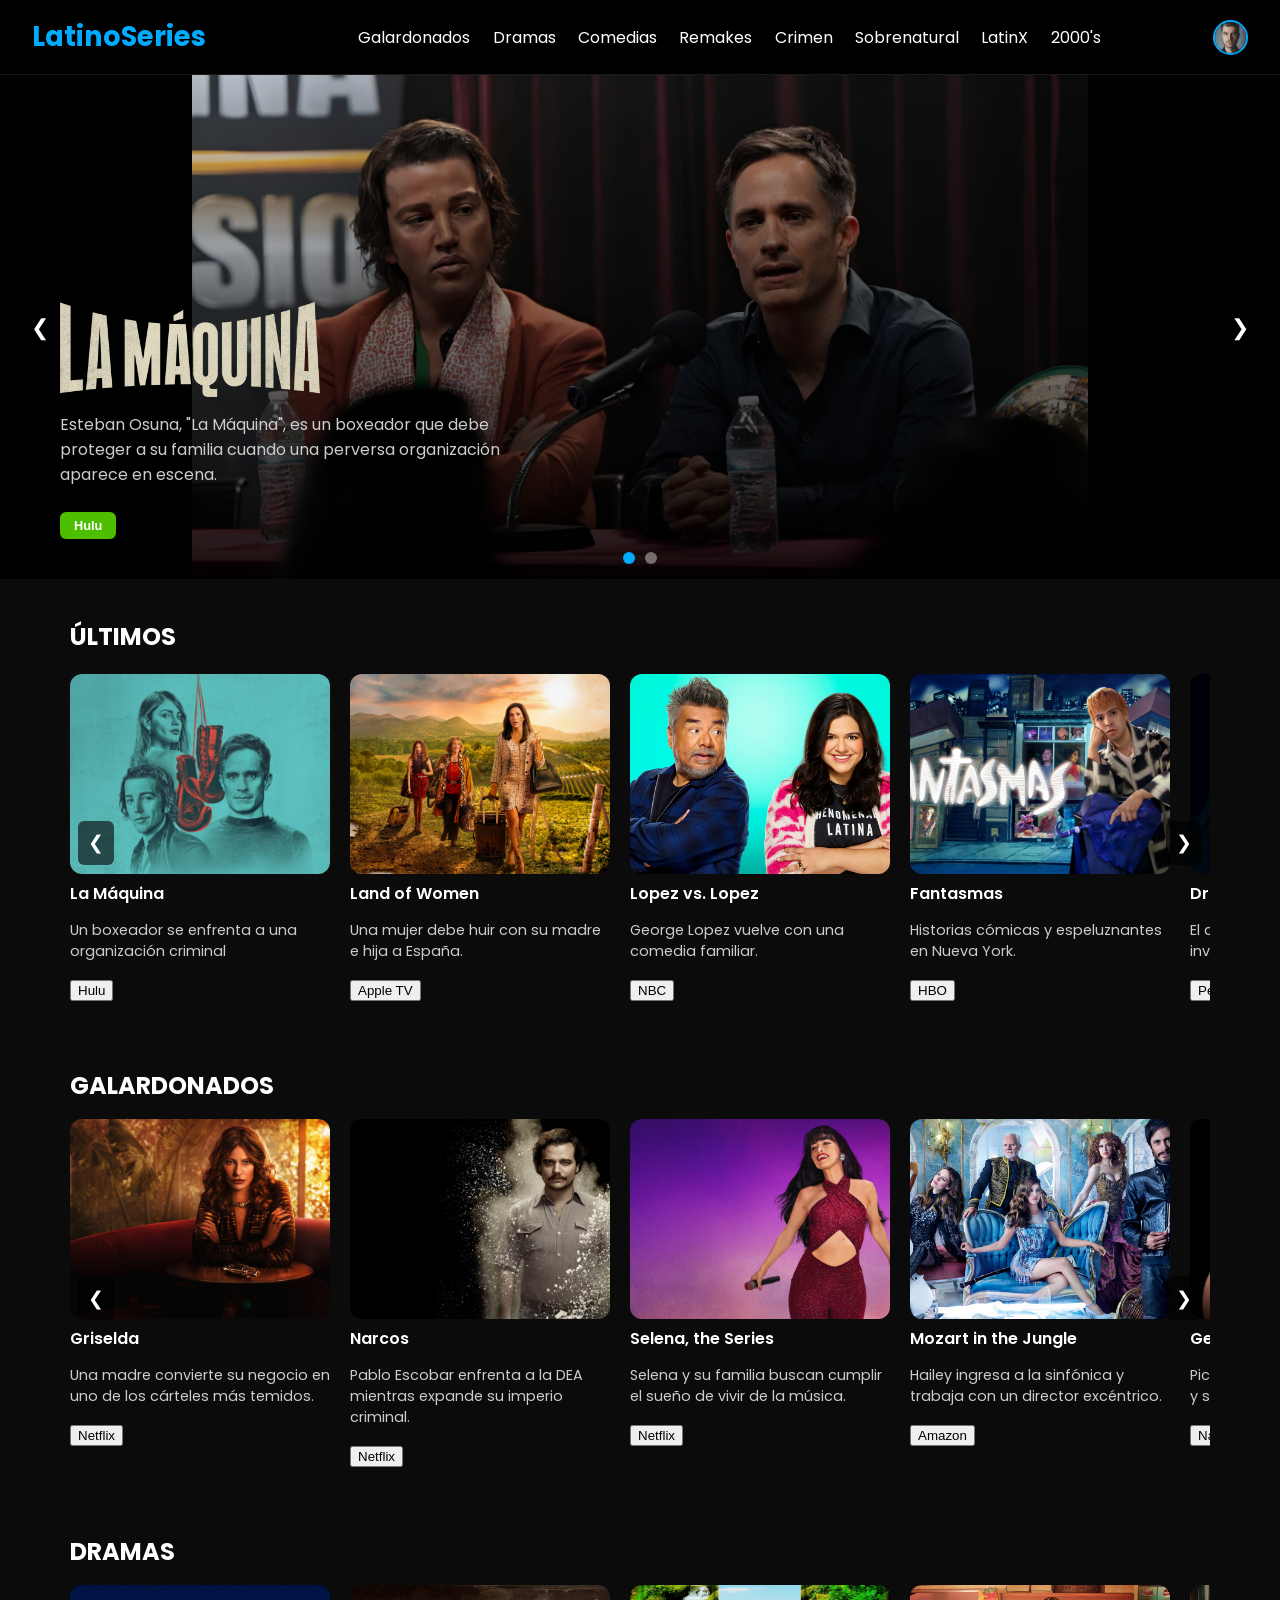
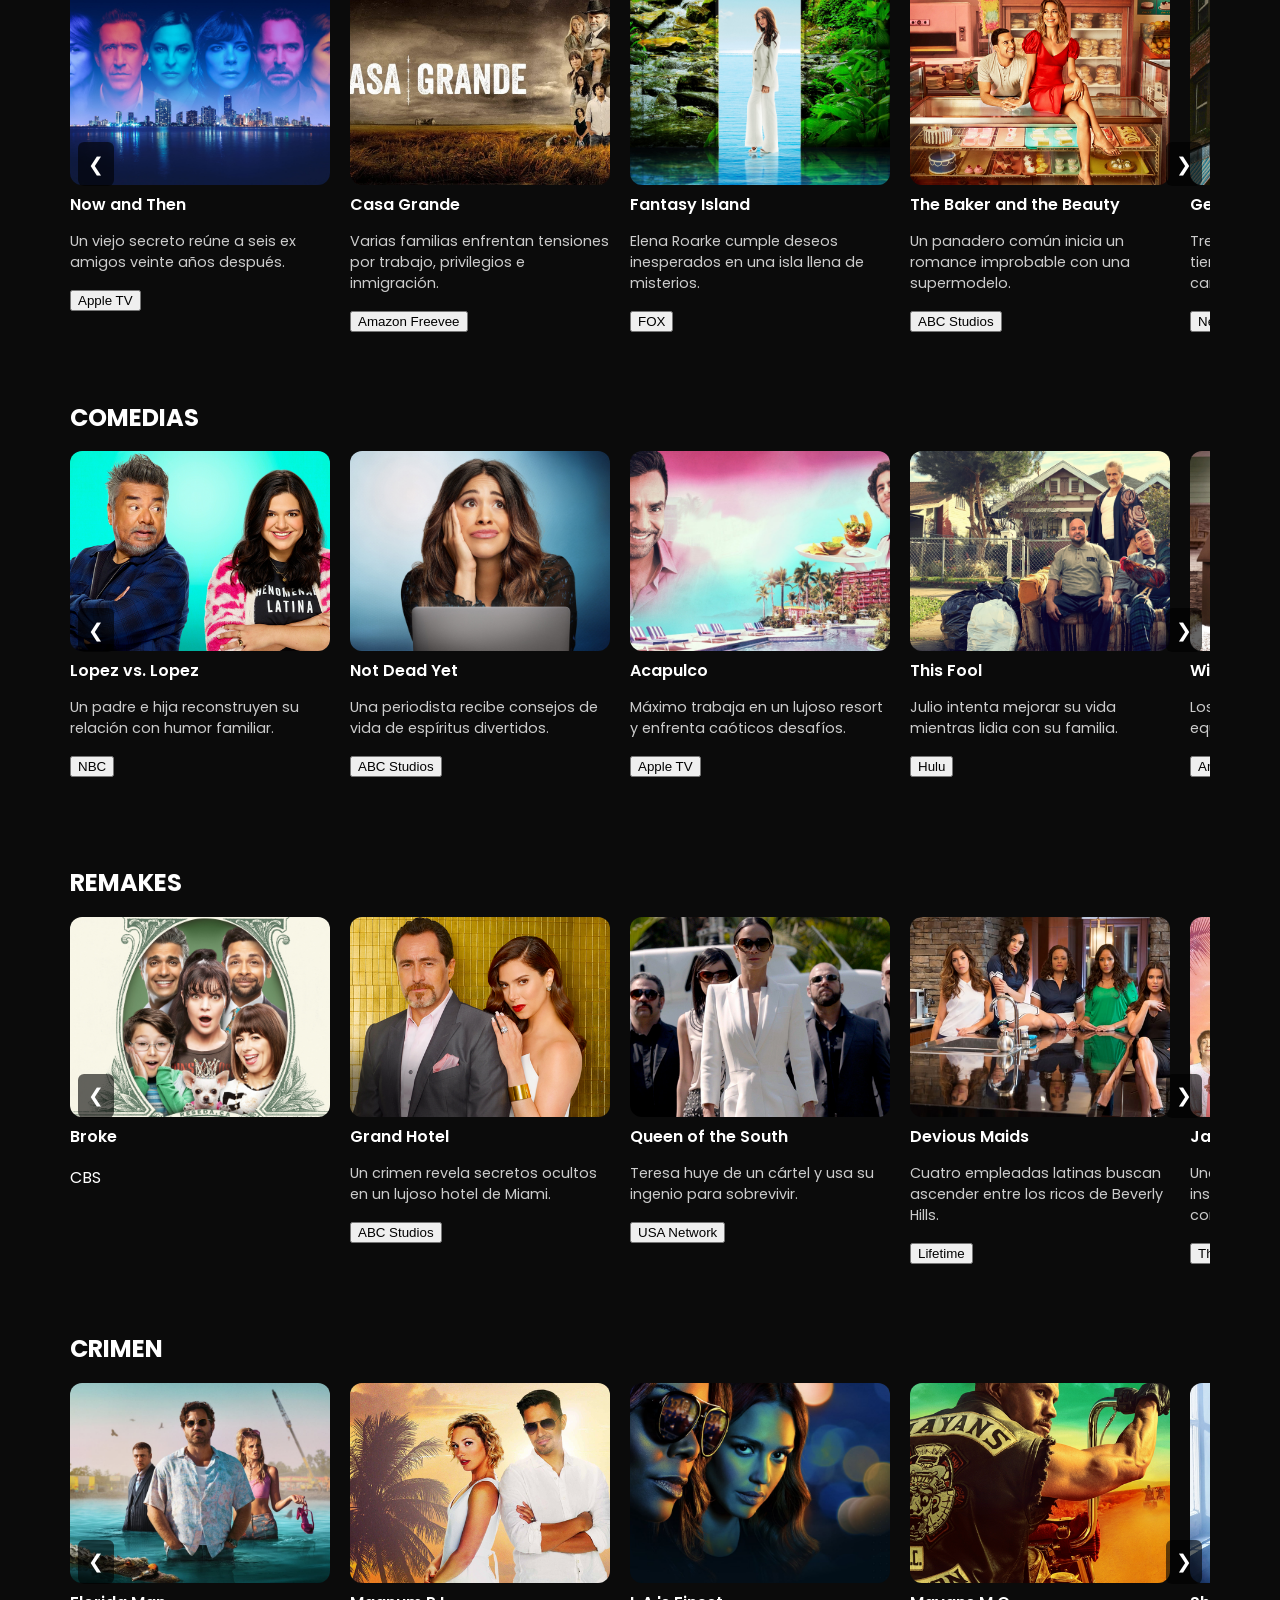
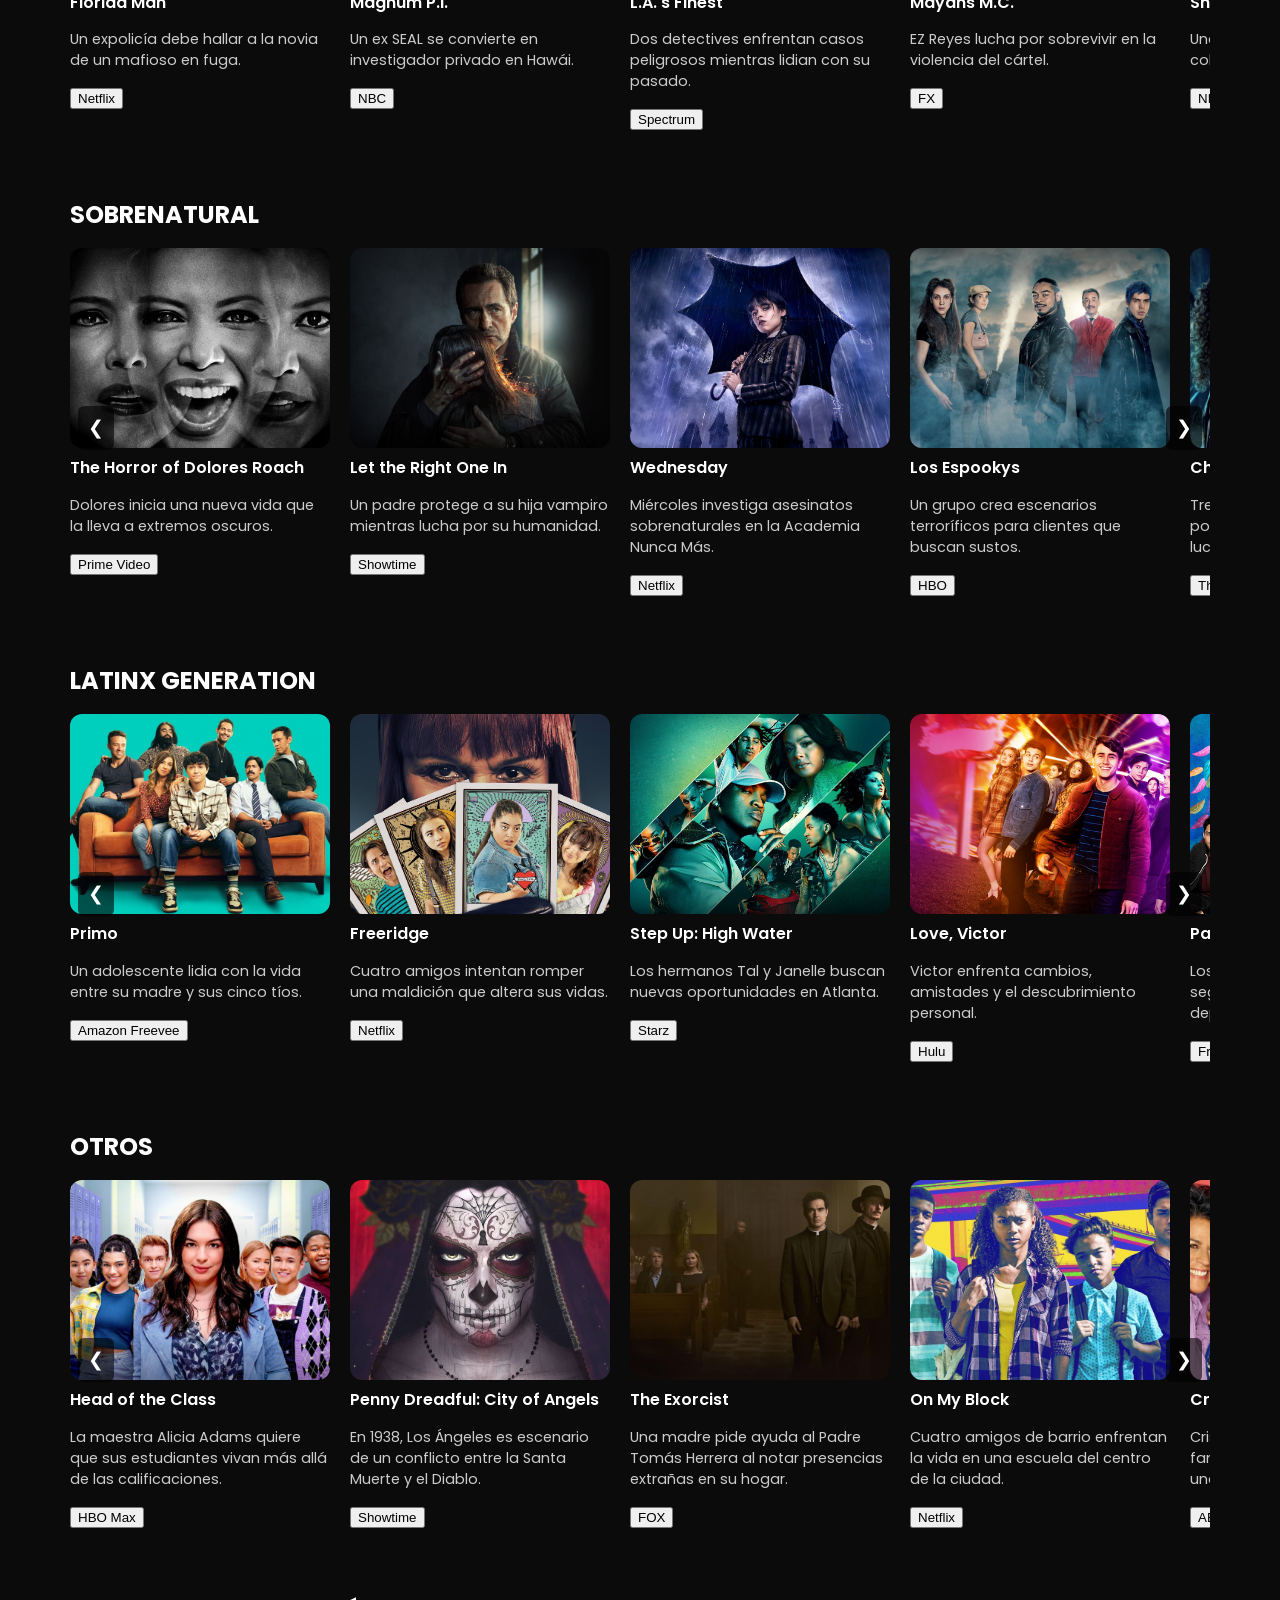
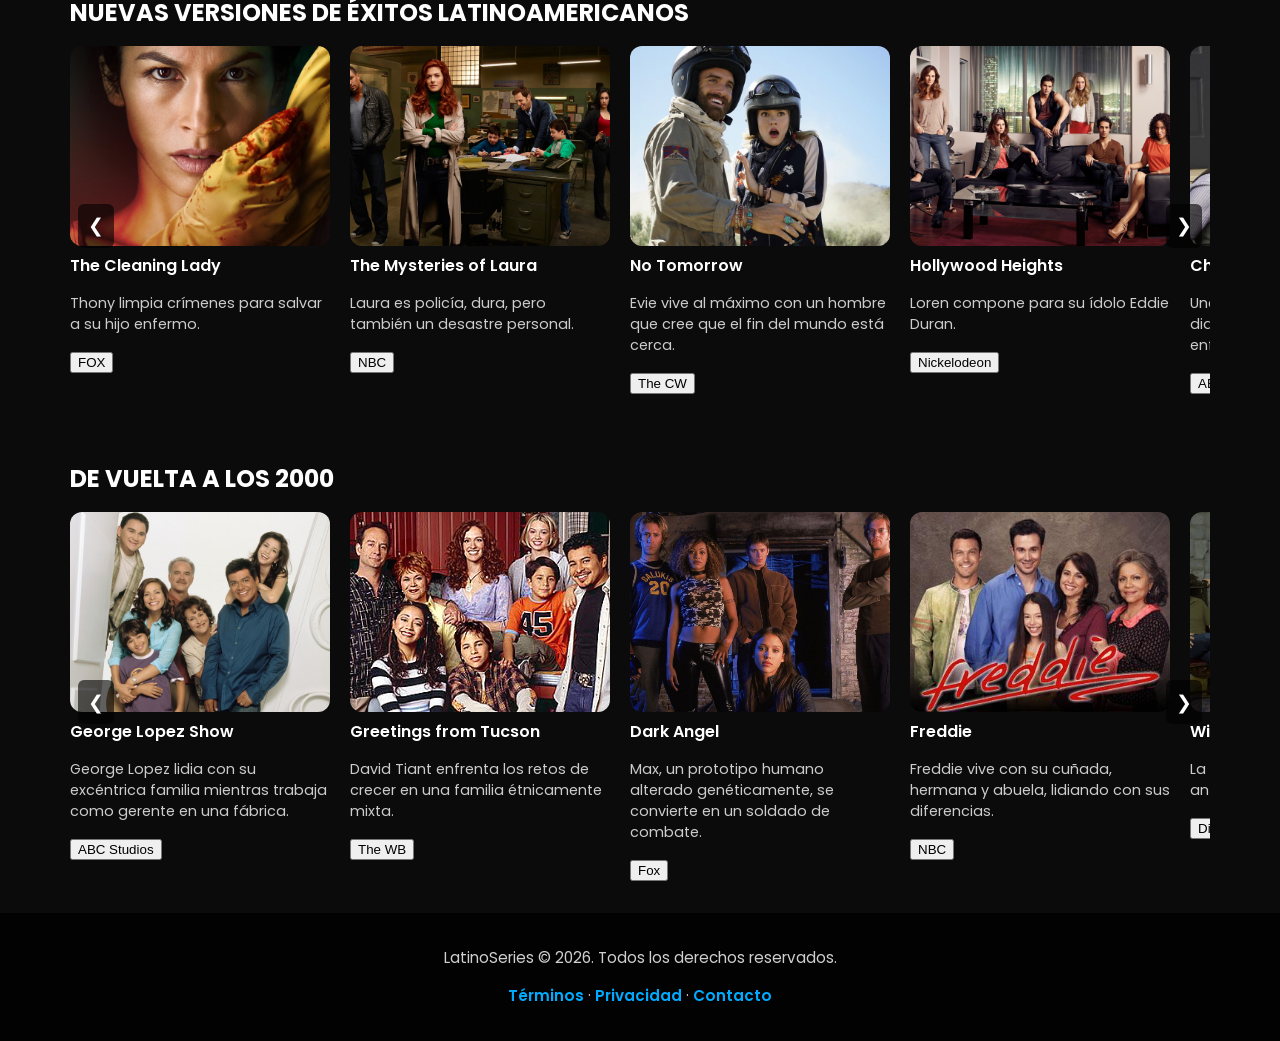
==== commit 2f7c2b09: "Unificación y mejoras del carrusel, galerías y navegación:" ====
--- a/index.html
+++ b/index.html
@@ -6,30 +6,26 @@
   <title>LatinoSeries</title>
 
   <link rel="stylesheet" href="style.css" />
-
   <link href="https://fonts.googleapis.com/css2?family=Poppins:wght@300;400;500;600;700&display=swap" rel="stylesheet" />
   <link rel="stylesheet" href="https://cdnjs.cloudflare.com/ajax/libs/font-awesome/6.5.0/css/all.min.css" />
 </head>
-
 <body>
   <!-- NAVBAR -->
   <header class="navbar">
     <div class="navbar-container">
       <h1 class="logo">LatinoSeries</h1>
-
       <nav class="menu">
         <ul class="menu-list" id="menu-list">
-          <li><a href="#">Destacados</a></li>
-          <li><a href="#">Dramas</a></li>
-          <li><a href="#">Comedias</a></li>
-          <li><a href="#">Remakes</a></li>
-          <li><a href="#">Crimen</a></li>
-          <li><a href="#">Sobrenatural</a></li>
-          <li><a href="#">LatinX</a></li>
-          <li><a href="#">Familia</a></li>
+          <li><a href="#galardonados">Galardonados</a></li>
+          <li><a href="#dramas">Dramas</a></li>
+          <li><a href="#comedias">Comedias</a></li>
+          <li><a href="#remakes">Remakes</a></li>
+          <li><a href="#crimen">Crimen</a></li>
+          <li><a href="#sobrenatural">Sobrenatural</a></li>
+          <li><a href="#latinx">LatinX</a></li>
+          <li><a href="#vuelta-2000">2000's</a></li>
         </ul>
       </nav>
-
       <div class="profile">
         <img src="img/profile.jpg" alt="Perfil" class="profile-picture" />
         <button class="menu-toggle" id="menu-toggle">
@@ -39,14 +35,9 @@
     </div>
   </header>
 
-  <!-- SIDEBAR -->
-  <div class="sidebar"></div>
-
   <!-- FEATURED SLIDER -->
   <div class="featured-slider-container">
     <div class="featured-slider">
-
-      <!-- Slide 1 -->
       <section class="featured-content" data-bg="img/f-5.jpg">
         <img class="featured-title" src="img/f-t-4.png" alt="La Máquina">
         <p class="featured-desc">
@@ -54,8 +45,6 @@
         </p>
         <button class="featured-button">Hulu</button>
       </section>
-
-      <!-- Slide 2 -->
       <section class="featured-content" data-bg="img/f-6.png">
         <img class="featured-title" src="img/f-t-5.png" alt="Acapulco">
         <p class="featured-desc">
@@ -63,7 +52,6 @@
         </p>
         <button class="featured-button">Apple TV</button>
       </section>
-
     </div>
 
     <!-- NAV BUTTONS -->
@@ -74,165 +62,660 @@
     <div class="slider-indicators" id="indicators"></div>
   </div>
 
-  <!-- PROYECTOS -->
+  <!-- ÚLTIMOS -->
   <section class="projects-section">
-    <h2 class="movie-list-title">OTROS PROYECTOS</h2>
-    <div class="movie-list-wrapper drag-scroll">
-      <div class="movie-list">
-
-        <div class="movie-list-item">
-          <img class="movie-list-item-img" src="img/lamaquina.jpg" alt="">
-          <span class="movie-list-item-title">La Máquina</span>
-          <p class="movie-list-item-desc">Un boxeador se enfrenta a una organización criminal</p>
-          <button class="movie-list-item-button">Hulu</button>
-        </div>
-
-        <div class="movie-list-item">
-          <img class="movie-list-item-img" src="img/landofwomen.jpg" alt="">
-          <span class="movie-list-item-title">Land of Women</span>
-          <p class="movie-list-item-desc">Una mujer debe huir con su madre e hija a España.</p>
-          <button class="movie-list-item-button">Apple TV</button>
-        </div>
-
-        <div class="movie-list-item">
-          <img class="movie-list-item-img" src="img/lopezvslopez.png" alt="">
-          <span class="movie-list-item-title">Lopez vs. Lopez</span>
-          <p class="movie-list-item-desc">George Lopez vuelve con una comedia familiar.</p>
-          <button class="movie-list-item-button">NBC</button>
-        </div>
-
-        <div class="movie-list-item">
-          <img class="movie-list-item-img" src="img/fantasmas.jpg" alt="">
-          <span class="movie-list-item-title">Fantasmas</span>
-          <p class="movie-list-item-desc">Historias cómicas y espeluznantes en Nueva York.</p>
-          <button class="movie-list-item-button">HBO</button>
-        </div>
-
-      </div>
-    </div>
-  </section>
-
-  <!-- CONTENIDO PRINCIPAL -->
-  <main class="main-content">
-
-    <!--  -->
-    <div class="movie-list-container">
-      <h1 class="movie-list-title">GALARDONADOS</h1>
-      <div class="movie-list-wrapper">
-        <div class="movie-list">
-
+    <h2 class="movie-list-title">ÚLTIMOS</h2>
+    <div class="carousel-row">
+      <button class="row-btn row-btn-prev">&#10094;</button>
+      <div class="movie-list-wrapper">
+        <div class="movie-list">
           <div class="movie-list-item">
-            <img class="movie-list-item-img" src="img/griselda.jpg" alt="">
-            <span class="movie-list-item-title">Griselda</span>
-            <p class="movie-list-item-desc">La creadora de uno de los cárteles más rentables de la historia.</p>
-            <button class="movie-list-item-button">Netflix</button>
+            <img class="movie-list-item-img" src="img/lamaquina.jpg" alt="">
+            <span class="movie-list-item-title">La Máquina</span>
+            <p class="movie-list-item-desc">Un boxeador se enfrenta a una organización criminal</p>
+            <button class="movie-list-item-button">Hulu</button>
           </div>
-
           <div class="movie-list-item">
-            <img class="movie-list-item-img" src="img/narcos.jpg" alt="">
-            <span class="movie-list-item-title">Narcos</span>
-            <p class="movie-list-item-desc">Pablo Escobar se enfrenta al gobierno colombiano y a EE.UU.</p>
-            <button class="movie-list-item-button">Netflix</button>
-          </div>
-
-           <div class="movie-list-item">
-            <img class="movie-list-item-img" src="img/selena.jpg" alt="">
-            <span class="movie-list-item-title">Selena, the Series</span>
-            <p class="movie-list-item-desc">Selena y familia buscan cumplir el sueño de vivir de la música</p>
-            <button class="movie-list-item-button">Netflix</button>
-          </div>
-          
-          <div class="movie-list-item">
-            <img class="movie-list-item-img" src="img/mozartinthejungle.png" alt="">
-            <span class="movie-list-item-title">Mozart in the Jungle</span>
-            <p class="movie-list-item-desc">Hailey conoce a Gustavo, un excéntrico director de orquesta</p>
-            <button class="movie-list-item-button">Amazon</button>
-          </div>
-
-          <div class="movie-list-item">
-            <img class="movie-list-item-img" src="img/genius.jpg" alt="">
-            <span class="movie-list-item-title">Genius: Picasso</span>
-            <p class="movie-list-item-desc">La vida del genio español, ambientado en 1930</p>
-            <button class="movie-list-item-button">National Geographic</button>
-          </div>
-
-          <div class="movie-list-item">
-            <img class="movie-list-item-img" src="img/americancrime.png" alt="">
-            <span class="movie-list-item-title">American Crime Story: Versace</span>
-            <p class="movie-list-item-desc">El crimen de Versace desenmascaró a un asesino en serie</p>
-            <button class="movie-list-item-button">FX</button>
-          </div>
-
-          <div class="movie-list-item">
-            <img class="movie-list-item-img" src="img/onedayatatime.jpg" alt="">
-            <span class="movie-list-item-title">One Day at a Time</span>
-            <p class="movie-list-item-desc">Una mamá soltera lleva adelante un hogar lleno de hormonas revueltas</p>
-            <button class="movie-list-item-button">Netflix</button>
-          </div>
-
-        </div>
-      </div>
-    </div>
-
-    <div class="movie-list-container">
-      <h1 class="movie-list-title">DRAMAS</h1>
-      <div class="movie-list-wrapper">
-        <div class="movie-list">
-
-          <div class="movie-list-item">
-            <img class="movie-list-item-img" src="img/nowandthen.jpg" alt="">
-            <span class="movie-list-item-title">Now and Then</span>
-            <p class="movie-list-item-desc">Un secreto acecha a seis ex amigos de la Universidad veinte años después</p>
+            <img class="movie-list-item-img" src="img/landofwomen.jpg" alt="">
+            <span class="movie-list-item-title">Land of Women</span>
+            <p class="movie-list-item-desc">Una mujer debe huir con su madre e hija a España.</p>
             <button class="movie-list-item-button">Apple TV</button>
           </div>
-
           <div class="movie-list-item">
-            <img class="movie-list-item-img" src="img/casagrande.jpg" alt="">
-            <span class="movie-list-item-title">Casa Grande</span>
-            <p class="movie-list-item-desc">Familias enfrentadas por la realidad de la inmigración en EE.UU.</p>
-            <button class="movie-list-item-button">Amazon Freevee</button>
+            <img class="movie-list-item-img" src="img/lopezvslopez.png" alt="">
+            <span class="movie-list-item-title">Lopez vs. Lopez</span>
+            <p class="movie-list-item-desc">George Lopez vuelve con una comedia familiar.</p>
+            <button class="movie-list-item-button">NBC</button>
           </div>
-
-           <div class="movie-list-item">
-            <img class="movie-list-item-img" src="img/fantasyisland.jpg" alt="">
-            <span class="movie-list-item-title">Fantasy Island</span>
-            <p class="movie-list-item-desc">Elena Roarke es la nueva administradora de la misteriosa isla</p>
-            <button class="movie-list-item-button">FOX</button>
+          <div class="movie-list-item">
+            <img class="movie-list-item-img" src="img/fantasmas.jpg" alt="">
+            <span class="movie-list-item-title">Fantasmas</span>
+            <p class="movie-list-item-desc">Historias cómicas y espeluznantes en Nueva York.</p>
+            <button class="movie-list-item-button">HBO</button>
           </div>
-          
           <div class="movie-list-item">
-            <img class="movie-list-item-img" src="img/bakerandbeauty.png" alt="">
-            <span class="movie-list-item-title">The Baker and the Beauty</span>
-            <p class="movie-list-item-desc">Un panadero se enamora de una supermodelo</p>
-            <button class="movie-list-item-button">ABC Studios</button>
+            <img class="movie-list-item-img" src="img/drdeath.jpg" alt="">
+            <span class="movie-list-item-title">Dr. Death</span>
+            <p class="movie-list-item-desc">El cirujano Paolo Macchiarini es investigado por una periodista</p>
+            <button class="movie-list-item-button">Peacock</button>
           </div>
-
-          <div class="movie-list-item">
-            <img class="movie-list-item-img" src="img/gentefied.jpg" alt="">
-            <span class="movie-list-item-title">Gentefied</span>
-            <p class="movie-list-item-desc">Tres primos trabajan en la tienda de su abuelo</p>
-            <button class="movie-list-item-button">Netflix</button>
-          </div>
-
-          <div class="movie-list-item">
-            <img class="movie-list-item-img" src="img/vida.png" alt="">
-            <span class="movie-list-item-title">Vida</span>
-            <p class="movie-list-item-desc">Emma y Lyn descubren secretos de su madre</p>
-            <button class="movie-list-item-button">Starz</button>
-          </div>
-
-          <div class="movie-list-item">
-            <img class="movie-list-item-img" src="img/cane.png" alt="">
-            <span class="movie-list-item-title">Cane</span>
-            <p class="movie-list-item-desc">Alex Vega asume el control de los negocios de su familia</p>
-            <button class="movie-list-item-button">CBS</button>
-          </div>
-        </div>
-      </div>
-    </div>
-
-  </main>
+        </div>
+      </div>
+      <button class="row-btn row-btn-next">&#10095;</button>
+    </div>
+  </section>
+
+<!-- GALARDONADOS -->
+<div id="galardonados" class="movie-list-container">
+  <h1 class="movie-list-title">GALARDONADOS</h1>
+  <div class="carousel-row">
+    <button class="row-btn row-btn-prev">&#10094;</button>
+    <div class="movie-list-wrapper">
+
+<div class="movie-list-item">
+    <img class="movie-list-item-img" src="img/griselda.jpg" alt="">
+    <span class="movie-list-item-title">Griselda</span>
+    <p class="movie-list-item-desc">Una madre convierte su negocio en uno de los cárteles más temidos.</p>
+    <button class="movie-list-item-button">Netflix</button>
+</div>
+
+<div class="movie-list-item">
+    <img class="movie-list-item-img" src="img/narcos.jpg" alt="">
+    <span class="movie-list-item-title">Narcos</span>
+    <p class="movie-list-item-desc">Pablo Escobar enfrenta a la DEA mientras expande su imperio criminal.</p>
+    <button class="movie-list-item-button">Netflix</button>
+</div>
+
+<div class="movie-list-item">
+    <img class="movie-list-item-img" src="img/selena.jpg" alt="">
+    <span class="movie-list-item-title">Selena, the Series</span>
+    <p class="movie-list-item-desc">Selena y su familia buscan cumplir el sueño de vivir de la música.</p>
+    <button class="movie-list-item-button">Netflix</button>
+</div>
+
+<div class="movie-list-item">
+    <img class="movie-list-item-img" src="img/mozartinthejungle.png" alt="">
+    <span class="movie-list-item-title">Mozart in the Jungle</span>
+    <p class="movie-list-item-desc">Hailey ingresa a la sinfónica y trabaja con un director excéntrico.</p>
+    <button class="movie-list-item-button">Amazon</button>
+</div>
+
+<div class="movie-list-item">
+    <img class="movie-list-item-img" src="img/genius.jpg" alt="">
+    <span class="movie-list-item-title">Genius: Picasso</span>
+    <p class="movie-list-item-desc">Picasso lucha con su arte, su genio y su agitada vida personal.</p>
+    <button class="movie-list-item-button">National Geographic</button>
+</div>
+
+<div class="movie-list-item">
+    <img class="movie-list-item-img" src="img/americancrime.png" alt="">
+    <span class="movie-list-item-title">American Crime Story: Versace</span>
+    <p class="movie-list-item-desc">El asesinato de Versace revela la persecución del asesino Andrew Cunanan.</p>
+    <button class="movie-list-item-button">FX</button>
+</div>
+
+<div class="movie-list-item">
+    <img class="movie-list-item-img" src="img/onedayatatime.jpg" alt="">
+    <span class="movie-list-item-title">One Day at a Time</span>
+    <p class="movie-list-item-desc">Una mamá soltera enfrenta la vida familiar junto a su hija y madre.</p>
+    <button class="movie-list-item-button">Netflix</button>
+</div>
+    </div>
+
+    <button class="row-btn row-btn-next">&#10095;</button>
+  </div>
+</div>
+
+
+  <!-- DRAMAS -->
+  <div id="dramas" class="movie-list-container">
+    <h1 class="movie-list-title">DRAMAS</h1>
+    <div class="carousel-row">
+      <button class="row-btn row-btn-prev">&#10094;</button>
+      <div class="movie-list-wrapper">
+
+    <div class="movie-list-item">
+        <img class="movie-list-item-img" src="img/nowandthen.jpg" alt="">
+        <span class="movie-list-item-title">Now and Then</span>
+        <p class="movie-list-item-desc">Un viejo secreto reúne a seis ex amigos veinte años después.</p>
+        <button class="movie-list-item-button">Apple TV</button>
+    </div>
+
+    <div class="movie-list-item">
+        <img class="movie-list-item-img" src="img/casagrande.jpg" alt="">
+        <span class="movie-list-item-title">Casa Grande</span>
+        <p class="movie-list-item-desc">Varias familias enfrentan tensiones por trabajo, privilegios e inmigración.</p>
+        <button class="movie-list-item-button">Amazon Freevee</button>
+    </div>
+
+    <div class="movie-list-item">
+        <img class="movie-list-item-img" src="img/fantasyisland.jpg" alt="">
+        <span class="movie-list-item-title">Fantasy Island</span>
+        <p class="movie-list-item-desc">Elena Roarke cumple deseos inesperados en una isla llena de misterios.</p>
+        <button class="movie-list-item-button">FOX</button>
+    </div>
+
+    <div class="movie-list-item">
+        <img class="movie-list-item-img" src="img/bakerandbeauty.png" alt="">
+        <span class="movie-list-item-title">The Baker and the Beauty</span>
+        <p class="movie-list-item-desc">Un panadero común inicia un romance improbable con una supermodelo.</p>
+        <button class="movie-list-item-button">ABC Studios</button>
+    </div>
+
+    <div class="movie-list-item">
+        <img class="movie-list-item-img" src="img/gentefied.jpg" alt="">
+        <span class="movie-list-item-title">Gentefied</span>
+        <p class="movie-list-item-desc">Tres primos intentan salvar la tienda familiar mientras enfrentan cambios.</p>
+        <button class="movie-list-item-button">Netflix</button>
+    </div>
+
+    <div class="movie-list-item">
+        <img class="movie-list-item-img" src="img/vida.png" alt="">
+        <span class="movie-list-item-title">Vida</span>
+        <p class="movie-list-item-desc">Dos hermanas descubren secretos familiares al volver a su barrio.</p>
+        <button class="movie-list-item-button">Starz</button>
+    </div>
+
+    <div class="movie-list-item">
+        <img class="movie-list-item-img" src="img/cane.png" alt="">
+        <span class="movie-list-item-title">Cane</span>
+        <p class="movie-list-item-desc">Alex Vega enfrenta poder y traiciones al liderar el negocio familiar.</p>
+        <button class="movie-list-item-button">CBS</button>
+    </div>       
+
+      </div>
+      <button class="row-btn row-btn-next">&#10095;</button>
+    </div>
+  </div>
+
+  <!-- COMEDIAS -->
+  <div id="comedias" class="movie-list-container">
+    <h1 class="movie-list-title">COMEDIAS</h1>
+    <div class="carousel-row">
+      <button class="row-btn row-btn-prev">&#10094;</button>
+      <div class="movie-list-wrapper">
+        <div class="movie-list">
+
+    <div class="movie-list-item">
+        <img class="movie-list-item-img" src="img/lopezvslopez.png" alt="">
+        <span class="movie-list-item-title">Lopez vs. Lopez</span>
+        <p class="movie-list-item-desc">Un padre e hija reconstruyen su relación con humor familiar.</p>
+        <button class="movie-list-item-button">NBC</button>
+    </div>
+
+    <div class="movie-list-item">
+        <img class="movie-list-item-img" src="img/notdeadyet.jpg" alt="">
+        <span class="movie-list-item-title">Not Dead Yet</span>
+        <p class="movie-list-item-desc">Una periodista recibe consejos de vida de espíritus divertidos.</p>
+        <button class="movie-list-item-button">ABC Studios</button>
+    </div>
+
+    <div class="movie-list-item">
+        <img class="movie-list-item-img" src="img/acapulco.jpg" alt="">
+        <span class="movie-list-item-title">Acapulco</span>
+        <p class="movie-list-item-desc">Máximo trabaja en un lujoso resort y enfrenta caóticos desafíos.</p>
+        <button class="movie-list-item-button">Apple TV</button>
+    </div>
+
+    <div class="movie-list-item">
+        <img class="movie-list-item-img" src="img/thisfool.jpg" alt="">
+        <span class="movie-list-item-title">This Fool</span>
+        <p class="movie-list-item-desc">Julio intenta mejorar su vida mientras lidia con su familia.</p>
+        <button class="movie-list-item-button">Hulu</button>
+    </div>
+
+    <div class="movie-list-item">
+        <img class="movie-list-item-img" src="img/withlove.jpg" alt="">
+        <span class="movie-list-item-title">With Love</span>
+        <p class="movie-list-item-desc">Los hermanos Díaz buscan amor, equilibrio y nuevos comienzos.</p>
+        <button class="movie-list-item-button">Amazon Prime Video</button>
+    </div>
+
+    <div class="movie-list-item">
+        <img class="movie-list-item-img" src="img/losgarcia.jpg" alt="">
+        <span class="movie-list-item-title">Los Garcia</span>
+        <p class="movie-list-item-desc">Los hermanos García regresan ahora como padres con nuevas historias.</p>
+        <button class="movie-list-item-button">HBO Max</button>
+    </div>
+
+    <div class="movie-list-item">
+        <img class="movie-list-item-img" src="img/superstore.png" alt="">
+        <span class="movie-list-item-title">Superstore</span>
+        <p class="movie-list-item-desc">Empleados desastrosos sobreviven al caos diario de un megastore.</p>
+        <button class="movie-list-item-button">NBC</button>
+    </div>
+
+    <div class="movie-list-item">
+        <img class="movie-list-item-img" src="img/telenovela.png" alt="">
+        <span class="movie-list-item-title">Telenovela</span>
+        <p class="movie-list-item-desc">El caos detrás de cámaras supera al drama de la telenovela.</p>
+        <button class="movie-list-item-button">FOX</button>
+    </div>
+        </div>
+      </div>
+      <button class="row-btn row-btn-next">&#10095;</button>
+    </div>
+  </div>
+
+  <!-- REMAKES -->
+  <div id="remakes" class="movie-list-container">
+    <h1 class="movie-list-title">REMAKES</h1>
+    <div class="carousel-row">
+      <button class="row-btn row-btn-prev">&#10094;</button>
+      <div class="movie-list-wrapper">
+        <div class="movie-list">
+
+    <div class="movie-list-item">
+        <img class="movie-list-item-img" src="img/broke.jpg" alt="">
+        <span class="movie-list-item-title">Broke</span>
+        <p class="movie
+        <button class="movie-list-item-button">CBS</button>
+    </div>
+
+    <div class="movie-list-item">
+        <img class="movie-list-item-img" src="img/grandhotel.png" alt="">
+        <span class="movie-list-item-title">Grand Hotel</span>
+        <p class="movie-list-item-desc">Un crimen revela secretos ocultos en un lujoso hotel de Miami.</p>
+        <button class="movie-list-item-button">ABC Studios</button>
+    </div>
+
+    <div class="movie-list-item">
+        <img class="movie-list-item-img" src="img/queenofthesouth.png" alt="">
+        <span class="movie-list-item-title">Queen of the South</span>
+        <p class="movie-list-item-desc">Teresa huye de un cártel y usa su ingenio para sobrevivir.</p>
+        <button class="movie-list-item-button">USA Network</button>
+    </div>
+
+    <div class="movie-list-item">
+        <img class="movie-list-item-img" src="img/deviousmaids.png" alt="">
+        <span class="movie-list-item-title">Devious Maids</span>
+        <p class="movie-list-item-desc">Cuatro empleadas latinas buscan ascender entre los ricos de Beverly Hills.</p>
+        <button class="movie-list-item-button">Lifetime</button>
+    </div>
+
+    <div class="movie-list-item">
+        <img class="movie-list-item-img" src="img/janethevirgin.png" alt="">
+        <span class="movie-list-item-title">Jane The Virgin</span>
+        <p class="movie-list-item-desc">Una joven descubre que fue inseminada accidentalmente en un control médico.</p>
+        <button class="movie-list-item-button">The CW</button>
+    </div>
+
+    <div class="movie-list-item">
+        <img class="movie-list-item-img" src="img/uglybetty.jpg" alt="">
+        <span class="movie-list-item-title">Ugly Betty</span>
+        <p class="movie-list-item-desc">Betty desafía prejuicios y triunfa en una revista de moda competitiva.</p>
+        <button class="movie-list-item-button">ABC Studios</button>
+    </div>
+
+        </div>
+      </div>
+      <button class="row-btn row-btn-next">&#10095;</button>
+    </div>
+  </div>
+
+  <!-- CRIMEN -->
+  <div id="crimen" class="movie-list-container">
+    <h1 class="movie-list-title">CRIMEN</h1>
+    <div class="carousel-row">
+      <button class="row-btn row-btn-prev">&#10094;</button>
+      <div class="movie-list-wrapper">
+        <div class="movie-list">
+
+<div class="movie-list-item">
+    <img class="movie-list-item-img" src="img/floridaman.jpg" alt="">
+    <span class="movie-list-item-title">Florida Man</span>
+    <p class="movie-list-item-desc">Un expolicía debe hallar a la novia de un mafioso en fuga.</p>
+    <button class="movie-list-item-button">Netflix</button>
+</div>
+
+<div class="movie-list-item">
+    <img class="movie-list-item-img" src="img/magnumpi.png" alt="">
+    <span class="movie-list-item-title">Magnum P.I.</span>
+    <p class="movie-list-item-desc">Un ex SEAL se convierte en investigador privado en Hawái.</p>
+    <button class="movie-list-item-button">NBC</button>
+</div>
+
+<div class="movie-list-item">
+    <img class="movie-list-item-img" src="img/lasfinest.jpg" alt="">
+    <span class="movie-list-item-title">L.A.'s Finest</span>
+    <p class="movie-list-item-desc">Dos detectives enfrentan casos peligrosos mientras lidian con su pasado.</p>
+    <button class="movie-list-item-button">Spectrum</button>
+</div>
+
+<div class="movie-list-item">
+    <img class="movie-list-item-img" src="img/mayansmc.png" alt="">
+    <span class="movie-list-item-title">Mayans M.C.</span>
+    <p class="movie-list-item-desc">EZ Reyes lucha por sobrevivir en la violencia del cártel.</p>
+    <button class="movie-list-item-button">FX</button>
+</div>
+
+<div class="movie-list-item">
+    <img class="movie-list-item-img" src="img/shadesofblue.png" alt="">
+    <span class="movie-list-item-title">Shades of Blue</span>
+    <p class="movie-list-item-desc">Una policía corrupta es obligada a colaborar con el FBI.</p>
+    <button class="movie-list-item-button">NBC</button>
+  </div>
+
+  <div class="movie-list-item">
+    <img class="movie-list-item-img" src="img/thebridge.jpg" alt="">
+    <span class="movie-list-item-title">The Bridge</span>
+    <p class="movie-list-item-desc">Dos detectives cazan a un asesino que opera entre dos fronteras.</p>
+    <button class="movie-list-item-button">FX</button>
+  </div>
+
+  <div class="movie-list-item">
+    <img class="movie-list-item-img" src="img/matador.jpg" alt="">
+    <span class="movie-list-item-title">Matador</span>
+    <p class="movie-list-item-desc">Un futbolista famoso lleva una doble vida como agente de la CIA.</p>
+    <button class="movie-list-item-button">El Rey Network</button>
+  </div>
+
+  <div class="movie-list-item">
+    <img class="movie-list-item-img" src="img/magnumpi.png" alt="">
+    <span class="movie-list-item-title">Magnum P.I.</span>
+    <p class="movie-list-item-desc">Un ex SEAL se convierte en investigador privado en Hawái.</p>
+    <button class="movie-list-item-button">NBC</button>
+  </div>
+
+        </div>
+      </div>
+      <button class="row-btn row-btn-next">&#10095;</button>
+    </div>
+  </div>
+
+  <!-- SOBRENATURAL -->
+  <div id="sobrenatural" class="movie-list-container">
+    <h1 class="movie-list-title">SOBRENATURAL</h1>
+    <div class="carousel-row">
+      <button class="row-btn row-btn-prev">&#10094;</button>
+      <div class="movie-list-wrapper">
+        <div class="movie-list">
+
+<div class="movie-list-item">
+    <img class="movie-list-item-img" src="img/thehorrorofdoloresroach.jpg" alt="">
+    <span class="movie-list-item-title">The Horror of Dolores Roach</span>
+    <p class="movie-list-item-desc">Dolores inicia una nueva vida que la lleva a extremos oscuros.</p>
+    <button class="movie-list-item-button">Prime Video</button>
+</div>
+
+<div class="movie-list-item">
+    <img class="movie-list-item-img" src="img/lettherightonein.jpg" alt="">
+    <span class="movie-list-item-title">Let the Right One In</span>
+    <p class="movie-list-item-desc">Un padre protege a su hija vampiro mientras lucha por su humanidad.</p>
+    <button class="movie-list-item-button">Showtime</button>
+</div>
+
+<div class="movie-list-item">
+    <img class="movie-list-item-img" src="img/wednesday.jpg" alt="">
+    <span class="movie-list-item-title">Wednesday</span>
+    <p class="movie-list-item-desc">Miércoles investiga asesinatos sobrenaturales en la Academia Nunca Más.</p>
+    <button class="movie-list-item-button">Netflix</button>
+</div>
+
+<div class="movie-list-item">
+    <img class="movie-list-item-img" src="img/losespookys.jpg" alt="">
+    <span class="movie-list-item-title">Los Espookys</span>
+    <p class="movie-list-item-desc">Un grupo crea escenarios terroríficos para clientes que buscan sustos.</p>
+    <button class="movie-list-item-button">HBO</button>
+</div>
+
+<div class="movie-list-item">
+    <img class="movie-list-item-img" src="img/charmed.jpg" alt="">
+    <span class="movie-list-item-title">Charmed</span>
+    <p class="movie-list-item-desc">Tres hermanas descubren que son poderosas brujas destinadas a luchar.</p>
+    <button class="movie-list-item-button">The CW</button>
+</div>
+
+<div class="movie-list-item">
+    <img class="movie-list-item-img" src="img/fromdusktilldawn.png" alt="">
+    <span class="movie-list-item-title">From Dusk Till Dawn</span>
+    <p class="movie-list-item-desc">Dos fugitivos terminan atrapados en un club infestado de vampiros.</p>
+    <button class="movie-list-item-button">El Rey Network</button>
+</div>
+        
+        </div>
+      </div>
+      <button class="row-btn row-btn-next">&#10095;</button>
+    </div>
+  </div>
+
+  <!-- LATINX GENERATION -->
+  <div id="latinx" class="movie-list-container">
+    <h1 class="movie-list-title">LATINX GENERATION</h1>
+    <div class="carousel-row">
+      <button class="row-btn row-btn-prev">&#10094;</button>
+      <div class="movie-list-wrapper">
+        <div class="movie-list">
+<div class="movie-list-item">
+    <img class="movie-list-item-img" src="img/primo.jpg" alt="">
+    <span class="movie-list-item-title">Primo</span>
+    <p class="movie-list-item-desc">Un adolescente lidia con la vida entre su madre y sus cinco tíos.</p>
+    <button class="movie-list-item-button">Amazon Freevee</button>
+</div>
+
+<div class="movie-list-item">
+    <img class="movie-list-item-img" src="img/freeridge.jpg" alt="">
+    <span class="movie-list-item-title">Freeridge</span>
+    <p class="movie-list-item-desc">Cuatro amigos intentan romper una maldición que altera sus vidas.</p>
+    <button class="movie-list-item-button">Netflix</button>
+</div>
+
+<div class="movie-list-item">
+    <img class="movie-list-item-img" src="img/stepuphighwater.jpg" alt="">
+    <span class="movie-list-item-title">Step Up: High Water</span>
+    <p class="movie-list-item-desc">Los hermanos Tal y Janelle buscan nuevas oportunidades en Atlanta.</p>
+    <button class="movie-list-item-button">Starz</button>
+</div>
+
+<div class="movie-list-item">
+    <img class="movie-list-item-img" src="img/lovevictor.png" alt="">
+    <span class="movie-list-item-title">Love, Victor</span>
+    <p class="movie-list-item-desc">Victor enfrenta cambios, amistades y el descubrimiento personal.</p>
+    <button class="movie-list-item-button">Hulu</button>
+</div>
+
+<div class="movie-list-item">
+    <img class="movie-list-item-img" src="img/partyoffive.png" alt="">
+    <span class="movie-list-item-title">Party of Five</span>
+    <p class="movie-list-item-desc">Los hermanos Acosta luchan por seguir adelante tras la deportación.</p>
+    <button class="movie-list-item-button">Freeform</button>
+</div>
+
+<div class="movie-list-item">
+    <img class="movie-list-item-img" src="img/eastloshigh.png" alt="">
+    <span class="movie-list-item-title">East Los High</span>
+    <p class="movie-list-item-desc">Baile, romance y drama definen la vida en una escuela del Este de L.A.</p>
+    <button class="movie-list-item-button">Hulu</button>
+</div>
+        </div>
+      </div>
+      <button class="row-btn row-btn-next">&#10095;</button>
+    </div>
+  </div>
+
+  <!-- OTROS -->
+  <div class="movie-list-container">
+    <h1 class="movie-list-title">OTROS</h1>
+    <div class="carousel-row">
+      <button class="row-btn row-btn-prev">&#10094;</button>
+      <div class="movie-list-wrapper">
+        <div class="movie-list">
+
+<div class="movie-list-item">
+    <img class="movie-list-item-img" src="img/headoftheclass.jpg" alt="">
+    <span class="movie-list-item-title">Head of the Class</span>
+    <p class="movie-list-item-desc">La maestra Alicia Adams quiere que sus estudiantes vivan más allá de las calificaciones.</p>
+    <button class="movie-list-item-button">HBO Max</button>
+</div>
+
+<div class="movie-list-item">
+    <img class="movie-list-item-img" src="img/penny dreadful.jpg" alt="">
+    <span class="movie-list-item-title">Penny Dreadful: City of Angels</span>
+    <p class="movie-list-item-desc">En 1938, Los Ángeles es escenario de un conflicto entre la Santa Muerte y el Diablo.</p>
+    <button class="movie-list-item-button">Showtime</button>
+</div>
+
+<div class="movie-list-item">
+    <img class="movie-list-item-img" src="img/theexorcist.jpg" alt="">
+    <span class="movie-list-item-title">The Exorcist</span>
+    <p class="movie-list-item-desc">Una madre pide ayuda al Padre Tomás Herrera al notar presencias extrañas en su hogar.</p>
+    <button class="movie-list-item-button">FOX</button>
+</div>
+
+<div class="movie-list-item">
+    <img class="movie-list-item-img" src="img/onmyblock.jpg" alt="">
+    <span class="movie-list-item-title">On My Block</span>
+    <p class="movie-list-item-desc">Cuatro amigos de barrio enfrentan la vida en una escuela del centro de la ciudad.</p>
+    <button class="movie-list-item-button">Netflix</button>
+</div>
+
+<div class="movie-list-item">
+    <img class="movie-list-item-img" src="img/cristela.jpg" alt="">
+    <span class="movie-list-item-title">Cristela</span>
+    <p class="movie-list-item-desc">Cristela enfrenta la desaprobación familiar por su nuevo trabajo en una firma de negocios.</p>
+    <button class="movie-list-item-button">ABC Studios</button>
+</div>
+
+<div class="movie-list-item">
+    <img class="movie-list-item-img" src="img/underemployed.jpg" alt="">
+    <span class="movie-list-item-title">Underemployed</span>
+    <p class="movie-list-item-desc">Cinco amigos lidian con las realidades de la vida después de la universidad.</p>
+    <button class="movie-list-item-button">MTV</button>
+</div>
+
+<div class="movie-list-item">
+    <img class="movie-list-item-img" src="img/rob.jpg" alt="">
+    <span class="movie-list-item-title">Rob</span>
+    <p class="movie-list-item-desc">Rob, un hombre solitario, se casa con una familia mexicoamericana.</p>
+    <button class="movie-list-item-button">Fox</button>
+</div>
+        </div>
+      </div>
+      <button class="row-btn row-btn-next">&#10095;</button>
+    </div>
+  </div>
+
+  <!-- NUEVAS VERSIONES DE ÉXITOS LATINOAMERICANOS -->
+  <div class="movie-list-container">
+    <h1 class="movie-list-title">NUEVAS VERSIONES DE ÉXITOS LATINOAMERICANOS</h1>
+    <div class="carousel-row">
+      <button class="row-btn row-btn-prev">&#10094;</button>
+      <div class="movie-list-wrapper">
+        <div class="movie-list">
+<div class="movie-list-item">
+    <img class="movie-list-item-img" src="img/thecleaninglady.jpg" alt="">
+    <span class="movie-list-item-title">The Cleaning Lady</span>
+    <p class="movie-list-item-desc">Thony limpia crímenes para salvar a su hijo enfermo.</p>
+    <button class="movie-list-item-button">FOX</button>
+</div>
+
+<div class="movie-list-item">
+    <img class="movie-list-item-img" src="img/themisteriesoflaura.jpg" alt="">
+    <span class="movie-list-item-title">The Mysteries of Laura</span>
+    <p class="movie-list-item-desc">Laura es policía, dura, pero también un desastre personal.</p>
+    <button class="movie-list-item-button">NBC</button>
+</div>
+
+<div class="movie-list-item">
+    <img class="movie-list-item-img" src="img/notomorrow.jpg" alt="">
+    <span class="movie-list-item-title">No Tomorrow</span>
+    <p class="movie-list-item-desc">Evie vive al máximo con un hombre que cree que el fin del mundo está cerca.</p>
+    <button class="movie-list-item-button">The CW</button>
+</div>
+
+<div class="movie-list-item">
+    <img class="movie-list-item-img" src="img/hollywoodheights.jpg" alt="">
+    <span class="movie-list-item-title">Hollywood Heights</span>
+    <p class="movie-list-item-desc">Loren compone para su ídolo Eddie Duran.</p>
+    <button class="movie-list-item-button">Nickelodeon</button>
+</div>
+
+<div class="movie-list-item">
+    <img class="movie-list-item-img" src="img/chasinglife.jpg" alt="">
+    <span class="movie-list-item-title">Chasing Life</span>
+    <p class="movie-list-item-desc">Una joven enfrenta su vida tras ser diagnosticada con una enfermedad terminal.</p>
+    <button class="movie-list-item-button">ABC Family</button>
+</div>
+
+<div class="movie-list-item">
+    <img class="movie-list-item-img" src="img/killerwomen.jpg" alt="">
+    <span class="movie-list-item-title">Killer Women</span>
+    <p class="movie-list-item-desc">Molly Parker es la única mujer en los Texas Rangers y hace cumplir la ley a su manera.</p>
+    <button class="movie-list-item-button">ABC Studios</button>
+</div>
+        </div>
+      </div>
+      <button class="row-btn row-btn-next">&#10095;</button>
+    </div>
+  </div>
+
+  <!-- DE VUELTA A LOS 2000 -->
+  <div id="vuelta-2000" class="movie-list-container">
+    <h1 class="movie-list-title">DE VUELTA A LOS 2000</h1>
+    <div class="carousel-row">
+      <button class="row-btn row-btn-prev">&#10094;</button>
+      <div class="movie-list-wrapper">
+        <div class="movie-list">
+<div class="movie-list-item">
+    <img class="movie-list-item-img" src="img/georgelopezshow.jpg" alt="">
+    <span class="movie-list-item-title">George Lopez Show</span>
+    <p class="movie-list-item-desc">George Lopez lidia con su excéntrica familia mientras trabaja como gerente en una fábrica.</p>
+    <button class="movie-list-item-button">ABC Studios</button>
+</div>
+
+<div class="movie-list-item">
+    <img class="movie-list-item-img" src="img/greetings from tucson.jpg" alt="">
+    <span class="movie-list-item-title">Greetings from Tucson</span>
+    <p class="movie-list-item-desc">David Tiant enfrenta los retos de crecer en una familia étnicamente mixta.</p>
+    <button class="movie-list-item-button">The WB</button>
+</div>
+
+<div class="movie-list-item">
+    <img class="movie-list-item-img" src="img/darkangel.jpg" alt="">
+    <span class="movie-list-item-title">Dark Angel</span>
+    <p class="movie-list-item-desc">Max, un prototipo humano alterado genéticamente, se convierte en un soldado de combate.</p>
+    <button class="movie-list-item-button">Fox</button>
+</div>
+
+<div class="movie-list-item">
+    <img class="movie-list-item-img" src="img/freddie02.jpg" alt="">
+    <span class="movie-list-item-title">Freddie</span>
+    <p class="movie-list-item-desc">Freddie vive con su cuñada, hermana y abuela, lidiando con sus diferencias.</p>
+    <button class="movie-list-item-button">NBC</button>
+</div>
+
+<div class="movie-list-item">
+    <img class="movie-list-item-img" src="img/wizardsofwaverly.jpg" alt="">
+    <span class="movie-list-item-title">Wizards of Waverly Place</span>
+    <p class="movie-list-item-desc">La familia Russo proviene de una antigua línea de magos.</p>
+    <button class="movie-list-item-button">Disney Channel</button>
+</div>
+
+<div class="movie-list-item">
+    <img class="movie-list-item-img" src="img/resurrectionblv.jpg" alt="">
+    <span class="movie-list-item-title">Resurrection Blvd</span>
+    <p class="movie-list-item-desc">Los Santiago son una familia del este de Los Ángeles, ligados al mundo del boxeo.</p>
+    <button class="movie-list-item-button">Showtime</button>
+</div>
+        </div>
+      </div>
+      <button class="row-btn row-btn-next">&#10095;</button>
+    </div>
+  </div>
 
   <script src="app.js"></script>
+
+  <!-- Añadir footer aquí -->
+  <footer class="site-footer">
+    <div class="footer-inner">
+      <p>LatinoSeries © <span id="year"></span>. Todos los derechos reservados.</p>
+      <p><a href="#">Términos</a> · <a href="#">Privacidad</a> · <a href="#">Contacto</a></p>
+    </div>
+  </footer>
+
+  <script>
+    // actualiza año automáticamente
+    document.getElementById('year').textContent = new Date().getFullYear();
+  </script>
 </body>
 </html>
--- a/style.css
+++ b/style.css
@@ -89,17 +89,6 @@
   border: none;
 }
 
-/* SIDEBAR */
-.sidebar {
-  width: 50px;
-  height: 100%;
-  background: black;
-  position: fixed;
-  left: 0;
-  top: 0;
-  pointer-events: none;
-}
-
 /* FEATURED SLIDER */
 .featured-slider-container {
   width: 100%;
@@ -176,7 +165,7 @@
 }
 
 
-/* Botones slide */
+/* Botones slide (featured) - tamaño reducido */
 .slider-btn {
   position: absolute;
   top: 50%;
@@ -184,10 +173,16 @@
   background: rgba(0,0,0,0.6);
   border: none;
   color: white;
-  font-size: 2rem;
-  padding: 10px 18px;
+  font-size: 1.4rem;      /* reducido */
+  padding: 8px 12px;      /* reducido */
   cursor: pointer;
-  z-index: 100;
+  z-index: 400; /* más alto para que no queden cubiertas */
+  width: 40px;
+  height: 40px;
+  border-radius: 6px;
+  display: flex;
+  align-items: center;
+  justify-content: center;
 }
 
 .slider-btn-prev {
@@ -227,6 +222,17 @@
   padding: 20px 70px;
 }
 
+/* Smooth anchor navigation and offset for fixed navbar */
+html {
+  scroll-behavior: smooth;
+}
+
+/* Ensure anchored sections are visible below the fixed navbar */
+.movie-list-container,
+.projects-section {
+  scroll-margin-top: calc(var(--navbar-height) + 12px);
+}
+
 .movie-list-title {
   font-size: 24px;
   font-weight: 700;
@@ -270,6 +276,41 @@
 .movie-list-item-desc {
   font-size: 0.9rem;
   color: #ccc;
+}
+
+/* Flechas para las galerías (row) - tamaño reducido */
+.row-btn {
+  position: absolute;
+  top: 50%;
+  transform: translateY(-50%);
+  background: rgba(0,0,0,0.6);
+  border: none;
+  color: white;
+  font-size: 1.2rem;      /* reducido */
+  padding: 6px 10px;
+  cursor: pointer;
+  z-index: 150;
+  display: flex;
+  align-items: center;
+  justify-content: center;
+  height: 44px;           /* reducido */
+  width: 36px;            /* reducido */
+  border-radius: 6px;
+}
+
+/* ajustar separación lateral para que no queden pegadas al borde */
+.row-btn-prev { left: 8px; }
+.row-btn-next { right: 8px; }
+
+/* en pantallas pequeñas reducir tamaño y mover un poco dentro */
+@media (max-width: 600px) {
+  .row-btn {
+    height: 44px;
+    width: 36px;
+    font-size: 1.4rem;
+  }
+  .row-btn-prev { left: 4px; }
+  .row-btn-next { right: 4px; }
 }
 
 /* RESPONSIVE */
@@ -325,3 +366,71 @@
     height: 140px;
   }
 }
+
+/* Asegura que cada fila sea contenedor posicionado para que los botones se ubiquen correctamente */
+.carousel-row {
+  position: relative; /* permite posicionar .row-btn dentro de la fila */
+}
+
+/* Forzar ocultar cualquier botón de fila que, por error, esté dentro del featured */
+.featured-slider-container .row-btn {
+  display: none !important;
+  pointer-events: none;
+}
+
+/* Asegurar que las flechas del featured estén siempre por encima y visibles */
+.slider-btn {
+  z-index: 400; /* más alto para que no queden cubiertas */
+  /* ...el resto de propiedades existentes... */
+}
+
+/* Forzar visibilidad de las flechas de fila dentro de sus filas */
+.carousel-row .row-btn {
+  display: flex !important;
+  z-index: 250; /* por encima del contenido de fila pero debajo del featured */
+  pointer-events: auto;
+}
+
+/* Tamaños reducidos (ya aplicados): ajustes finos */
+.slider-btn {
+  /* ...existing reduced sizes... */
+  width: 40px;
+  height: 40px;
+  font-size: 1.4rem;
+  padding: 8px 12px;
+  border-radius: 6px;
+}
+
+.row-btn {
+  /* ...existing reduced sizes... */
+  width: 36px;
+  height: 44px;
+  font-size: 1.2rem;
+  padding: 6px 10px;
+  border-radius: 6px;
+}
+
+/* FOOTER */
+.site-footer {
+  background: rgba(0,0,0,0.85);
+  color: #cfcfcf;
+  padding: 18px 20px;
+  text-align: center;
+  font-size: 0.95rem;
+  border-top: 1px solid rgba(255,255,255,0.04);
+}
+
+.site-footer .footer-inner a {
+  color: #00aaff;
+  text-decoration: none;
+  font-weight: 600;
+}
+
+.site-footer .footer-inner a:hover {
+  text-decoration: underline;
+}
+
+/* small screens: ajustar tamaño */
+@media (max-width: 600px) {
+  .site-footer { font-size: 0.85rem; padding: 14px 12px; }
+}
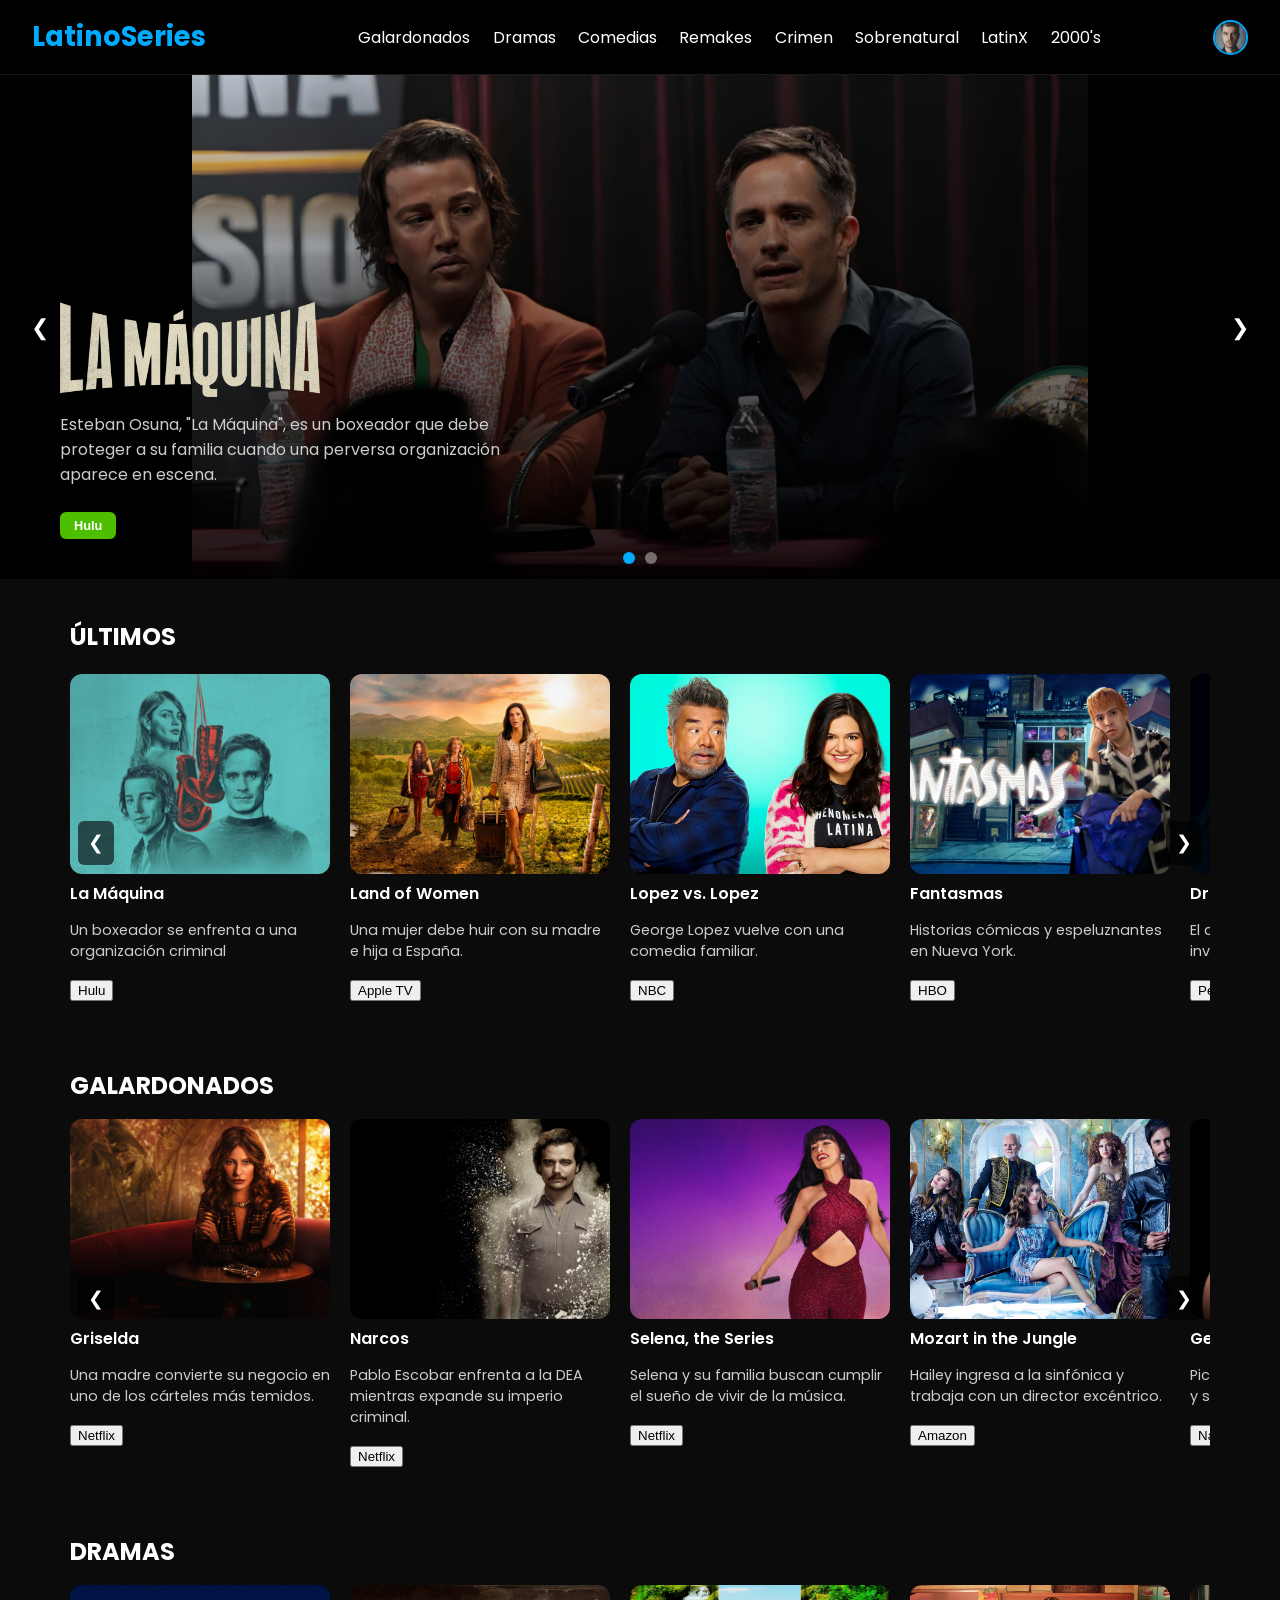
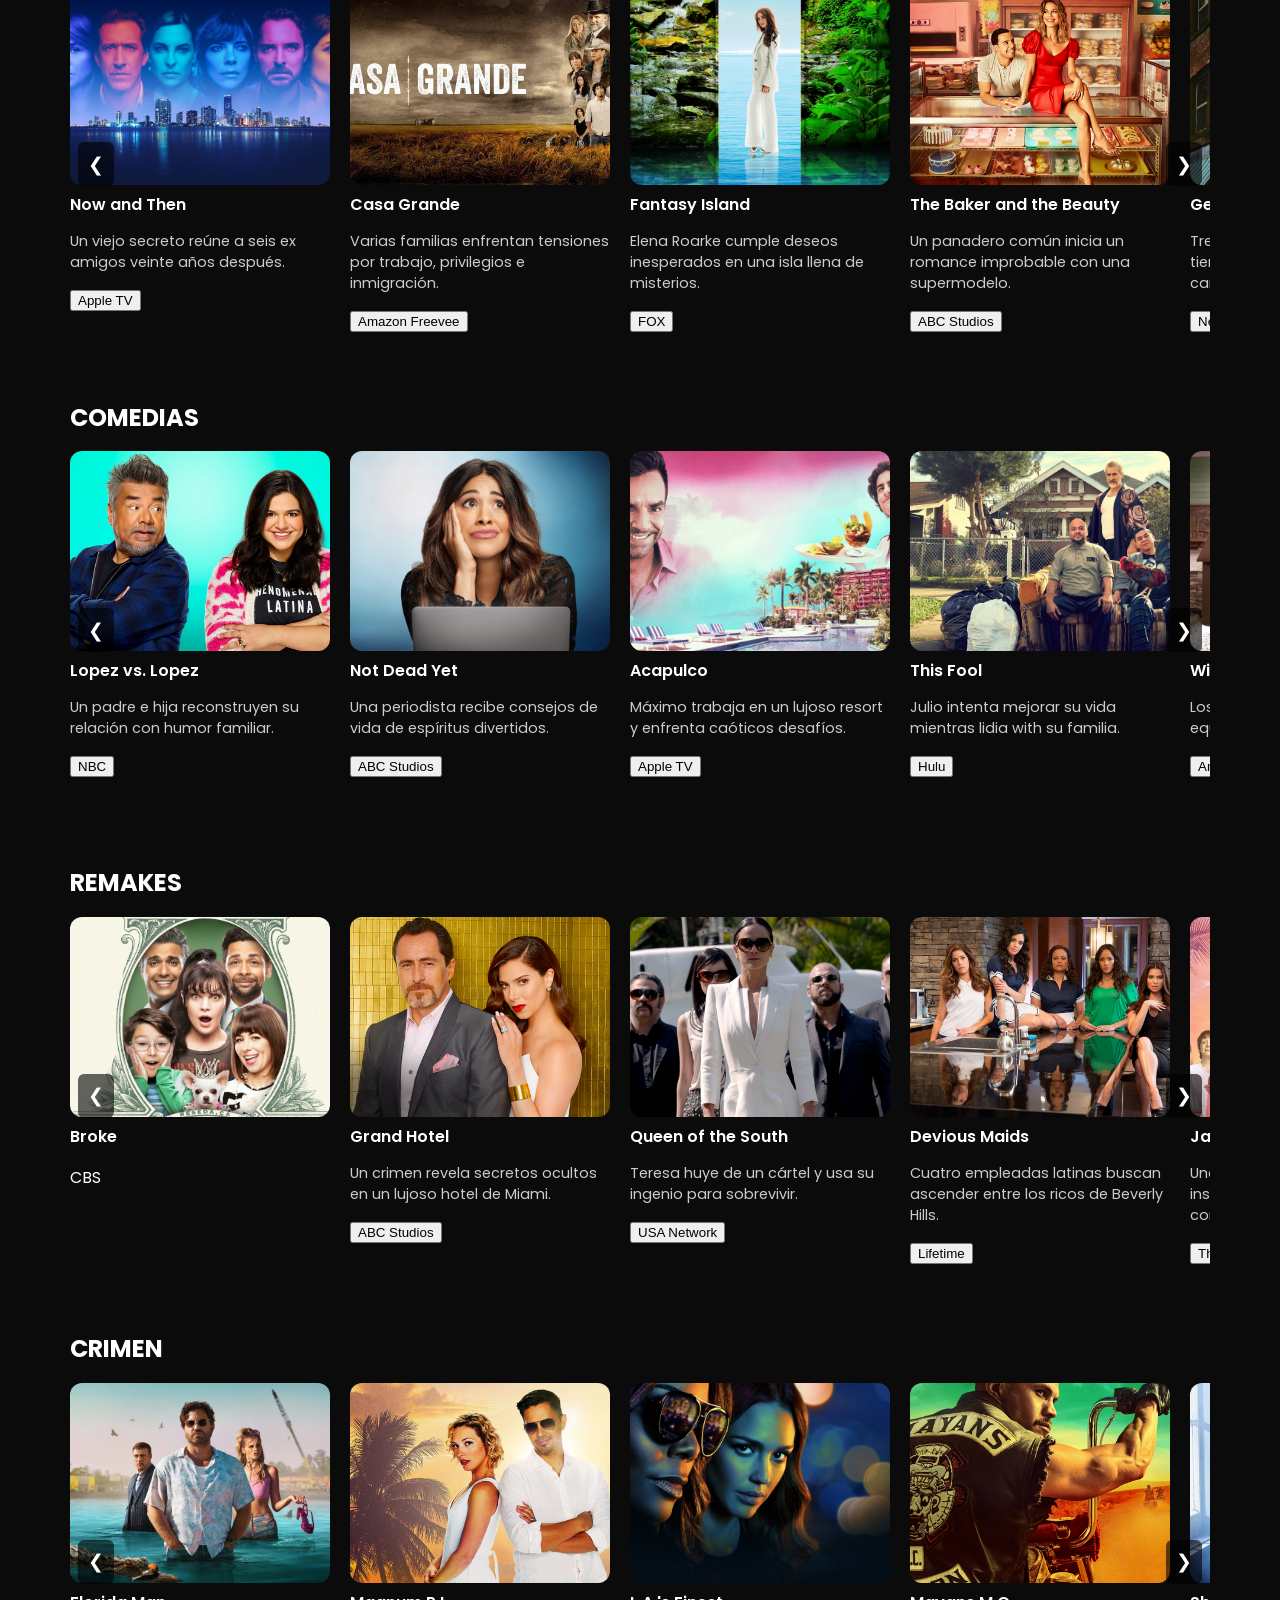
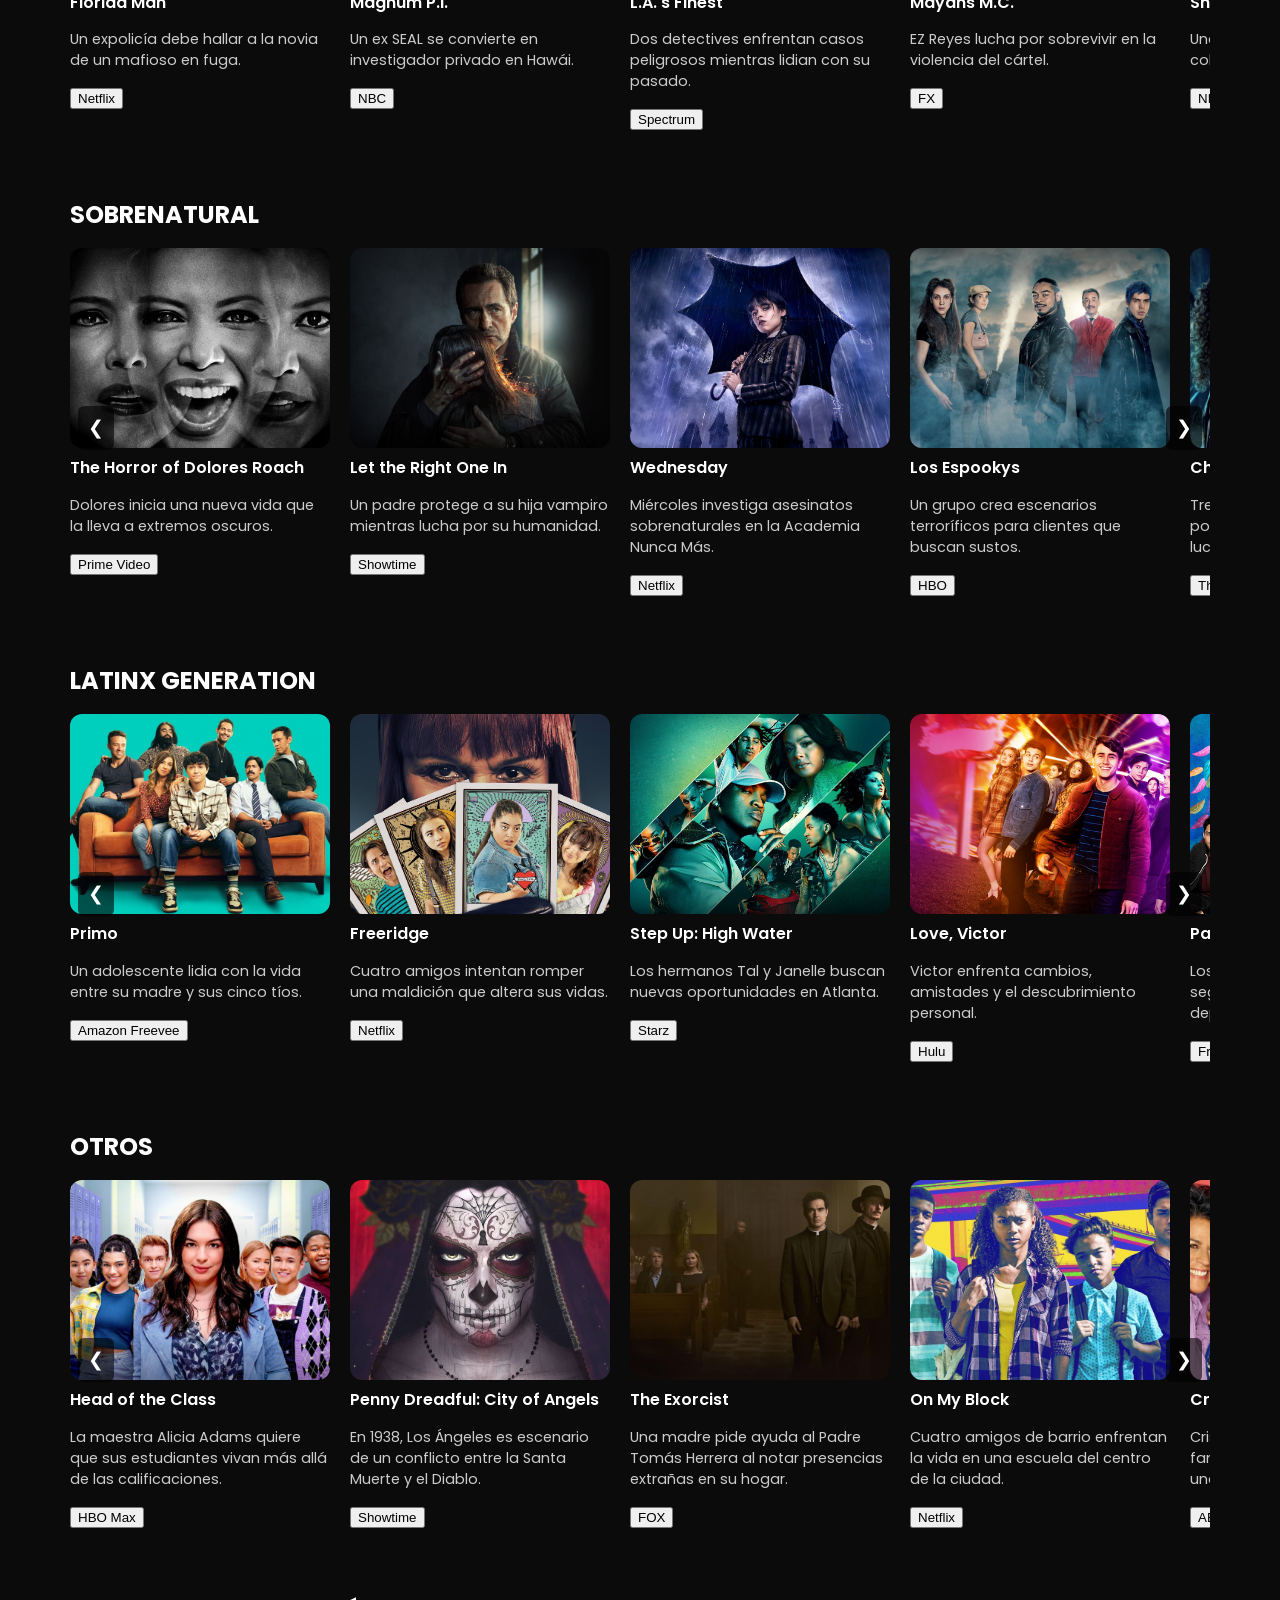
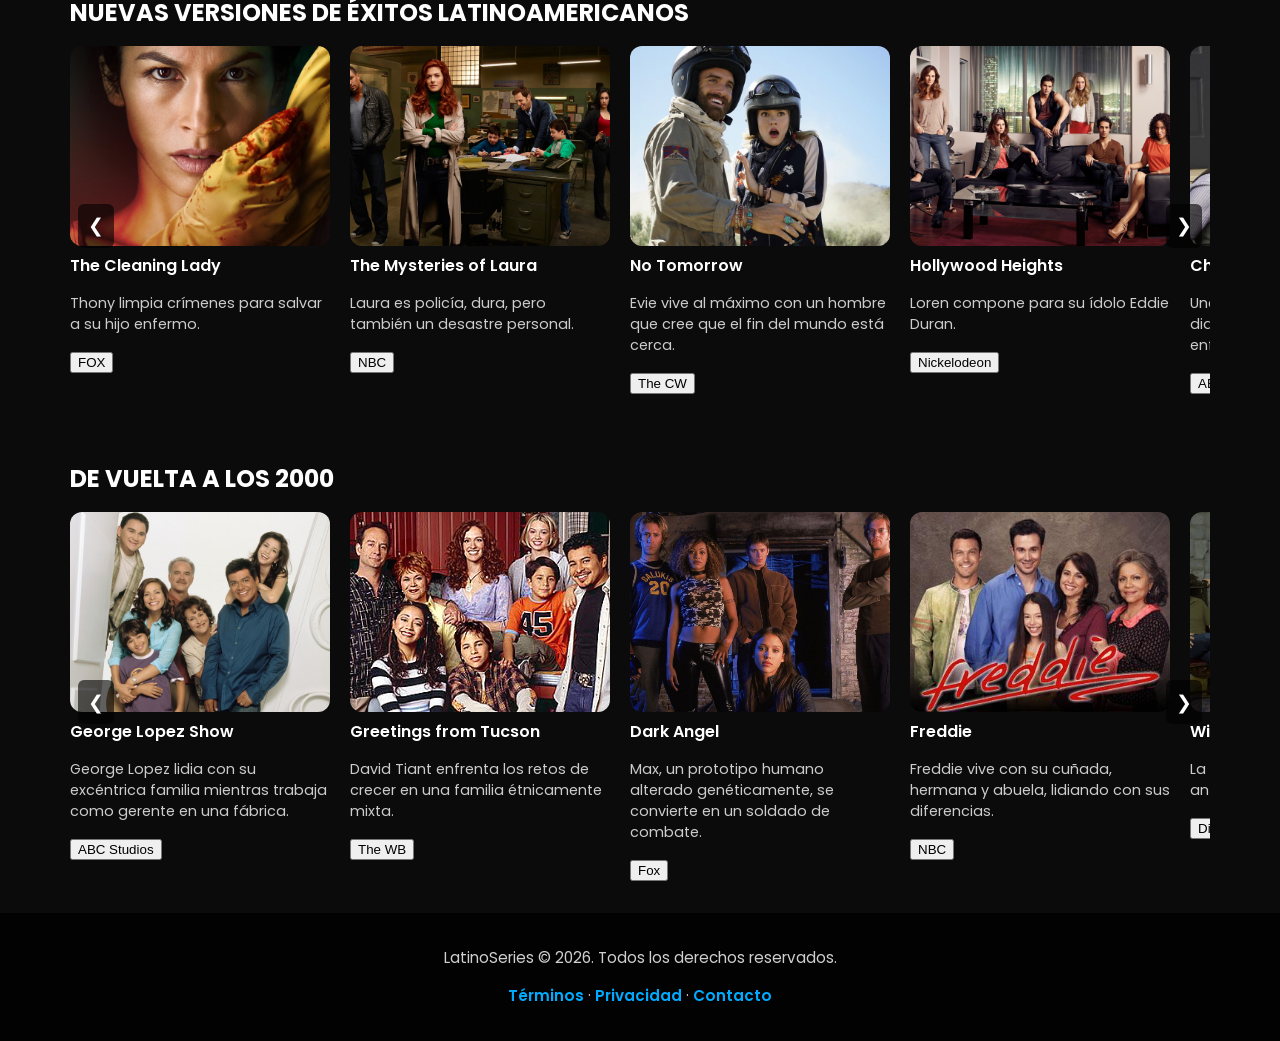
==== commit 351420a7: "Se añaden cambios" ====
--- a/index.html
+++ b/index.html
@@ -5,7 +5,8 @@
   <meta name="viewport" content="width=device-width, initial-scale=1.0" />
   <title>LatinoSeries</title>
 
-  <link rel="stylesheet" href="style.css" />
+  <!-- link CSS: cache-bust with timestamp -->
+  <link rel="stylesheet" href="style.css?v=20251123" />
   <link href="https://fonts.googleapis.com/css2?family=Poppins:wght@300;400;500;600;700&display=swap" rel="stylesheet" />
   <link rel="stylesheet" href="https://cdnjs.cloudflare.com/ajax/libs/font-awesome/6.5.0/css/all.min.css" />
 </head>
@@ -260,7 +261,7 @@
     <div class="movie-list-item">
         <img class="movie-list-item-img" src="img/thisfool.jpg" alt="">
         <span class="movie-list-item-title">This Fool</span>
-        <p class="movie-list-item-desc">Julio intenta mejorar su vida mientras lidia con su familia.</p>
+        <p class="movie-list-item-desc">Julio intenta mejorar su vida mientras lidia with su familia.</p>
         <button class="movie-list-item-button">Hulu</button>
     </div>
 
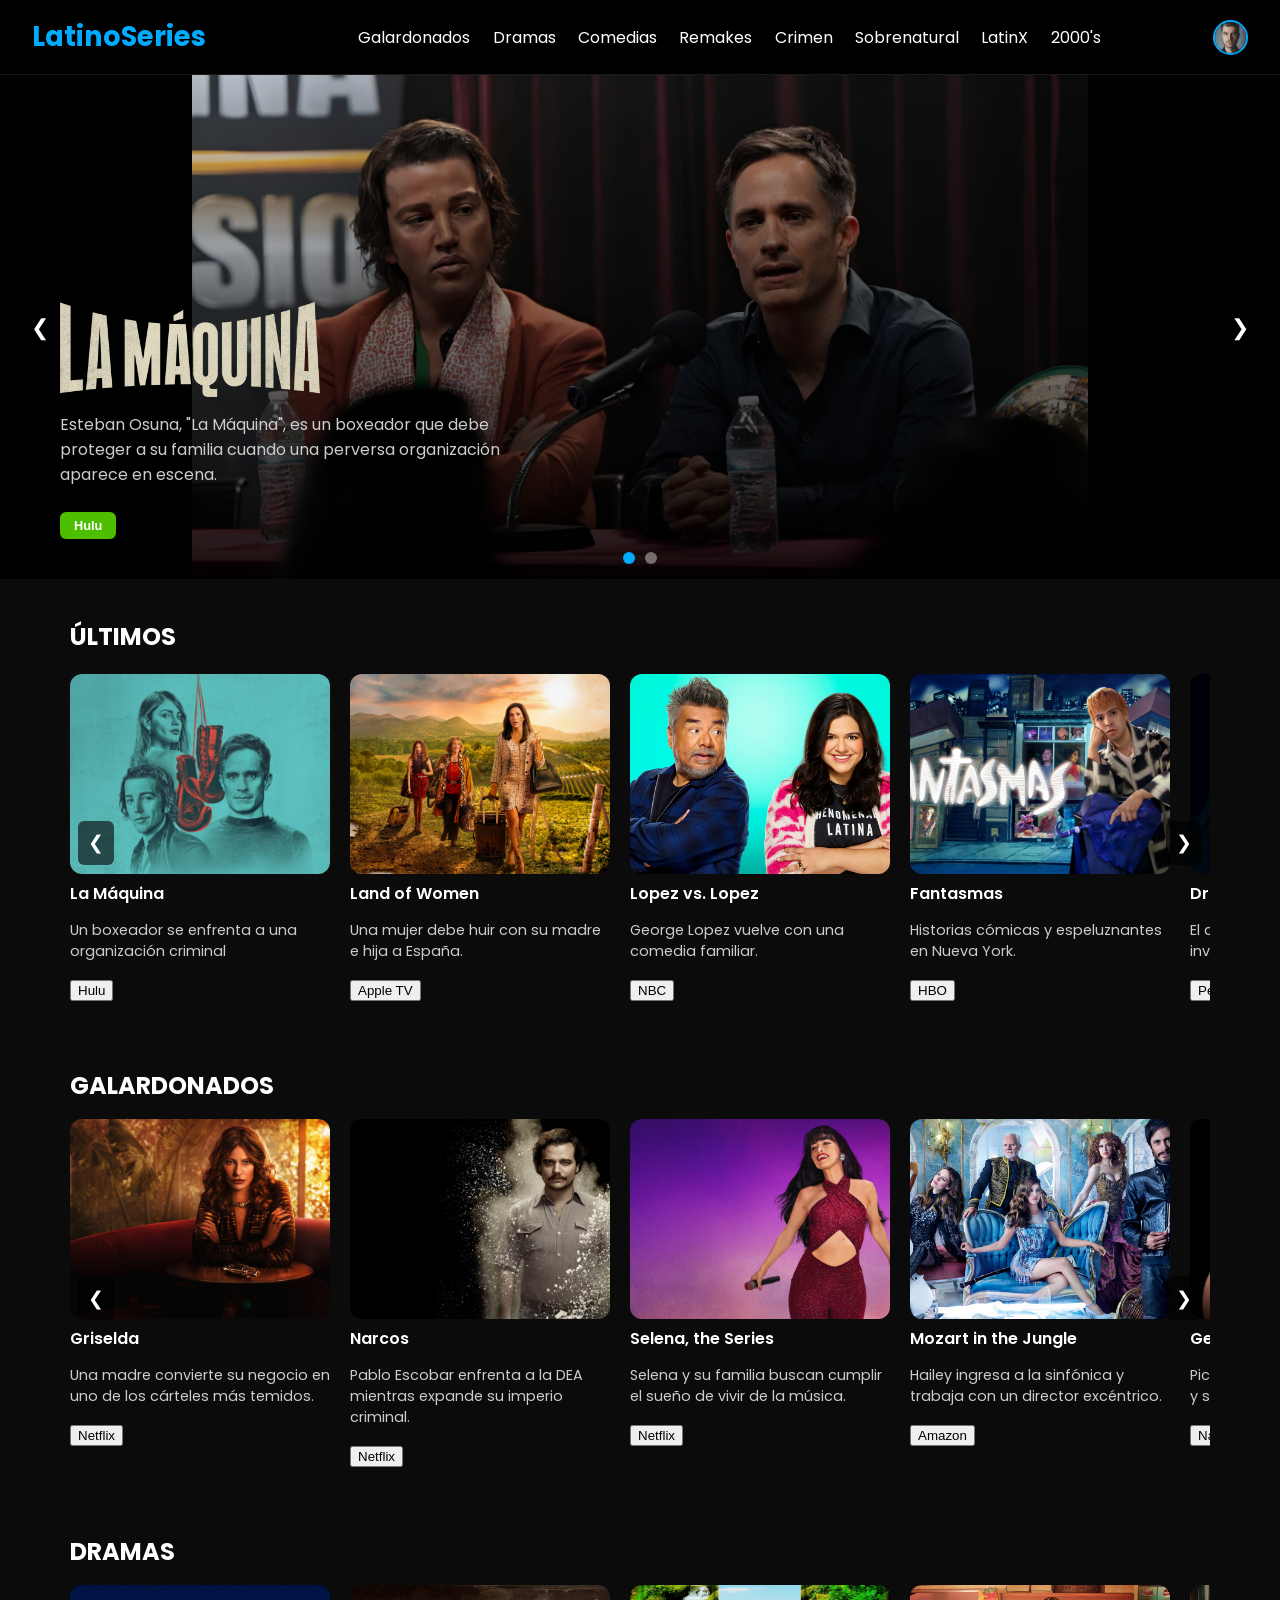
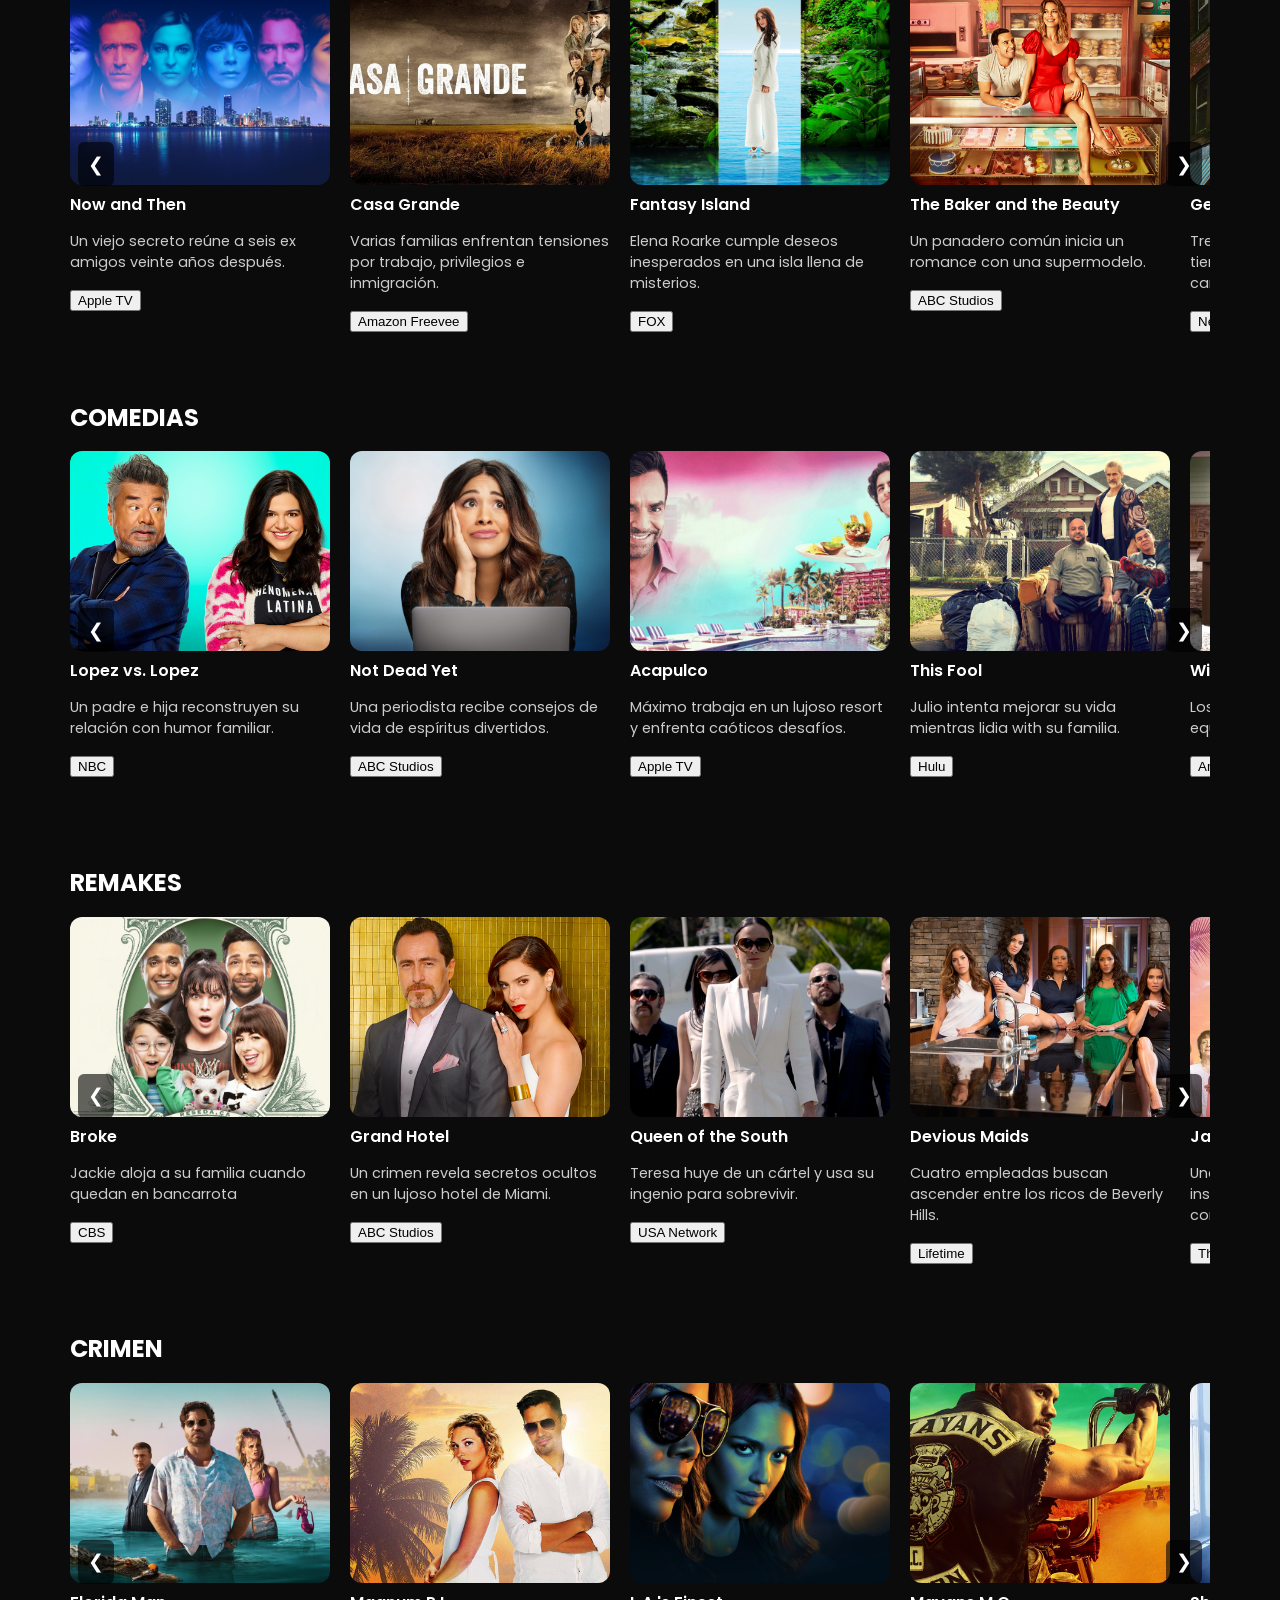
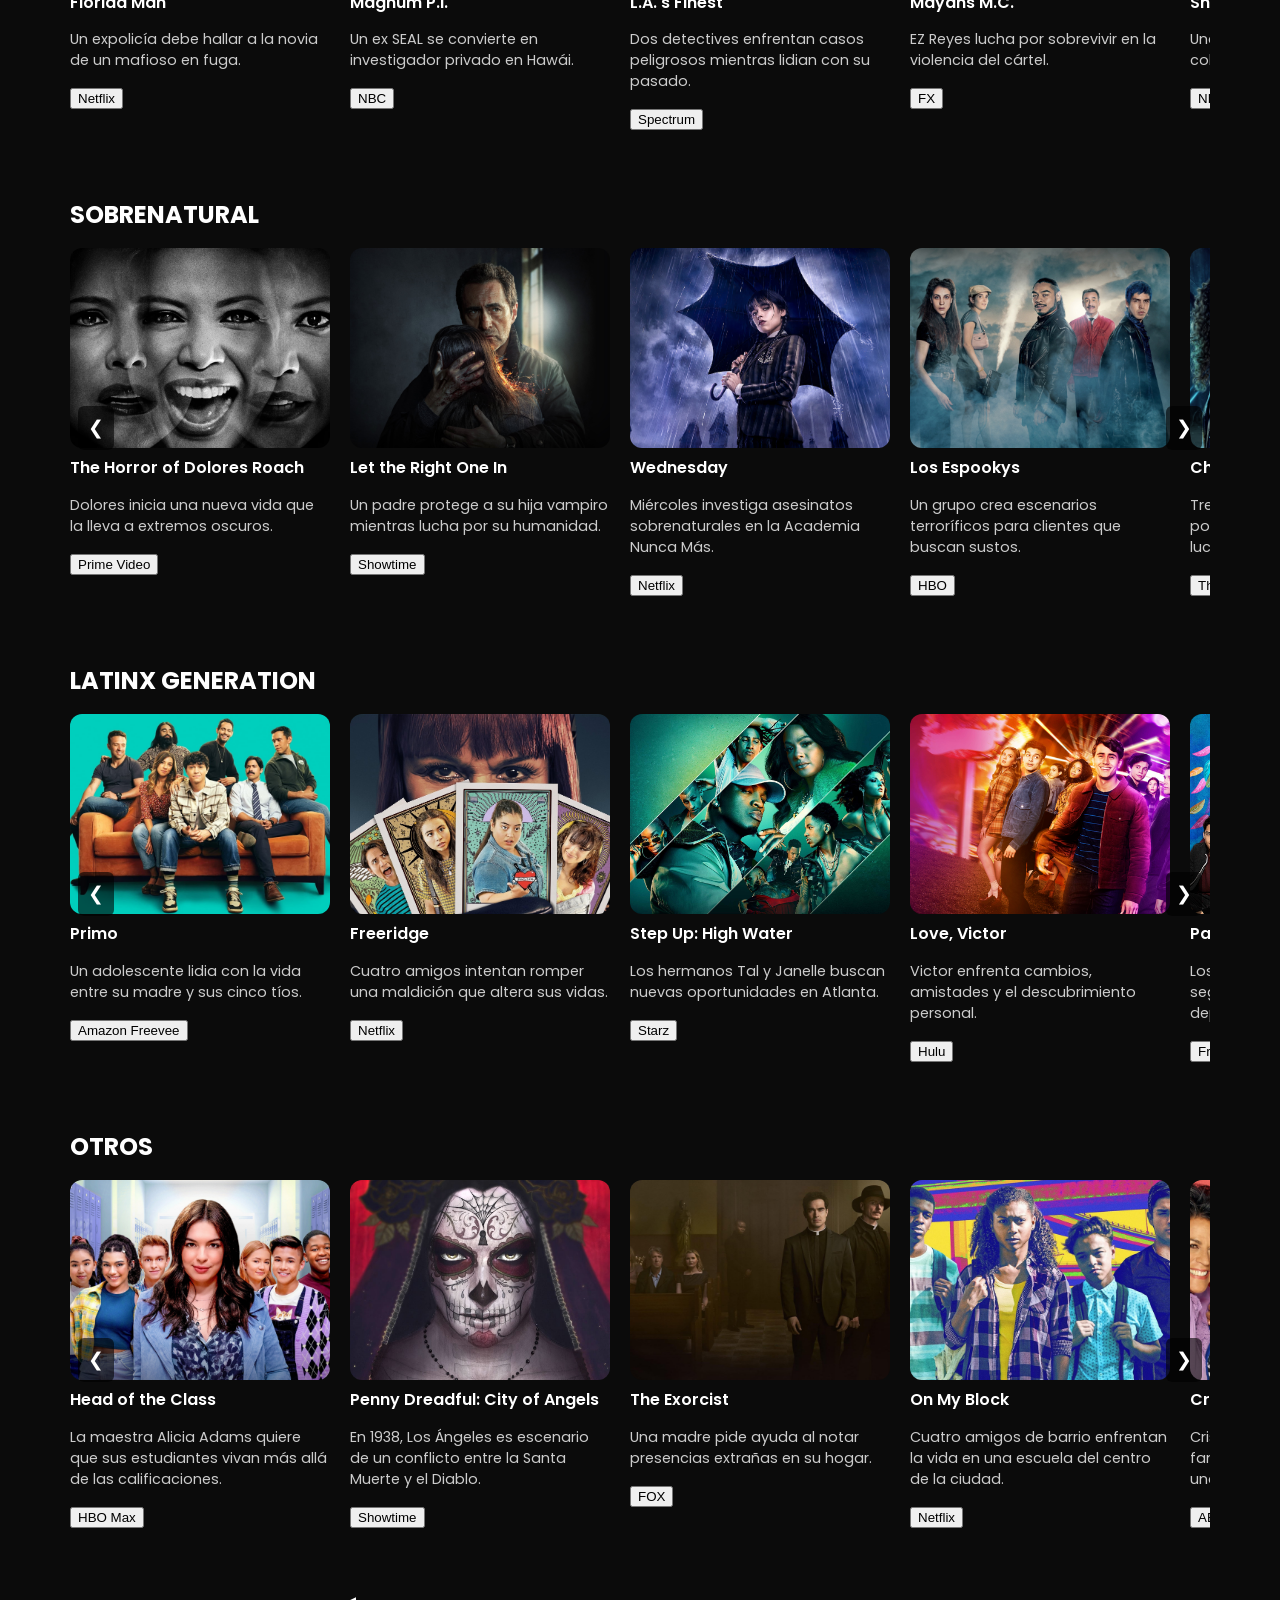
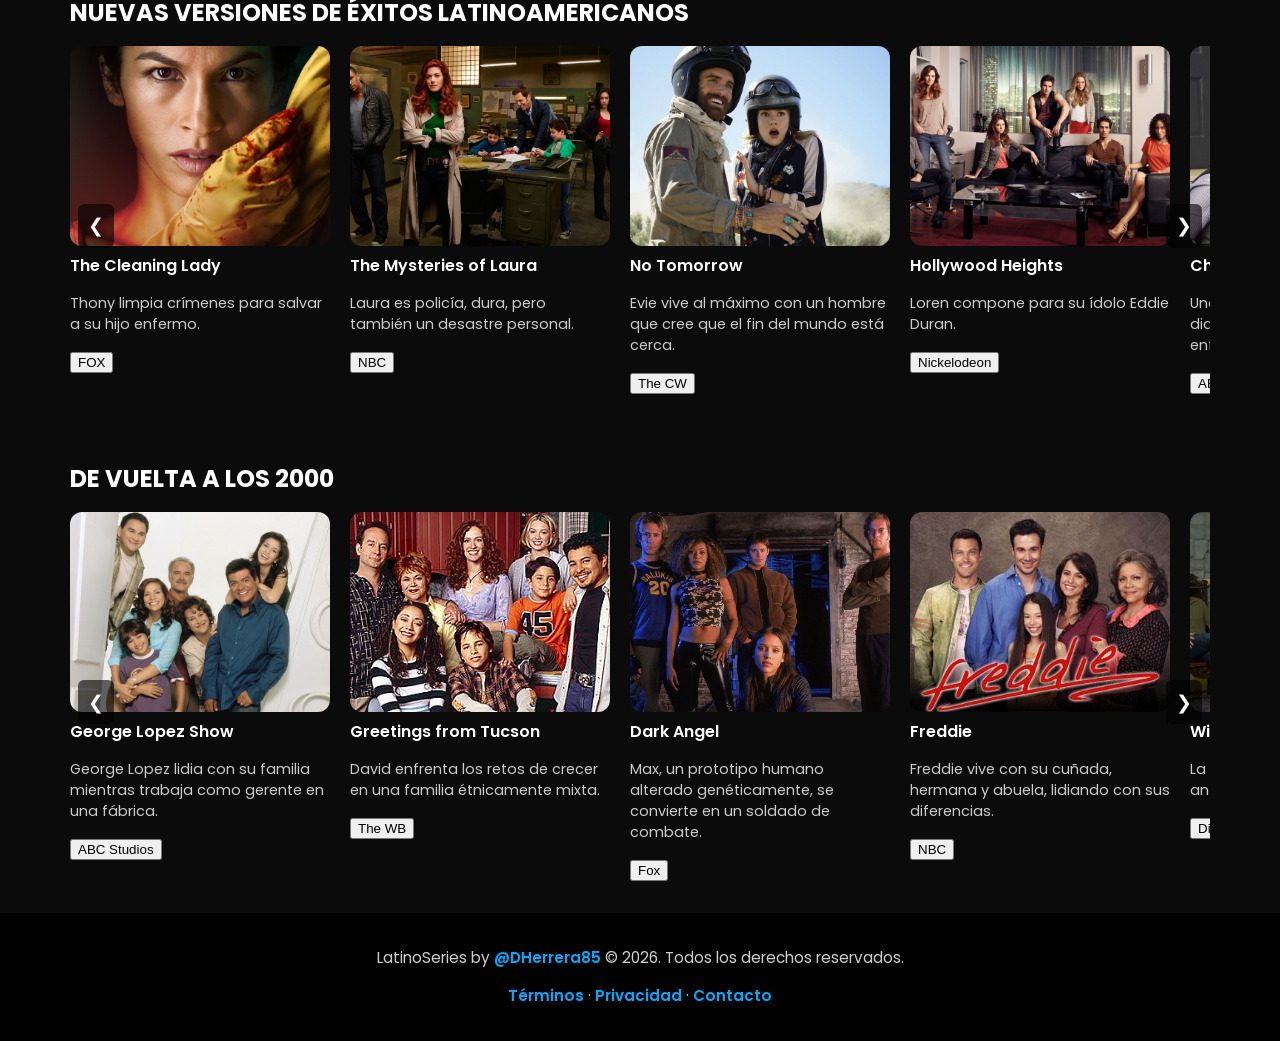
==== commit 41f1bcd4: "Se modifica Footer" ====
--- a/index.html
+++ b/index.html
@@ -199,7 +199,7 @@
     <div class="movie-list-item">
         <img class="movie-list-item-img" src="img/bakerandbeauty.png" alt="">
         <span class="movie-list-item-title">The Baker and the Beauty</span>
-        <p class="movie-list-item-desc">Un panadero común inicia un romance improbable con una supermodelo.</p>
+        <p class="movie-list-item-desc">Un panadero común inicia un romance con una supermodelo.</p>
         <button class="movie-list-item-button">ABC Studios</button>
     </div>
 
@@ -309,7 +309,7 @@
     <div class="movie-list-item">
         <img class="movie-list-item-img" src="img/broke.jpg" alt="">
         <span class="movie-list-item-title">Broke</span>
-        <p class="movie
+        <p class="movie-list-item-desc">Jackie aloja a su familia cuando quedan en bancarrota</p>
         <button class="movie-list-item-button">CBS</button>
     </div>
 
@@ -330,7 +330,7 @@
     <div class="movie-list-item">
         <img class="movie-list-item-img" src="img/deviousmaids.png" alt="">
         <span class="movie-list-item-title">Devious Maids</span>
-        <p class="movie-list-item-desc">Cuatro empleadas latinas buscan ascender entre los ricos de Beverly Hills.</p>
+        <p class="movie-list-item-desc">Cuatro empleadas buscan ascender entre los ricos de Beverly Hills.</p>
         <button class="movie-list-item-button">Lifetime</button>
     </div>
 
@@ -559,7 +559,7 @@
 <div class="movie-list-item">
     <img class="movie-list-item-img" src="img/theexorcist.jpg" alt="">
     <span class="movie-list-item-title">The Exorcist</span>
-    <p class="movie-list-item-desc">Una madre pide ayuda al Padre Tomás Herrera al notar presencias extrañas en su hogar.</p>
+    <p class="movie-list-item-desc">Una madre pide ayuda al notar presencias extrañas en su hogar.</p>
     <button class="movie-list-item-button">FOX</button>
 </div>
 
@@ -660,14 +660,14 @@
 <div class="movie-list-item">
     <img class="movie-list-item-img" src="img/georgelopezshow.jpg" alt="">
     <span class="movie-list-item-title">George Lopez Show</span>
-    <p class="movie-list-item-desc">George Lopez lidia con su excéntrica familia mientras trabaja como gerente en una fábrica.</p>
+    <p class="movie-list-item-desc">George Lopez lidia con su familia mientras trabaja como gerente en una fábrica.</p>
     <button class="movie-list-item-button">ABC Studios</button>
 </div>
 
 <div class="movie-list-item">
     <img class="movie-list-item-img" src="img/greetings from tucson.jpg" alt="">
     <span class="movie-list-item-title">Greetings from Tucson</span>
-    <p class="movie-list-item-desc">David Tiant enfrenta los retos de crecer en una familia étnicamente mixta.</p>
+    <p class="movie-list-item-desc">David enfrenta los retos de crecer en una familia étnicamente mixta.</p>
     <button class="movie-list-item-button">The WB</button>
 </div>
 
@@ -709,7 +709,13 @@
   <!-- Añadir footer aquí -->
   <footer class="site-footer">
     <div class="footer-inner">
-      <p>LatinoSeries © <span id="year"></span>. Todos los derechos reservados.</p>
+      <p>
+        LatinoSeries by
+        <a href="https://github.com/DHerrera85/Latino-Flix" target="_blank" rel="noopener noreferrer">
+          @DHerrera85
+        </a>
+        © <span id="year"></span>. Todos los derechos reservados.
+      </p>
       <p><a href="#">Términos</a> · <a href="#">Privacidad</a> · <a href="#">Contacto</a></p>
     </div>
   </footer>
